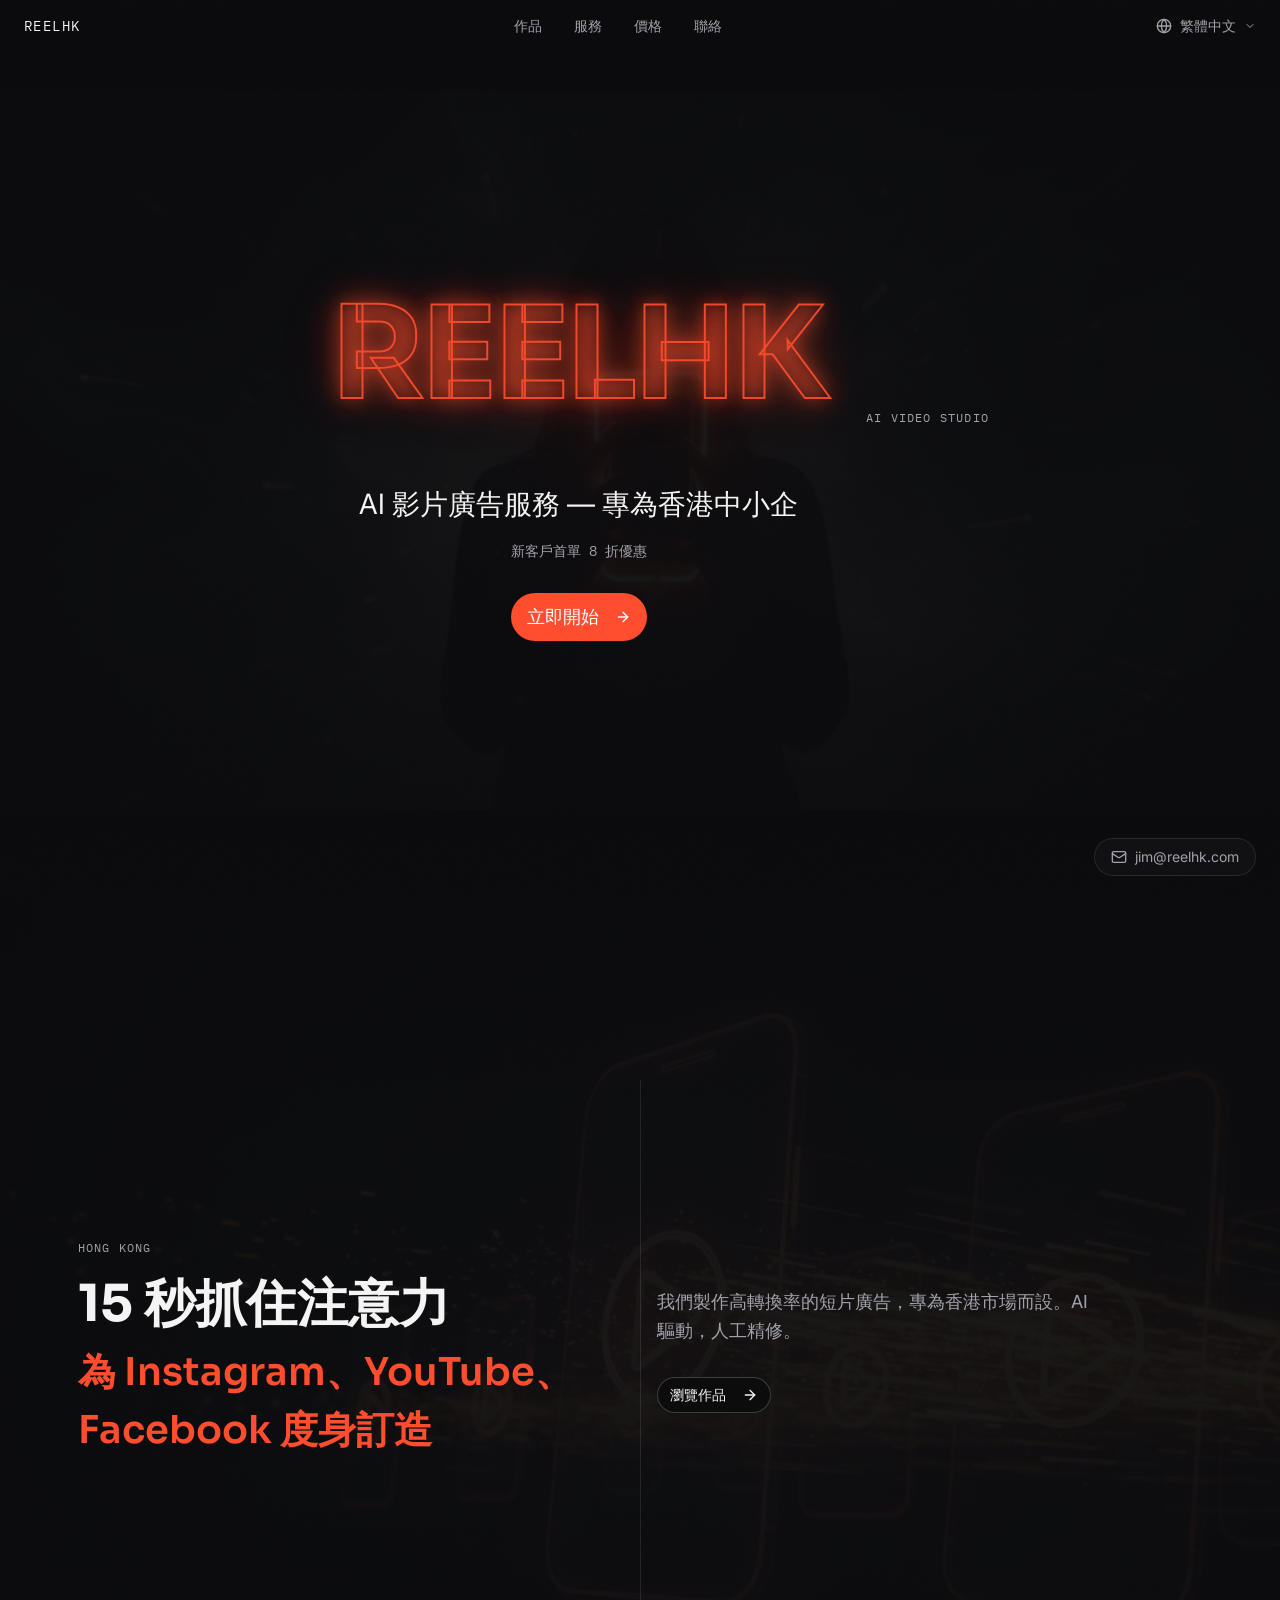
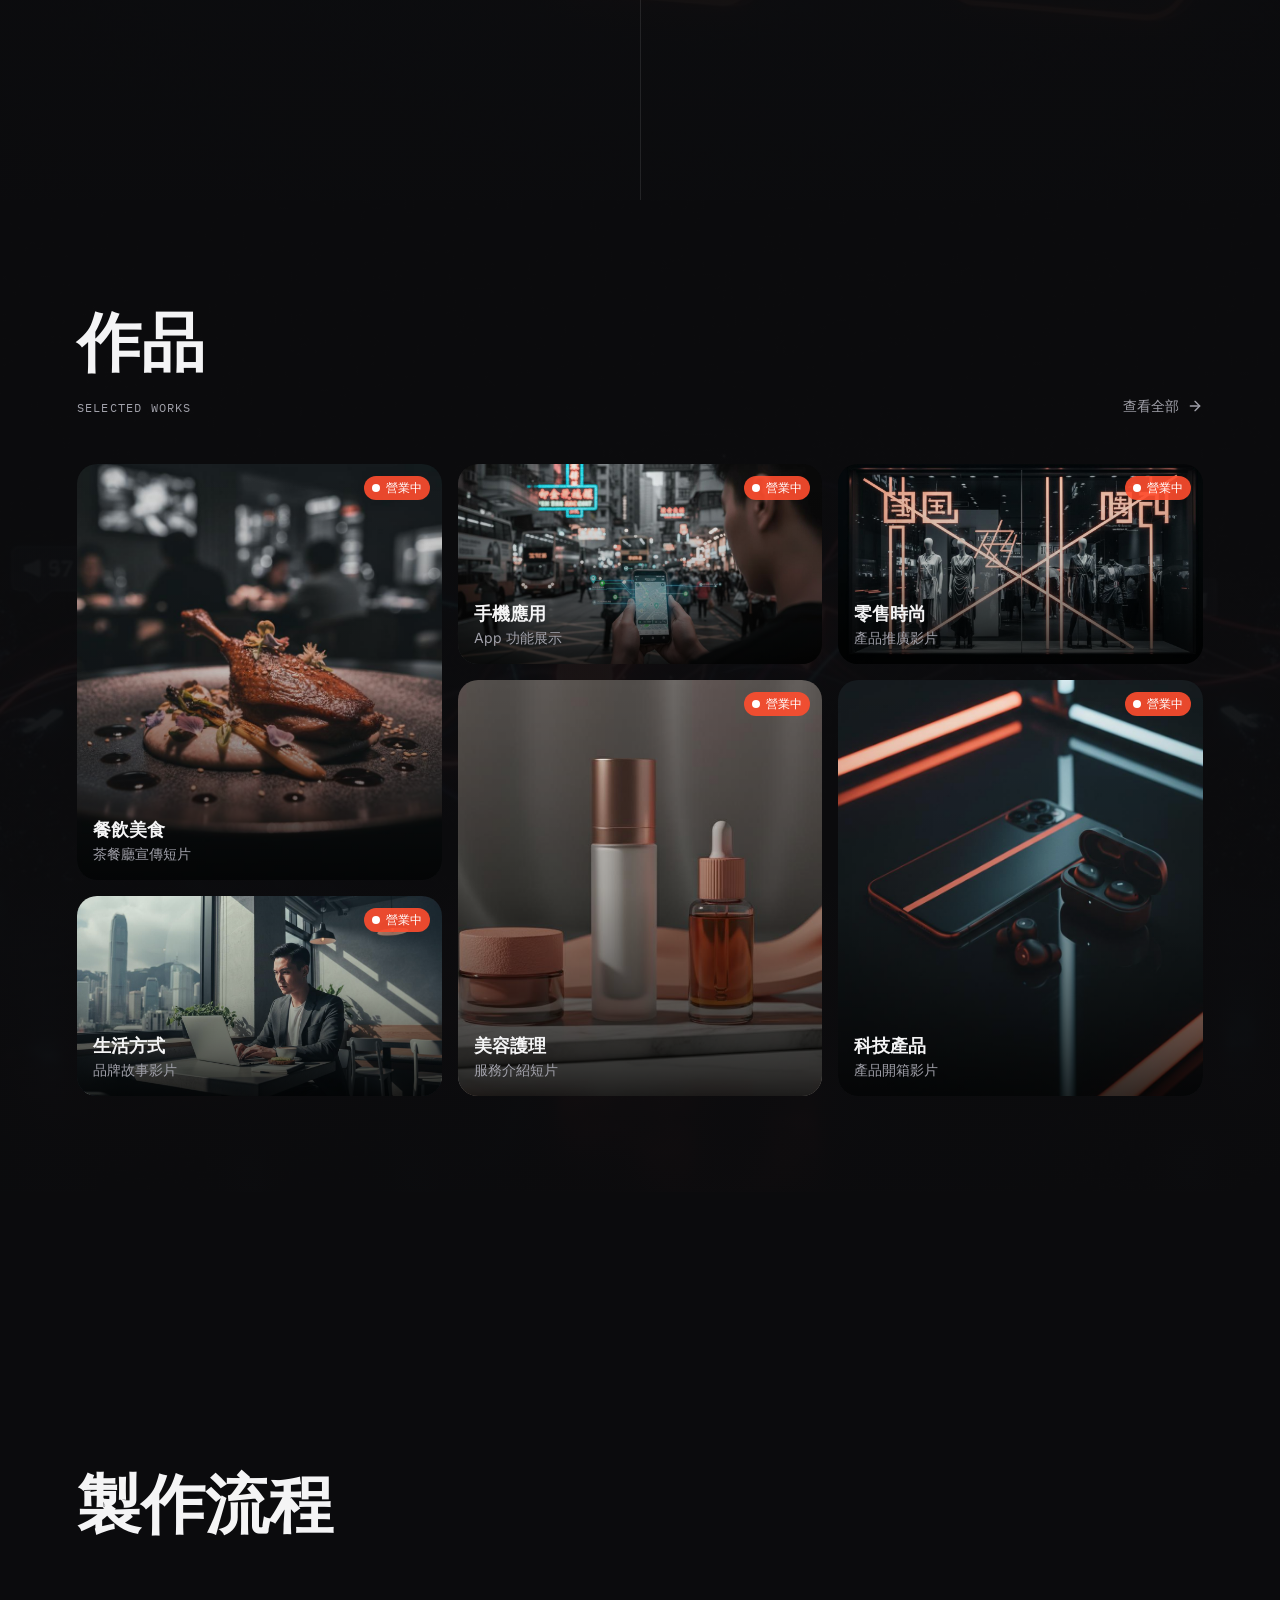
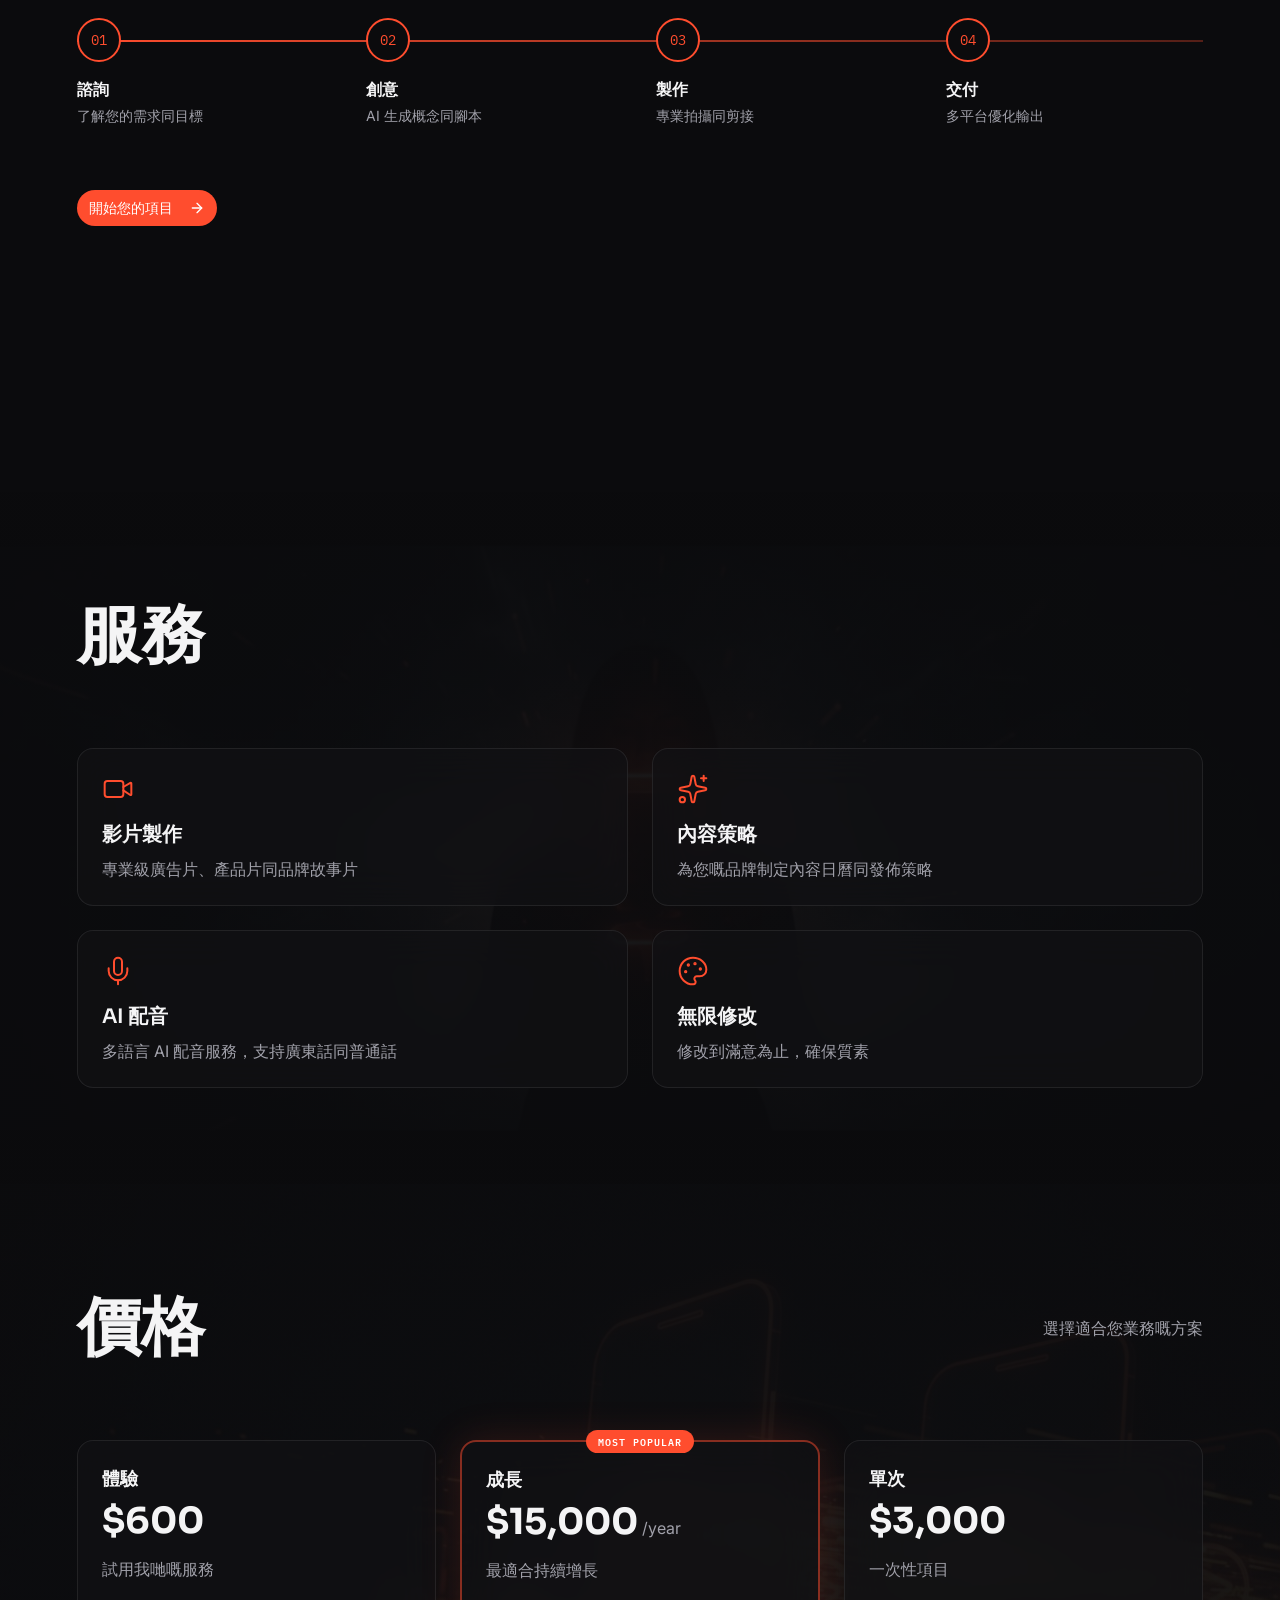
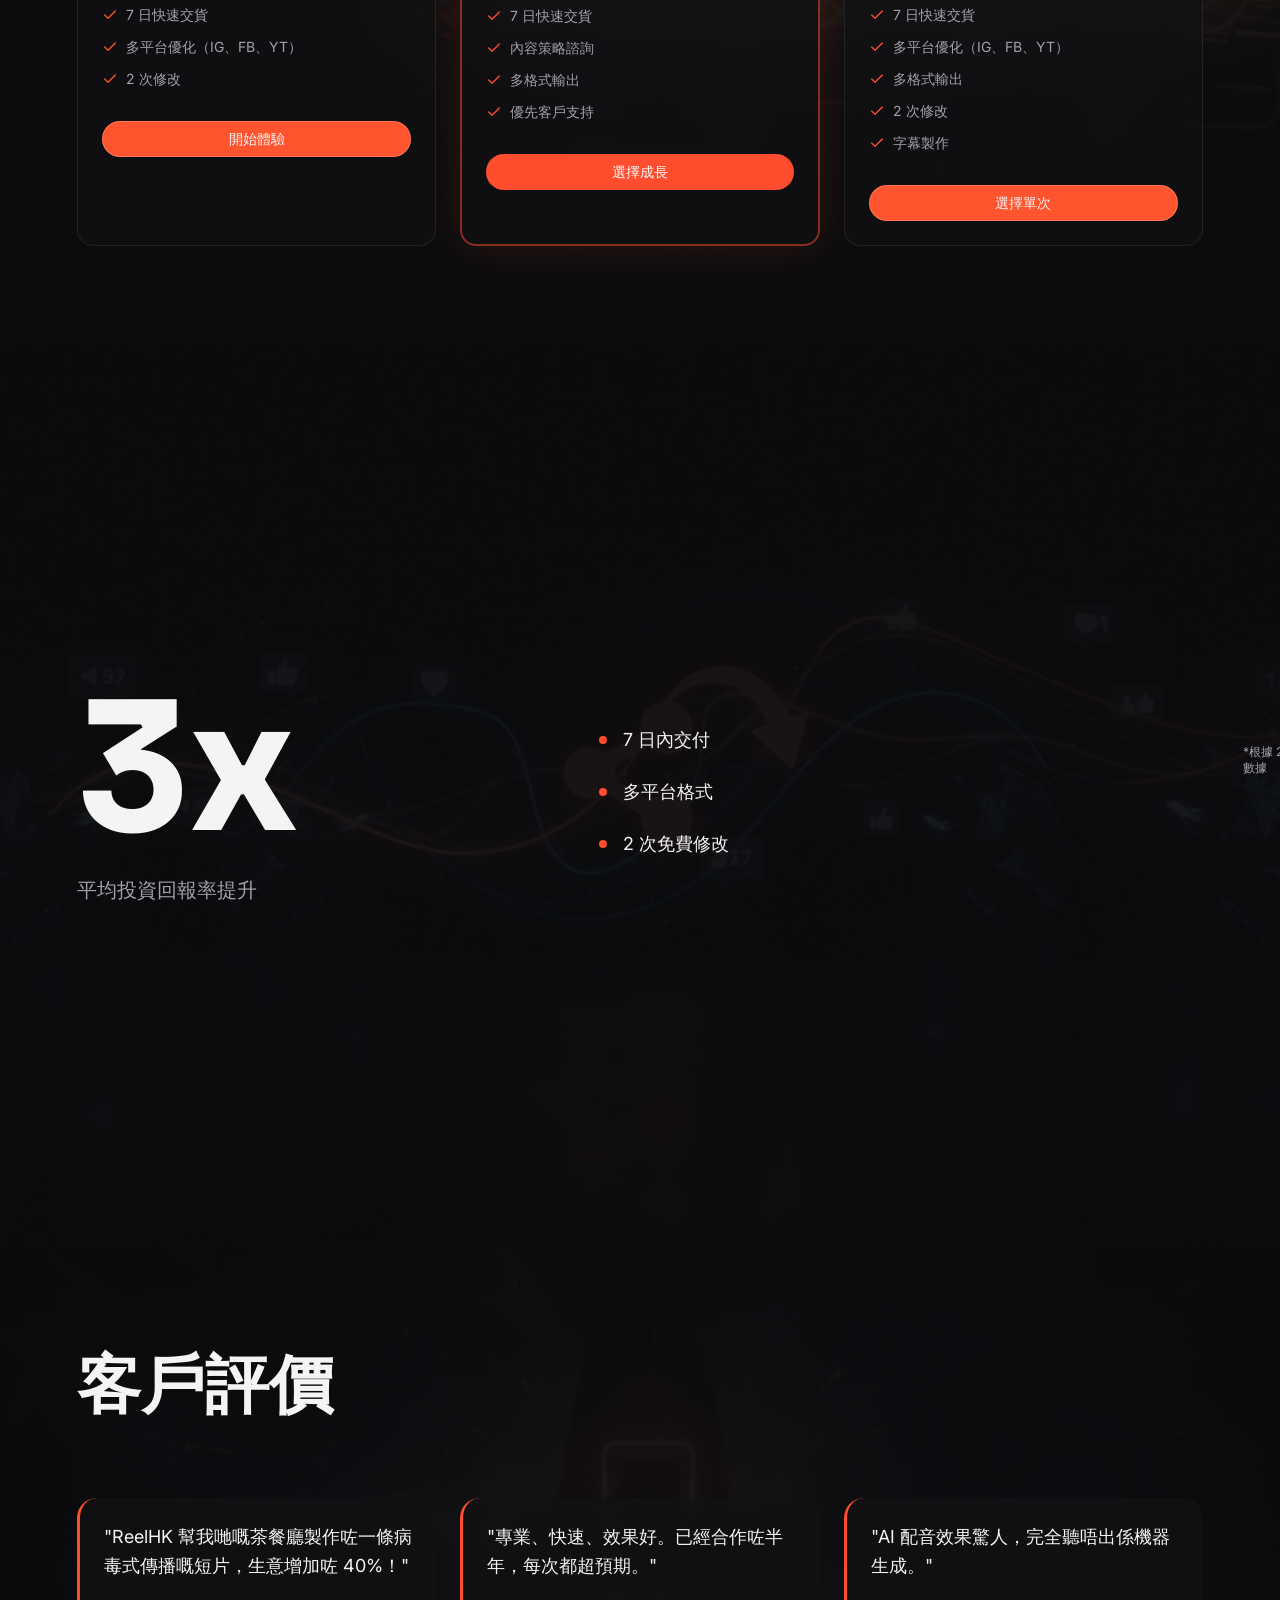
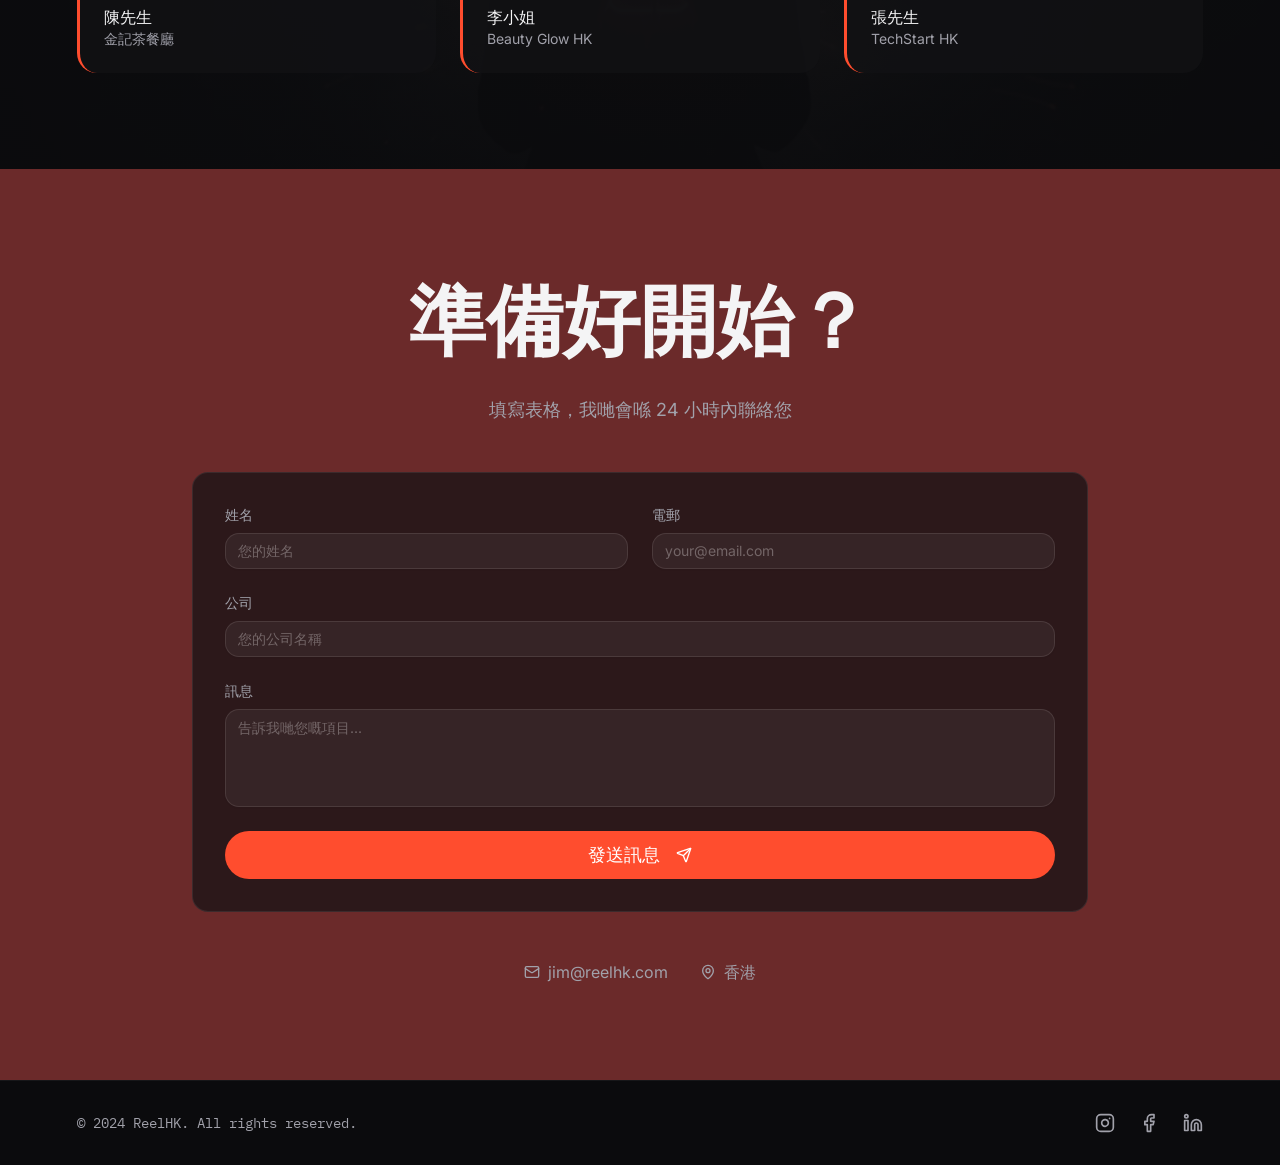
==== index.html @ d3f79750 "Revert "Add AI Production section with 3-language switcher" This reverts commit fca347c50086985a0454" ====
<!doctype html>
<html lang="en">
  <head>
    <meta charset="UTF-8" />
    <meta name="viewport" content="width=device-width, initial-scale=1.0" />
    <title>ReelHK</title>
    <link rel="icon" type="image/png" href="/favicon.png">
    <script type="module" crossorigin src="./assets/index-DE56Pd2R.js"></script>
    <link rel="stylesheet" crossorigin href="./assets/index-DgNIWs2U.css?v=3">
    <style>
      /* Lightbox styles */
      .reelhk-lightbox {
        display: none;
        position: fixed;
        top: 0;
        left: 0;
        width: 100%;
        height: 100%;
        background: rgba(0,0,0,0.95);
        z-index: 9999;
        align-items: center;
        justify-content: center;
        padding: 20px;
      }
      .reelhk-lightbox.active {
        display: flex;
      }
      .reelhk-overlay {
        position: absolute;
        top: 0;
        left: 0;
        width: 100%;
        height: 100%;
        z-index: 1;
      }
      .reelhk-lightbox-close {
        position: fixed;
        top: 20px;
        right: 20px;
        color: #fff;
        font-size: 48px;
        cursor: pointer;
        background: none;
        border: none;
        line-height: 1;
        z-index: 3;
        padding: 10px;
      }
      .reelhk-lightbox-close:hover {
        color: #ccc;
      }
      .reelhk-lightbox video {
        max-width: 90%;
        max-height: 80vh;
        border-radius: 12px;
        z-index: 2;
        position: relative;
      }
    </style>
  </head>
  <body>
    <div id="root"></div>
    
    <!-- Lightbox -->
    <div class="reelhk-lightbox" id="reelhkLightbox">
      <div class="reelhk-overlay" onclick="closeReelhkLightbox()"></div>
      <button class="reelhk-lightbox-close" onclick="closeReelhkLightbox()">&times;</button>
      <video id="reelhkVideo" controls autoplay></video>
    </div>

    <script>
      // Image filename to video mapping
      const imageToVideo = {
        'work-app': 'work_app1.mp4',
        'work-beauty': 'work_skincare.mp4', 
        'work-lifestyle': 'work_lifestyle.mp4',
        'work-retail': 'work_fashion.mp4',
        'work-tech': 'work_tech.mp4',
        'work-fnb': 'work_food.mp4'
      };

      const lightbox = document.getElementById('reelhkLightbox');
      const videoPlayer = document.getElementById('reelhkVideo');

      function openReelhkLightbox(videoSrc) {
        console.log('Opening video:', videoSrc);
        videoPlayer.src = videoSrc;
        lightbox.classList.add('active');
        document.body.style.overflow = 'hidden';
      }

      function closeReelhkLightbox() {
        console.log('Closing lightbox');
        lightbox.classList.remove('active');
        videoPlayer.pause();
        videoPlayer.src = '';
        document.body.style.overflow = '';
      }

      // Close on ESC key
      document.addEventListener('keydown', (e) => {
        if (e.key === 'Escape') closeReelhkLightbox();
      });

      // Find video based on image src or nearby text
      function findVideoForCard(img) {
        const src = img.src || '';
        const alt = img.alt || '';
        
        // Check image filename first
        for (const [key, video] of Object.entries(imageToVideo)) {
          if (src.includes(key) || alt.includes(key)) {
            return video;
          }
        }
        
        // Check parent elements for text clues
        let el = img.parentElement;
        for (let i = 0; i < 5 && el; i++) {
          const text = (el.innerText || el.textContent || '').toLowerCase();
          
          if (text.includes('餐飲') || text.includes('美食') || text.includes('fnb') || text.includes('food')) {
            return 'work_food.mp4';
          }
          if (text.includes('手機') || text.includes('app')) {
            return 'work_app1.mp4';
          }
          if (text.includes('零售') || text.includes('時尚') || text.includes('fashion')) {
            return 'work_fashion.mp4';
          }
          if (text.includes('生活') || text.includes('lifestyle')) {
            return 'work_lifestyle.mp4';
          }
          if (text.includes('美容') || text.includes('護理') || text.includes('beauty') || text.includes('skincare')) {
            return 'work_skincare.mp4';
          }
          if (text.includes('科技') || text.includes('產品') || text.includes('tech')) {
            return 'work_tech.mp4';
          }
          
          el = el.parentElement;
        }
        
        return null;
      }

      // Add click handlers
      function addClickHandlers() {
        const images = document.querySelectorAll('img');
        
        images.forEach(img => {
          if (img.dataset.reelhkHandled) return;
          
          const video = findVideoForCard(img);
          if (!video) return;
          
          // Find clickable container
          let container = img;
          let parent = img.parentElement;
          for (let i = 0; i < 3 && parent; i++) {
            const rect = parent.getBoundingClientRect();
            if (rect.width > 150 && rect.height > 100) {
              container = parent;
              break;
            }
            parent = parent.parentElement;
          }
          
          if (container.dataset.reelhkHandled) return;
          
          container.style.cursor = 'pointer';
          container.addEventListener('click', (e) => {
            if (e.target.tagName === 'A' || e.target.tagName === 'BUTTON') return;
            e.preventDefault();
            e.stopPropagation();
            console.log('Playing:', video);
            openReelhkLightbox(video);
          });
          
          container.dataset.reelhkHandled = 'true';
          img.dataset.reelhkHandled = 'true';
          console.log('Handler added:', video);
        });
      }

      // Initialize
      function init() {
        addClickHandlers();
        setTimeout(addClickHandlers, 1000);
        setTimeout(addClickHandlers, 2500);
      }

      if (document.readyState === 'loading') {
        document.addEventListener('DOMContentLoaded', init);
      } else {
        init();
      }

      // Watch for DOM changes
      new MutationObserver(() => addClickHandlers()).observe(document.body, { 
        childList: true, 
        subtree: true 
      });
    </script>
  </body>
</html>
---- assets/index-DgNIWs2U.css ----
@import"https://fonts.googleapis.com/css2?family=Sora:wght@400;500;600;700;800&family=Inter:wght@400;500;600&family=IBM+Plex+Mono:wght@400;500&display=swap";*,:before,:after{--tw-border-spacing-x: 0;--tw-border-spacing-y: 0;--tw-translate-x: 0;--tw-translate-y: 0;--tw-rotate: 0;--tw-skew-x: 0;--tw-skew-y: 0;--tw-scale-x: 1;--tw-scale-y: 1;--tw-pan-x: ;--tw-pan-y: ;--tw-pinch-zoom: ;--tw-scroll-snap-strictness: proximity;--tw-gradient-from-position: ;--tw-gradient-via-position: ;--tw-gradient-to-position: ;--tw-ordinal: ;--tw-slashed-zero: ;--tw-numeric-figure: ;--tw-numeric-spacing: ;--tw-numeric-fraction: ;--tw-ring-inset: ;--tw-ring-offset-width: 0px;--tw-ring-offset-color: #fff;--tw-ring-color: rgb(59 130 246 / .5);--tw-ring-offset-shadow: 0 0 #0000;--tw-ring-shadow: 0 0 #0000;--tw-shadow: 0 0 #0000;--tw-shadow-colored: 0 0 #0000;--tw-blur: ;--tw-brightness: ;--tw-contrast: ;--tw-grayscale: ;--tw-hue-rotate: ;--tw-invert: ;--tw-saturate: ;--tw-sepia: ;--tw-drop-shadow: ;--tw-backdrop-blur: ;--tw-backdrop-brightness: ;--tw-backdrop-contrast: ;--tw-backdrop-grayscale: ;--tw-backdrop-hue-rotate: ;--tw-backdrop-invert: ;--tw-backdrop-opacity: ;--tw-backdrop-saturate: ;--tw-backdrop-sepia: ;--tw-contain-size: ;--tw-contain-layout: ;--tw-contain-paint: ;--tw-contain-style: }::backdrop{--tw-border-spacing-x: 0;--tw-border-spacing-y: 0;--tw-translate-x: 0;--tw-translate-y: 0;--tw-rotate: 0;--tw-skew-x: 0;--tw-skew-y: 0;--tw-scale-x: 1;--tw-scale-y: 1;--tw-pan-x: ;--tw-pan-y: ;--tw-pinch-zoom: ;--tw-scroll-snap-strictness: proximity;--tw-gradient-from-position: ;--tw-gradient-via-position: ;--tw-gradient-to-position: ;--tw-ordinal: ;--tw-slashed-zero: ;--tw-numeric-figure: ;--tw-numeric-spacing: ;--tw-numeric-fraction: ;--tw-ring-inset: ;--tw-ring-offset-width: 0px;--tw-ring-offset-color: #fff;--tw-ring-color: rgb(59 130 246 / .5);--tw-ring-offset-shadow: 0 0 #0000;--tw-ring-shadow: 0 0 #0000;--tw-shadow: 0 0 #0000;--tw-shadow-colored: 0 0 #0000;--tw-blur: ;--tw-brightness: ;--tw-contrast: ;--tw-grayscale: ;--tw-hue-rotate: ;--tw-invert: ;--tw-saturate: ;--tw-sepia: ;--tw-drop-shadow: ;--tw-backdrop-blur: ;--tw-backdrop-brightness: ;--tw-backdrop-contrast: ;--tw-backdrop-grayscale: ;--tw-backdrop-hue-rotate: ;--tw-backdrop-invert: ;--tw-backdrop-opacity: ;--tw-backdrop-saturate: ;--tw-backdrop-sepia: ;--tw-contain-size: ;--tw-contain-layout: ;--tw-contain-paint: ;--tw-contain-style: }*,:before,:after{box-sizing:border-box;border-width:0;border-style:solid;border-color:#e5e7eb}:before,:after{--tw-content: ""}html,:host{line-height:1.5;-webkit-text-size-adjust:100%;-moz-tab-size:4;-o-tab-size:4;tab-size:4;font-family:ui-sans-serif,system-ui,sans-serif,"Apple Color Emoji","Segoe UI Emoji",Segoe UI Symbol,"Noto Color Emoji";font-feature-settings:normal;font-variation-settings:normal;-webkit-tap-highlight-color:transparent}body{margin:0;line-height:inherit}hr{height:0;color:inherit;border-top-width:1px}abbr:where([title]){-webkit-text-decoration:underline dotted;text-decoration:underline dotted}h1,h2,h3,h4,h5,h6{font-size:inherit;font-weight:inherit}a{color:inherit;text-decoration:inherit}b,strong{font-weight:bolder}code,kbd,samp,pre{font-family:ui-monospace,SFMono-Regular,Menlo,Monaco,Consolas,Liberation Mono,Courier New,monospace;font-feature-settings:normal;font-variation-settings:normal;font-size:1em}small{font-size:80%}sub,sup{font-size:75%;line-height:0;position:relative;vertical-align:baseline}sub{bottom:-.25em}sup{top:-.5em}table{text-indent:0;border-color:inherit;border-collapse:collapse}button,input,optgroup,select,textarea{font-family:inherit;font-feature-settings:inherit;font-variation-settings:inherit;font-size:100%;font-weight:inherit;line-height:inherit;letter-spacing:inherit;color:inherit;margin:0;padding:0}button,select{text-transform:none}button,input:where([type=button]),input:where([type=reset]),input:where([type=submit]){-webkit-appearance:button;background-color:transparent;background-image:none}:-moz-focusring{outline:auto}:-moz-ui-invalid{box-shadow:none}progress{vertical-align:baseline}::-webkit-inner-spin-button,::-webkit-outer-spin-button{height:auto}[type=search]{-webkit-appearance:textfield;outline-offset:-2px}::-webkit-search-decoration{-webkit-appearance:none}::-webkit-file-upload-button{-webkit-appearance:button;font:inherit}summary{display:list-item}blockquote,dl,dd,h1,h2,h3,h4,h5,h6,hr,figure,p,pre{margin:0}fieldset{margin:0;padding:0}legend{padding:0}ol,ul,menu{list-style:none;margin:0;padding:0}dialog{padding:0}textarea{resize:vertical}input::-moz-placeholder,textarea::-moz-placeholder{opacity:1;color:#9ca3af}input::placeholder,textarea::placeholder{opacity:1;color:#9ca3af}button,[role=button]{cursor:pointer}:disabled{cursor:default}img,svg,video,canvas,audio,iframe,embed,object{display:block;vertical-align:middle}img,video{max-width:100%;height:auto}[hidden]:where(:not([hidden=until-found])){display:none}:root{--background: 0 0% 4.7%;--foreground: 240 5% 96%;--card: 240 4% 7%;--card-foreground: 240 5% 96%;--popover: 240 4% 7%;--popover-foreground: 240 5% 96%;--primary: 11 100% 59%;--primary-foreground: 0 0% 100%;--secondary: 240 4% 12%;--secondary-foreground: 240 5% 96%;--muted: 240 4% 16%;--muted-foreground: 240 4% 64%;--accent: 11 100% 59%;--accent-foreground: 0 0% 100%;--destructive: 0 84% 60%;--destructive-foreground: 0 0% 98%;--border: 240 4% 18%;--input: 240 4% 18%;--ring: 11 100% 59%;--radius: 1rem}*{border-color:hsl(var(--border))}html{scroll-behavior:smooth}body{background-color:hsl(var(--background));color:hsl(var(--foreground));-webkit-font-smoothing:antialiased;-moz-osx-font-smoothing:grayscale;font-family:Inter,sans-serif;overflow-x:hidden}.sr-only{position:absolute;width:1px;height:1px;padding:0;margin:-1px;overflow:hidden;clip:rect(0,0,0,0);white-space:nowrap;border-width:0}.pointer-events-none{pointer-events:none}.visible{visibility:visible}.invisible{visibility:hidden}.fixed{position:fixed}.absolute{position:absolute}.relative{position:relative}.inset-0{inset:0}.inset-x-0{left:0;right:0}.inset-y-0{top:0;bottom:0}.-bottom-12{bottom:-3rem}.-left-12{left:-3rem}.-right-12{right:-3rem}.-top-12{top:-3rem}.bottom-0{bottom:0}.bottom-6{bottom:1.5rem}.bottom-8{bottom:2rem}.left-0{left:0}.left-1\/2{left:50%}.left-2{left:.5rem}.left-6{left:1.5rem}.left-\[50\%\]{left:50%}.left-\[6vw\]{left:6vw}.right-0{right:0}.right-1{right:.25rem}.right-2{right:.5rem}.right-3{right:.75rem}.right-4{right:1rem}.right-6{right:1.5rem}.top-0{top:0}.top-1\.5{top:.375rem}.top-1\/2{top:50%}.top-3{top:.75rem}.top-3\.5{top:.875rem}.top-4{top:1rem}.top-\[10vh\]{top:10vh}.top-\[1px\]{top:1px}.top-\[22px\]{top:22px}.top-\[50\%\]{top:50%}.top-\[60\%\]{top:60%}.top-full{top:100%}.isolate{isolation:isolate}.z-10{z-index:10}.z-20{z-index:20}.z-30{z-index:30}.z-40{z-index:40}.z-50{z-index:50}.z-\[100\]{z-index:100}.z-\[1\]{z-index:1}.order-first{order:-9999}.order-last{order:9999}.col-start-2{grid-column-start:2}.row-span-2{grid-row:span 2 / span 2}.row-start-1{grid-row-start:1}.\!m-0{margin:0!important}.-mx-1{margin-left:-.25rem;margin-right:-.25rem}.-my-2{margin-top:-.5rem;margin-bottom:-.5rem}.mx-2{margin-left:.5rem;margin-right:.5rem}.mx-3\.5{margin-left:.875rem;margin-right:.875rem}.mx-4{margin-left:1rem;margin-right:1rem}.mx-auto{margin-left:auto;margin-right:auto}.my-0{margin-top:0;margin-bottom:0}.my-0\.5{margin-top:.125rem;margin-bottom:.125rem}.my-1{margin-top:.25rem;margin-bottom:.25rem}.-ml-4{margin-left:-1rem}.-mt-4{margin-top:-1rem}.mb-1{margin-bottom:.25rem}.mb-12{margin-bottom:3rem}.mb-16{margin-bottom:4rem}.mb-2{margin-bottom:.5rem}.mb-3{margin-bottom:.75rem}.mb-4{margin-bottom:1rem}.mb-6{margin-bottom:1.5rem}.mb-8{margin-bottom:2rem}.ml-1{margin-left:.25rem}.ml-2{margin-left:.5rem}.ml-4{margin-left:1rem}.ml-auto{margin-left:auto}.mr-2{margin-right:.5rem}.mt-1\.5{margin-top:.375rem}.mt-12{margin-top:3rem}.mt-16{margin-top:4rem}.mt-2{margin-top:.5rem}.mt-4{margin-top:1rem}.mt-auto{margin-top:auto}.line-clamp-1{overflow:hidden;display:-webkit-box;-webkit-box-orient:vertical;-webkit-line-clamp:1}.line-clamp-2{overflow:hidden;display:-webkit-box;-webkit-box-orient:vertical;-webkit-line-clamp:2}.block{display:block}.flex{display:flex}.inline-flex{display:inline-flex}.table{display:table}.table-caption{display:table-caption}.table-cell{display:table-cell}.table-row{display:table-row}.grid{display:grid}.hidden{display:none}.aspect-square{aspect-ratio:1 / 1}.aspect-video{aspect-ratio:16 / 9}.size-10{width:2.5rem;height:2.5rem}.size-2{width:.5rem;height:.5rem}.size-2\.5{width:.625rem;height:.625rem}.size-3{width:.75rem;height:.75rem}.size-3\.5{width:.875rem;height:.875rem}.size-4{width:1rem;height:1rem}.size-6{width:1.5rem;height:1.5rem}.size-7{width:1.75rem;height:1.75rem}.size-8{width:2rem;height:2rem}.size-9{width:2.25rem;height:2.25rem}.size-auto{width:auto;height:auto}.size-full{width:100%;height:100%}.h-1\.5{height:.375rem}.h-10{height:2.5rem}.h-11{height:2.75rem}.h-12{height:3rem}.h-16{height:4rem}.h-2{height:.5rem}.h-2\.5{height:.625rem}.h-3{height:.75rem}.h-4{height:1rem}.h-5{height:1.25rem}.h-6{height:1.5rem}.h-7{height:1.75rem}.h-8{height:2rem}.h-9{height:2.25rem}.h-\[1\.15rem\]{height:1.15rem}.h-\[80vh\]{height:80vh}.h-\[calc\(100\%-1px\)\]{height:calc(100% - 1px)}.h-\[var\(--radix-navigation-menu-viewport-height\)\]{height:var(--radix-navigation-menu-viewport-height)}.h-\[var\(--radix-select-trigger-height\)\]{height:var(--radix-select-trigger-height)}.h-auto{height:auto}.h-full{height:100%}.h-px{height:1px}.h-svh{height:100svh}.max-h-\[300px\]{max-height:300px}.min-h-0{min-height:0px}.min-h-16{min-height:4rem}.min-h-4{min-height:1rem}.min-h-\[400px\]{min-height:400px}.min-h-screen{min-height:100vh}.min-h-svh{min-height:100svh}.w-0{width:0px}.w-1{width:.25rem}.w-11{width:2.75rem}.w-16{width:4rem}.w-2{width:.5rem}.w-2\.5{width:.625rem}.w-3{width:.75rem}.w-3\/4{width:75%}.w-4{width:1rem}.w-5{width:1.25rem}.w-64{width:16rem}.w-7{width:1.75rem}.w-72{width:18rem}.w-8{width:2rem}.w-9{width:2.25rem}.w-\[100px\]{width:100px}.w-auto{width:auto}.w-fit{width:-moz-fit-content;width:fit-content}.w-full{width:100%}.w-max{width:-moz-max-content;width:max-content}.w-px{width:1px}.min-w-0{min-width:0px}.min-w-10{min-width:2.5rem}.min-w-5{min-width:1.25rem}.min-w-8{min-width:2rem}.min-w-9{min-width:2.25rem}.min-w-\[12rem\]{min-width:12rem}.min-w-\[140px\]{min-width:140px}.min-w-\[8rem\]{min-width:8rem}.min-w-\[var\(--radix-select-trigger-width\)\]{min-width:var(--radix-select-trigger-width)}.max-w-4xl{max-width:56rem}.max-w-\[calc\(100\%-2rem\)\]{max-width:calc(100% - 2rem)}.max-w-max{max-width:-moz-max-content;max-width:max-content}.max-w-md{max-width:28rem}.max-w-sm{max-width:24rem}.flex-1{flex:1 1 0%}.flex-shrink-0,.shrink-0{flex-shrink:0}.grow{flex-grow:1}.grow-0{flex-grow:0}.basis-full{flex-basis:100%}.caption-bottom{caption-side:bottom}.border-collapse{border-collapse:collapse}.origin-top{transform-origin:top}.-translate-x-1\/2{--tw-translate-x: -50%;transform:translate(var(--tw-translate-x),var(--tw-translate-y)) rotate(var(--tw-rotate)) skew(var(--tw-skew-x)) skewY(var(--tw-skew-y)) scaleX(var(--tw-scale-x)) scaleY(var(--tw-scale-y))}.-translate-x-px{--tw-translate-x: -1px;transform:translate(var(--tw-translate-x),var(--tw-translate-y)) rotate(var(--tw-rotate)) skew(var(--tw-skew-x)) skewY(var(--tw-skew-y)) scaleX(var(--tw-scale-x)) scaleY(var(--tw-scale-y))}.-translate-y-1\/2{--tw-translate-y: -50%;transform:translate(var(--tw-translate-x),var(--tw-translate-y)) rotate(var(--tw-rotate)) skew(var(--tw-skew-x)) skewY(var(--tw-skew-y)) scaleX(var(--tw-scale-x)) scaleY(var(--tw-scale-y))}.translate-x-\[-50\%\]{--tw-translate-x: -50%;transform:translate(var(--tw-translate-x),var(--tw-translate-y)) rotate(var(--tw-rotate)) skew(var(--tw-skew-x)) skewY(var(--tw-skew-y)) scaleX(var(--tw-scale-x)) scaleY(var(--tw-scale-y))}.translate-x-px{--tw-translate-x: 1px;transform:translate(var(--tw-translate-x),var(--tw-translate-y)) rotate(var(--tw-rotate)) skew(var(--tw-skew-x)) skewY(var(--tw-skew-y)) scaleX(var(--tw-scale-x)) scaleY(var(--tw-scale-y))}.translate-y-0\.5{--tw-translate-y: .125rem;transform:translate(var(--tw-translate-x),var(--tw-translate-y)) rotate(var(--tw-rotate)) skew(var(--tw-skew-x)) skewY(var(--tw-skew-y)) scaleX(var(--tw-scale-x)) scaleY(var(--tw-scale-y))}.translate-y-\[-50\%\]{--tw-translate-y: -50%;transform:translate(var(--tw-translate-x),var(--tw-translate-y)) rotate(var(--tw-rotate)) skew(var(--tw-skew-x)) skewY(var(--tw-skew-y)) scaleX(var(--tw-scale-x)) scaleY(var(--tw-scale-y))}.translate-y-\[calc\(-50\%_-_2px\)\]{--tw-translate-y: calc(-50% - 2px) ;transform:translate(var(--tw-translate-x),var(--tw-translate-y)) rotate(var(--tw-rotate)) skew(var(--tw-skew-x)) skewY(var(--tw-skew-y)) scaleX(var(--tw-scale-x)) scaleY(var(--tw-scale-y))}.rotate-180{--tw-rotate: 180deg;transform:translate(var(--tw-translate-x),var(--tw-translate-y)) rotate(var(--tw-rotate)) skew(var(--tw-skew-x)) skewY(var(--tw-skew-y)) scaleX(var(--tw-scale-x)) scaleY(var(--tw-scale-y))}.rotate-45{--tw-rotate: 45deg;transform:translate(var(--tw-translate-x),var(--tw-translate-y)) rotate(var(--tw-rotate)) skew(var(--tw-skew-x)) skewY(var(--tw-skew-y)) scaleX(var(--tw-scale-x)) scaleY(var(--tw-scale-y))}.rotate-90{--tw-rotate: 90deg;transform:translate(var(--tw-translate-x),var(--tw-translate-y)) rotate(var(--tw-rotate)) skew(var(--tw-skew-x)) skewY(var(--tw-skew-y)) scaleX(var(--tw-scale-x)) scaleY(var(--tw-scale-y))}.scale-75{--tw-scale-x: .75;--tw-scale-y: .75;transform:translate(var(--tw-translate-x),var(--tw-translate-y)) rotate(var(--tw-rotate)) skew(var(--tw-skew-x)) skewY(var(--tw-skew-y)) scaleX(var(--tw-scale-x)) scaleY(var(--tw-scale-y))}.transform{transform:translate(var(--tw-translate-x),var(--tw-translate-y)) rotate(var(--tw-rotate)) skew(var(--tw-skew-x)) skewY(var(--tw-skew-y)) scaleX(var(--tw-scale-x)) scaleY(var(--tw-scale-y))}@keyframes caret-blink{0%,70%,to{opacity:1}20%,50%{opacity:0}}.animate-caret-blink{animation:caret-blink 1.25s ease-out infinite}@keyframes pulse{50%{opacity:.5}}.animate-pulse{animation:pulse 2s cubic-bezier(.4,0,.6,1) infinite}@keyframes spin{to{transform:rotate(360deg)}}.animate-spin{animation:spin 1s linear infinite}.cursor-default{cursor:default}.cursor-pointer{cursor:pointer}.cursor-text{cursor:text}.touch-none{touch-action:none}.select-none{-webkit-user-select:none;-moz-user-select:none;user-select:none}.resize-none{resize:none}.scroll-my-1{scroll-margin-top:.25rem;scroll-margin-bottom:.25rem}.scroll-py-1{scroll-padding-top:.25rem;scroll-padding-bottom:.25rem}.list-disc{list-style-type:disc}.list-none{list-style-type:none}.auto-rows-\[200px\]{grid-auto-rows:200px}.auto-rows-min{grid-auto-rows:min-content}.grid-cols-1{grid-template-columns:repeat(1,minmax(0,1fr))}.grid-cols-2{grid-template-columns:repeat(2,minmax(0,1fr))}.grid-cols-\[0_1fr\]{grid-template-columns:0 1fr}.grid-rows-\[auto_auto\]{grid-template-rows:auto auto}.flex-row{flex-direction:row}.flex-col{flex-direction:column}.flex-col-reverse{flex-direction:column-reverse}.flex-wrap{flex-wrap:wrap}.place-content-center{place-content:center}.items-start{align-items:flex-start}.items-end{align-items:flex-end}.items-center{align-items:center}.items-baseline{align-items:baseline}.items-stretch{align-items:stretch}.justify-start{justify-content:flex-start}.justify-center{justify-content:center}.justify-between{justify-content:space-between}.justify-items-start{justify-items:start}.gap-0\.5{gap:.125rem}.gap-1{gap:.25rem}.gap-1\.5{gap:.375rem}.gap-2{gap:.5rem}.gap-2\.5{gap:.625rem}.gap-3{gap:.75rem}.gap-4{gap:1rem}.gap-6{gap:1.5rem}.gap-7{gap:1.75rem}.gap-8{gap:2rem}.gap-\[--spacing\(var\(--gap\)\)\]{gap:var(--spacing(var(--gap)))}.gap-y-0\.5{row-gap:.125rem}.space-y-3>:not([hidden])~:not([hidden]){--tw-space-y-reverse: 0;margin-top:calc(.75rem * calc(1 - var(--tw-space-y-reverse)));margin-bottom:calc(.75rem * var(--tw-space-y-reverse))}.space-y-6>:not([hidden])~:not([hidden]){--tw-space-y-reverse: 0;margin-top:calc(1.5rem * calc(1 - var(--tw-space-y-reverse)));margin-bottom:calc(1.5rem * var(--tw-space-y-reverse))}.self-start{align-self:flex-start}.self-stretch{align-self:stretch}.justify-self-end{justify-self:end}.overflow-auto{overflow:auto}.overflow-hidden{overflow:hidden}.overflow-x-auto{overflow-x:auto}.overflow-y-auto{overflow-y:auto}.overflow-x-hidden{overflow-x:hidden}.whitespace-nowrap{white-space:nowrap}.text-balance{text-wrap:balance}.break-words{overflow-wrap:break-word}.rounded-2xl{border-radius:1rem}.rounded-\[2px\]{border-radius:2px}.rounded-\[4px\]{border-radius:4px}.rounded-\[calc\(var\(--radius\)-5px\)\]{border-radius:calc(var(--radius) - 5px)}.rounded-\[inherit\]{border-radius:inherit}.rounded-full{border-radius:9999px}.rounded-lg{border-radius:var(--radius)}.rounded-md{border-radius:calc(var(--radius) - 2px)}.rounded-none{border-radius:0}.rounded-sm{border-radius:calc(var(--radius) - 4px)}.rounded-xl{border-radius:calc(var(--radius) + 4px)}.rounded-xs{border-radius:calc(var(--radius) - 6px)}.rounded-l-md{border-top-left-radius:calc(var(--radius) - 2px);border-bottom-left-radius:calc(var(--radius) - 2px)}.rounded-r-md{border-top-right-radius:calc(var(--radius) - 2px);border-bottom-right-radius:calc(var(--radius) - 2px)}.rounded-tl-sm{border-top-left-radius:calc(var(--radius) - 4px)}.border{border-width:1px}.border-0{border-width:0px}.border-2{border-width:2px}.border-\[1\.5px\]{border-width:1.5px}.border-y{border-top-width:1px;border-bottom-width:1px}.border-b{border-bottom-width:1px}.border-l{border-left-width:1px}.border-r{border-right-width:1px}.border-t{border-top-width:1px}.border-dashed{border-style:dashed}.border-\[\#FF4D2E\]{--tw-border-opacity: 1;border-color:rgb(255 77 46 / var(--tw-border-opacity, 1))}.border-border{border-color:hsl(var(--border))}.border-border\/50{border-color:hsl(var(--border) / .5)}.border-input{border-color:hsl(var(--input))}.border-primary{border-color:hsl(var(--primary))}.border-sidebar-border{border-color:hsl(var(--sidebar-border))}.border-transparent{border-color:transparent}.border-white\/10{border-color:#ffffff1a}.border-white\/20{border-color:#fff3}.border-white\/5{border-color:#ffffff0d}.border-l-transparent{border-left-color:transparent}.border-t-transparent{border-top-color:transparent}.bg-\[\#0B0B0D\]{--tw-bg-opacity: 1;background-color:rgb(11 11 13 / var(--tw-bg-opacity, 1))}.bg-\[\#121214\]{--tw-bg-opacity: 1;background-color:rgb(18 18 20 / var(--tw-bg-opacity, 1))}.bg-\[\#121214\]\/80{background-color:#121214cc}.bg-\[\#6B2A2A\]{--tw-bg-opacity: 1;background-color:rgb(107 42 42 / var(--tw-bg-opacity, 1))}.bg-\[\#FF4D2E\]{--tw-bg-opacity: 1;background-color:rgb(255 77 46 / var(--tw-bg-opacity, 1))}.bg-\[\#FF4D2E\]\/90{background-color:#ff4d2ee6}.bg-accent{background-color:hsl(var(--accent))}.bg-background{background-color:hsl(var(--background))}.bg-black\/50{background-color:#00000080}.bg-black\/90{background-color:#000000e6}.bg-border{background-color:hsl(var(--border))}.bg-card{background-color:hsl(var(--card))}.bg-destructive{--tw-bg-opacity: 1;background-color:hsl(var(--destructive) / var(--tw-bg-opacity, 1))}.bg-foreground{background-color:hsl(var(--foreground))}.bg-input{background-color:hsl(var(--input))}.bg-muted{background-color:hsl(var(--muted))}.bg-muted\/50{background-color:hsl(var(--muted) / .5)}.bg-popover{background-color:hsl(var(--popover))}.bg-primary{background-color:hsl(var(--primary))}.bg-primary\/20{background-color:hsl(var(--primary) / .2)}.bg-secondary{background-color:hsl(var(--secondary))}.bg-sidebar{background-color:hsl(var(--sidebar-background))}.bg-sidebar-border{background-color:hsl(var(--sidebar-border))}.bg-transparent{background-color:transparent}.bg-white{--tw-bg-opacity: 1;background-color:rgb(255 255 255 / var(--tw-bg-opacity, 1))}.bg-white\/10{background-color:#ffffff1a}.bg-white\/5{background-color:#ffffff0d}.bg-gradient-to-b{background-image:linear-gradient(to bottom,var(--tw-gradient-stops))}.bg-gradient-to-r{background-image:linear-gradient(to right,var(--tw-gradient-stops))}.bg-gradient-to-t{background-image:linear-gradient(to top,var(--tw-gradient-stops))}.from-\[\#0B0B0D\]{--tw-gradient-from: #0B0B0D var(--tw-gradient-from-position);--tw-gradient-to: rgb(11 11 13 / 0) var(--tw-gradient-to-position);--tw-gradient-stops: var(--tw-gradient-from), var(--tw-gradient-to)}.from-black\/80{--tw-gradient-from: rgb(0 0 0 / .8) var(--tw-gradient-from-position);--tw-gradient-to: rgb(0 0 0 / 0) var(--tw-gradient-to-position);--tw-gradient-stops: var(--tw-gradient-from), var(--tw-gradient-to)}.from-transparent{--tw-gradient-from: transparent var(--tw-gradient-from-position);--tw-gradient-to: rgb(0 0 0 / 0) var(--tw-gradient-to-position);--tw-gradient-stops: var(--tw-gradient-from), var(--tw-gradient-to)}.via-\[\#FF4D2E\]\/50{--tw-gradient-to: rgb(255 77 46 / 0) var(--tw-gradient-to-position);--tw-gradient-stops: var(--tw-gradient-from), rgb(255 77 46 / .5) var(--tw-gradient-via-position), var(--tw-gradient-to)}.via-black\/20{--tw-gradient-to: rgb(0 0 0 / 0) var(--tw-gradient-to-position);--tw-gradient-stops: var(--tw-gradient-from), rgb(0 0 0 / .2) var(--tw-gradient-via-position), var(--tw-gradient-to)}.via-transparent{--tw-gradient-to: rgb(0 0 0 / 0) var(--tw-gradient-to-position);--tw-gradient-stops: var(--tw-gradient-from), transparent var(--tw-gradient-via-position), var(--tw-gradient-to)}.to-black\/50{--tw-gradient-to: rgb(0 0 0 / .5) var(--tw-gradient-to-position)}.to-transparent{--tw-gradient-to: transparent var(--tw-gradient-to-position)}.fill-current{fill:currentColor}.fill-foreground{fill:hsl(var(--foreground))}.fill-primary{fill:hsl(var(--primary))}.object-cover{-o-object-fit:cover;object-fit:cover}.p-0{padding:0}.p-1{padding:.25rem}.p-2{padding:.5rem}.p-3{padding:.75rem}.p-4{padding:1rem}.p-6{padding:1.5rem}.p-8{padding:2rem}.p-\[3px\]{padding:3px}.p-px{padding:1px}.px-1{padding-left:.25rem;padding-right:.25rem}.px-1\.5{padding-left:.375rem;padding-right:.375rem}.px-2{padding-left:.5rem;padding-right:.5rem}.px-2\.5{padding-left:.625rem;padding-right:.625rem}.px-3{padding-left:.75rem;padding-right:.75rem}.px-4{padding-left:1rem;padding-right:1rem}.px-6{padding-left:1.5rem;padding-right:1.5rem}.px-8{padding-left:2rem;padding-right:2rem}.px-\[6vw\]{padding-left:6vw;padding-right:6vw}.py-0\.5{padding-top:.125rem;padding-bottom:.125rem}.py-1{padding-top:.25rem;padding-bottom:.25rem}.py-1\.5{padding-top:.375rem;padding-bottom:.375rem}.py-2{padding-top:.5rem;padding-bottom:.5rem}.py-24{padding-top:6rem;padding-bottom:6rem}.py-3{padding-top:.75rem;padding-bottom:.75rem}.py-4{padding-top:1rem;padding-bottom:1rem}.py-6{padding-top:1.5rem;padding-bottom:1.5rem}.py-8{padding-top:2rem;padding-bottom:2rem}.pb-3{padding-bottom:.75rem}.pb-4{padding-bottom:1rem}.pl-2{padding-left:.5rem}.pl-3{padding-left:.75rem}.pl-4{padding-left:1rem}.pl-8{padding-left:2rem}.pr-1{padding-right:.25rem}.pr-2{padding-right:.5rem}.pr-2\.5{padding-right:.625rem}.pr-3{padding-right:.75rem}.pr-8{padding-right:2rem}.pt-0{padding-top:0}.pt-3{padding-top:.75rem}.pt-4{padding-top:1rem}.text-left{text-align:left}.text-center{text-align:center}.align-middle{vertical-align:middle}.font-mono{font-family:ui-monospace,SFMono-Regular,Menlo,Monaco,Consolas,Liberation Mono,Courier New,monospace}.font-sans{font-family:ui-sans-serif,system-ui,sans-serif,"Apple Color Emoji","Segoe UI Emoji",Segoe UI Symbol,"Noto Color Emoji"}.text-2xl{font-size:1.5rem;line-height:2rem}.text-4xl{font-size:2.25rem;line-height:2.5rem}.text-\[0\.8rem\]{font-size:.8rem}.text-\[clamp\(18px\,2\.2vw\,28px\)\]{font-size:clamp(18px,2.2vw,28px)}.text-\[clamp\(24px\,3vw\,48px\)\]{font-size:clamp(24px,3vw,48px)}.text-\[clamp\(32px\,4vw\,64px\)\]{font-size:clamp(32px,4vw,64px)}.text-\[clamp\(36px\,5vw\,80px\)\]{font-size:clamp(36px,5vw,80px)}.text-\[clamp\(44px\,6vw\,96px\)\]{font-size:clamp(44px,6vw,96px)}.text-\[clamp\(72px\,10vw\,160px\)\]{font-size:clamp(72px,10vw,160px)}.text-\[clamp\(96px\,14vw\,220px\)\]{font-size:clamp(96px,14vw,220px)}.text-base{font-size:1rem;line-height:1.5rem}.text-lg{font-size:1.125rem;line-height:1.75rem}.text-sm{font-size:.875rem;line-height:1.25rem}.text-sm\/relaxed{font-size:.875rem;line-height:1.625}.text-xl{font-size:1.25rem;line-height:1.75rem}.text-xs{font-size:.75rem;line-height:1rem}.font-bold{font-weight:700}.font-medium{font-weight:500}.font-normal{font-weight:400}.font-semibold{font-weight:600}.tabular-nums{--tw-numeric-spacing: tabular-nums;font-variant-numeric:var(--tw-ordinal) var(--tw-slashed-zero) var(--tw-numeric-figure) var(--tw-numeric-spacing) var(--tw-numeric-fraction)}.leading-none{line-height:1}.leading-normal{line-height:1.5}.leading-relaxed{line-height:1.625}.leading-snug{line-height:1.375}.leading-tight{line-height:1.25}.tracking-tight{letter-spacing:-.025em}.tracking-widest{letter-spacing:.1em}.text-\[\#A1A1AA\]{--tw-text-opacity: 1;color:rgb(161 161 170 / var(--tw-text-opacity, 1))}.text-\[\#F4F4F5\]{--tw-text-opacity: 1;color:rgb(244 244 245 / var(--tw-text-opacity, 1))}.text-\[\#FF4D2E\]{--tw-text-opacity: 1;color:rgb(255 77 46 / var(--tw-text-opacity, 1))}.text-accent-foreground{color:hsl(var(--accent-foreground))}.text-background{color:hsl(var(--background))}.text-card-foreground{color:hsl(var(--card-foreground))}.text-current{color:currentColor}.text-destructive{--tw-text-opacity: 1;color:hsl(var(--destructive) / var(--tw-text-opacity, 1))}.text-foreground{color:hsl(var(--foreground))}.text-muted-foreground{color:hsl(var(--muted-foreground))}.text-popover-foreground{color:hsl(var(--popover-foreground))}.text-primary{color:hsl(var(--primary))}.text-primary-foreground{color:hsl(var(--primary-foreground))}.text-red-400{--tw-text-opacity: 1;color:rgb(248 113 113 / var(--tw-text-opacity, 1))}.text-secondary-foreground{color:hsl(var(--secondary-foreground))}.text-sidebar-foreground{color:hsl(var(--sidebar-foreground))}.text-sidebar-foreground\/70{color:hsl(var(--sidebar-foreground) / .7)}.text-white{--tw-text-opacity: 1;color:rgb(255 255 255 / var(--tw-text-opacity, 1))}.text-white\/50{color:#ffffff80}.underline-offset-4{text-underline-offset:4px}.opacity-0{opacity:0}.opacity-50{opacity:.5}.opacity-70{opacity:.7}.shadow{--tw-shadow: 0 1px 3px 0 rgb(0 0 0 / .1), 0 1px 2px -1px rgb(0 0 0 / .1);--tw-shadow-colored: 0 1px 3px 0 var(--tw-shadow-color), 0 1px 2px -1px var(--tw-shadow-color);box-shadow:var(--tw-ring-offset-shadow, 0 0 #0000),var(--tw-ring-shadow, 0 0 #0000),var(--tw-shadow)}.shadow-\[0_0_0_1px_hsl\(var\(--sidebar-border\)\)\]{--tw-shadow: 0 0 0 1px hsl(var(--sidebar-border));--tw-shadow-colored: 0 0 0 1px var(--tw-shadow-color);box-shadow:var(--tw-ring-offset-shadow, 0 0 #0000),var(--tw-ring-shadow, 0 0 #0000),var(--tw-shadow)}.shadow-lg{--tw-shadow: 0 10px 15px -3px rgb(0 0 0 / .1), 0 4px 6px -4px rgb(0 0 0 / .1);--tw-shadow-colored: 0 10px 15px -3px var(--tw-shadow-color), 0 4px 6px -4px var(--tw-shadow-color);box-shadow:var(--tw-ring-offset-shadow, 0 0 #0000),var(--tw-ring-shadow, 0 0 #0000),var(--tw-shadow)}.shadow-md{--tw-shadow: 0 4px 6px -1px rgb(0 0 0 / .1), 0 2px 4px -2px rgb(0 0 0 / .1);--tw-shadow-colored: 0 4px 6px -1px var(--tw-shadow-color), 0 2px 4px -2px var(--tw-shadow-color);box-shadow:var(--tw-ring-offset-shadow, 0 0 #0000),var(--tw-ring-shadow, 0 0 #0000),var(--tw-shadow)}.shadow-none{--tw-shadow: 0 0 #0000;--tw-shadow-colored: 0 0 #0000;box-shadow:var(--tw-ring-offset-shadow, 0 0 #0000),var(--tw-ring-shadow, 0 0 #0000),var(--tw-shadow)}.shadow-sm{--tw-shadow: 0 1px 2px 0 rgb(0 0 0 / .05);--tw-shadow-colored: 0 1px 2px 0 var(--tw-shadow-color);box-shadow:var(--tw-ring-offset-shadow, 0 0 #0000),var(--tw-ring-shadow, 0 0 #0000),var(--tw-shadow)}.shadow-xl{--tw-shadow: 0 20px 25px -5px rgb(0 0 0 / .1), 0 8px 10px -6px rgb(0 0 0 / .1);--tw-shadow-colored: 0 20px 25px -5px var(--tw-shadow-color), 0 8px 10px -6px var(--tw-shadow-color);box-shadow:var(--tw-ring-offset-shadow, 0 0 #0000),var(--tw-ring-shadow, 0 0 #0000),var(--tw-shadow)}.shadow-xs{--tw-shadow: 0 1px 2px 0 rgb(0 0 0 / .05);--tw-shadow-colored: 0 1px 2px 0 var(--tw-shadow-color);box-shadow:var(--tw-ring-offset-shadow, 0 0 #0000),var(--tw-ring-shadow, 0 0 #0000),var(--tw-shadow)}.outline-none{outline:2px solid transparent;outline-offset:2px}.outline{outline-style:solid}.ring-0{--tw-ring-offset-shadow: var(--tw-ring-inset) 0 0 0 var(--tw-ring-offset-width) var(--tw-ring-offset-color);--tw-ring-shadow: var(--tw-ring-inset) 0 0 0 calc(0px + var(--tw-ring-offset-width)) var(--tw-ring-color);box-shadow:var(--tw-ring-offset-shadow),var(--tw-ring-shadow),var(--tw-shadow, 0 0 #0000)}.ring-ring\/50{--tw-ring-color: hsl(var(--ring) / .5)}.ring-sidebar-ring{--tw-ring-color: hsl(var(--sidebar-ring))}.ring-offset-background{--tw-ring-offset-color: hsl(var(--background))}.filter{filter:var(--tw-blur) var(--tw-brightness) var(--tw-contrast) var(--tw-grayscale) var(--tw-hue-rotate) var(--tw-invert) var(--tw-saturate) var(--tw-sepia) var(--tw-drop-shadow)}.backdrop-blur-sm{--tw-backdrop-blur: blur(4px);-webkit-backdrop-filter:var(--tw-backdrop-blur) var(--tw-backdrop-brightness) var(--tw-backdrop-contrast) var(--tw-backdrop-grayscale) var(--tw-backdrop-hue-rotate) var(--tw-backdrop-invert) var(--tw-backdrop-opacity) var(--tw-backdrop-saturate) var(--tw-backdrop-sepia);backdrop-filter:var(--tw-backdrop-blur) var(--tw-backdrop-brightness) var(--tw-backdrop-contrast) var(--tw-backdrop-grayscale) var(--tw-backdrop-hue-rotate) var(--tw-backdrop-invert) var(--tw-backdrop-opacity) var(--tw-backdrop-saturate) var(--tw-backdrop-sepia)}.transition{transition-property:color,background-color,border-color,text-decoration-color,fill,stroke,opacity,box-shadow,transform,filter,backdrop-filter;transition-timing-function:cubic-bezier(.4,0,.2,1);transition-duration:.15s}.transition-\[color\,box-shadow\]{transition-property:color,box-shadow;transition-timing-function:cubic-bezier(.4,0,.2,1);transition-duration:.15s}.transition-\[left\,right\,width\]{transition-property:left,right,width;transition-timing-function:cubic-bezier(.4,0,.2,1);transition-duration:.15s}.transition-\[margin\,opacity\]{transition-property:margin,opacity;transition-timing-function:cubic-bezier(.4,0,.2,1);transition-duration:.15s}.transition-\[width\,height\,padding\]{transition-property:width,height,padding;transition-timing-function:cubic-bezier(.4,0,.2,1);transition-duration:.15s}.transition-\[width\]{transition-property:width;transition-timing-function:cubic-bezier(.4,0,.2,1);transition-duration:.15s}.transition-all{transition-property:all;transition-timing-function:cubic-bezier(.4,0,.2,1);transition-duration:.15s}.transition-colors{transition-property:color,background-color,border-color,text-decoration-color,fill,stroke;transition-timing-function:cubic-bezier(.4,0,.2,1);transition-duration:.15s}.transition-none{transition-property:none}.transition-opacity{transition-property:opacity;transition-timing-function:cubic-bezier(.4,0,.2,1);transition-duration:.15s}.transition-shadow{transition-property:box-shadow;transition-timing-function:cubic-bezier(.4,0,.2,1);transition-duration:.15s}.transition-transform{transition-property:transform;transition-timing-function:cubic-bezier(.4,0,.2,1);transition-duration:.15s}.duration-100{transition-duration:.1s}.duration-1000{transition-duration:1s}.duration-200{transition-duration:.2s}.duration-300{transition-duration:.3s}.duration-500{transition-duration:.5s}.ease-in-out{transition-timing-function:cubic-bezier(.4,0,.2,1)}.ease-linear{transition-timing-function:linear}@keyframes enter{0%{opacity:var(--tw-enter-opacity, 1);transform:translate3d(var(--tw-enter-translate-x, 0),var(--tw-enter-translate-y, 0),0) scale3d(var(--tw-enter-scale, 1),var(--tw-enter-scale, 1),var(--tw-enter-scale, 1)) rotate(var(--tw-enter-rotate, 0))}}@keyframes exit{to{opacity:var(--tw-exit-opacity, 1);transform:translate3d(var(--tw-exit-translate-x, 0),var(--tw-exit-translate-y, 0),0) scale3d(var(--tw-exit-scale, 1),var(--tw-exit-scale, 1),var(--tw-exit-scale, 1)) rotate(var(--tw-exit-rotate, 0))}}.animate-in{animation-name:enter;animation-duration:.15s;--tw-enter-opacity: initial;--tw-enter-scale: initial;--tw-enter-rotate: initial;--tw-enter-translate-x: initial;--tw-enter-translate-y: initial}.fade-in-0{--tw-enter-opacity: 0}.zoom-in-95{--tw-enter-scale: .95}.duration-100{animation-duration:.1s}.duration-1000{animation-duration:1s}.duration-200{animation-duration:.2s}.duration-300{animation-duration:.3s}.duration-500{animation-duration:.5s}.ease-in-out{animation-timing-function:cubic-bezier(.4,0,.2,1)}.ease-linear{animation-timing-function:linear}.\[--cell-size\:--spacing\(8\)\]{--cell-size: var(--spacing(8))}.font-display{font-family:Sora,sans-serif}.font-mono{font-family:IBM Plex Mono,monospace}.neon-text{color:transparent;-webkit-text-stroke:2px rgba(255,77,46,.9);text-shadow:0 0 20px rgba(255,77,46,.5),0 0 40px rgba(255,77,46,.3),0 0 60px rgba(255,77,46,.2)}.neon-text-glow{position:absolute;color:transparent;-webkit-text-stroke:2px rgba(255,77,46,.35);filter:blur(18px);pointer-events:none}.glass{background:#121214b3;backdrop-filter:blur(20px);-webkit-backdrop-filter:blur(20px);border:1px solid rgba(255,255,255,.08)}.glass-hover:hover{background:#121214d9;border-color:#ff4d2e66;box-shadow:0 0 30px #ff4d2e26}.gradient-border{position:relative;background:linear-gradient(135deg,rgba(255,77,46,.2),transparent);padding:3px;border-radius:1rem}.gradient-border-inner{background:#121214f2;border-radius:calc(1rem - 3px);height:100%}.noise-overlay{position:fixed;top:0;left:0;width:100%;height:100%;pointer-events:none;z-index:9999;opacity:.04;mix-blend-mode:overlay;background-image:url("data:image/svg+xml,%3Csvg viewBox='0 0 256 256' xmlns='http://www.w3.org/2000/svg'%3E%3Cfilter id='noiseFilter'%3E%3CfeTurbulence type='fractalNoise' baseFrequency='0.9' numOctaves='4' stitchTiles='stitch'/%3E%3C/filter%3E%3Crect width='100%25' height='100%25' filter='url(%23noiseFilter)'/%3E%3C/svg%3E")}::-webkit-scrollbar{width:8px}::-webkit-scrollbar-track{background:#0b0b0d}::-webkit-scrollbar-thumb{background:#ff4d2e66;border-radius:4px}::-webkit-scrollbar-thumb:hover{background:#ff4d2e99}.btn-glow{position:relative;overflow:hidden}.btn-glow:before{content:"";position:absolute;top:50%;left:50%;width:100%;height:100%;background:radial-gradient(circle,rgba(255,77,46,.4) 0%,transparent 70%);transform:translate(-50%,-50%) scale(0);transition:transform .4s ease;border-radius:inherit;z-index:-1}.btn-glow:hover:before{transform:translate(-50%,-50%) scale(2)}.section-pinned{height:100vh;width:100vw;position:relative;overflow:hidden}.timeline-line{height:2px;background:linear-gradient(90deg,#ff4d2e,#ff4d2e4d);transform-origin:left center}.card-lift{transition:transform .3s ease,box-shadow .3s ease}.card-lift:hover{transform:translateY(-8px);box-shadow:0 20px 40px #0006}.input-animated{position:relative;background:transparent;border:none;border-bottom:2px solid rgba(255,255,255,.1);transition:border-color .3s ease}.input-animated:focus{outline:none;border-color:#ff4d2e}.masonry-grid{display:grid;grid-template-columns:repeat(3,1fr);grid-auto-rows:200px;gap:1rem}.masonry-item:nth-child(1){grid-row:span 2}.masonry-item:nth-child(2){grid-row:span 1}.masonry-item:nth-child(3){grid-row:span 2}.masonry-item:nth-child(4){grid-row:span 1}.masonry-item:nth-child(5){grid-row:span 2}.masonry-item:nth-child(6){grid-row:span 1}.play-button{position:absolute;top:50%;left:50%;transform:translate(-50%,-50%) scale(.8);opacity:0;transition:all .3s ease}.group:hover .play-button{transform:translate(-50%,-50%) scale(1);opacity:1}.quote-card{position:relative;background:#121214cc;border-left:3px solid #FF4D2E}.pricing-featured{position:relative;border:2px solid rgba(255,77,46,.5);box-shadow:0 0 40px #ff4d2e26}.pricing-featured:before{content:"MOST POPULAR";position:absolute;top:-12px;left:50%;transform:translate(-50%);background:#ff4d2e;color:#fff;font-size:10px;font-weight:600;letter-spacing:.1em;padding:4px 12px;border-radius:999px;font-family:IBM Plex Mono,monospace}@keyframes bg-dissolve-in{0%{opacity:0;transform:scale(1.1)}to{opacity:.15;transform:scale(1)}}@keyframes bg-dissolve-out{0%{opacity:.15;transform:scale(1)}to{opacity:0;transform:scale(1.05)}}@keyframes bg-float{0%,to{transform:translateY(0) scale(1)}50%{transform:translateY(-10px) scale(1.02)}}.bg-viral{position:absolute;inset:0;background-size:cover;background-position:center;opacity:0;pointer-events:none;transition:opacity .8s ease,transform .8s ease}.bg-viral.active{opacity:.12;animation:bg-float 8s ease-in-out infinite}.bg-viral.exit{opacity:0;transform:scale(1.05)}.section-viral-bg{position:relative;overflow:hidden}.section-viral-bg:before{content:"";position:absolute;inset:0;background:linear-gradient(180deg,#0b0b0db3,#0b0b0d80,#0b0b0dcc);z-index:1;pointer-events:none}.section-viral-bg>*:not(.bg-viral){position:relative;z-index:2}@keyframes fade-in{0%{opacity:0}to{opacity:1}}@keyframes fade-in-up{0%{opacity:0;transform:translateY(30px)}to{opacity:1;transform:translateY(0)}}@keyframes slide-in-left{0%{opacity:0;transform:translate(-50px)}to{opacity:1;transform:translate(0)}}@keyframes slide-in-right{0%{opacity:0;transform:translate(50px)}to{opacity:1;transform:translate(0)}}.animate-fade-in{animation:fade-in .8s ease-out forwards}.animate-fade-in-up{opacity:0;animation:fade-in-up .8s ease-out forwards}.animate-slide-in-left{opacity:0;animation:slide-in-left .8s ease-out forwards}.animate-slide-in-right{opacity:0;animation:slide-in-right .8s ease-out forwards}.animate-section{opacity:0;transform:translateY(20px);transition:opacity .6s ease-out,transform .6s ease-out}.animate-section.is-visible{opacity:1;transform:translateY(0)}@media(max-width:768px){.masonry-grid{grid-template-columns:1fr;grid-auto-rows:250px}.masonry-item{grid-row:span 1!important}.neon-text{-webkit-text-stroke:1.5px rgba(255,77,46,.9)}}.selection\:bg-primary *::-moz-selection{background-color:hsl(var(--primary))}.selection\:bg-primary *::selection{background-color:hsl(var(--primary))}.selection\:text-primary-foreground *::-moz-selection{color:hsl(var(--primary-foreground))}.selection\:text-primary-foreground *::selection{color:hsl(var(--primary-foreground))}.selection\:bg-primary::-moz-selection{background-color:hsl(var(--primary))}.selection\:bg-primary::selection{background-color:hsl(var(--primary))}.selection\:text-primary-foreground::-moz-selection{color:hsl(var(--primary-foreground))}.selection\:text-primary-foreground::selection{color:hsl(var(--primary-foreground))}.file\:inline-flex::file-selector-button{display:inline-flex}.file\:h-7::file-selector-button{height:1.75rem}.file\:border-0::file-selector-button{border-width:0px}.file\:bg-transparent::file-selector-button{background-color:transparent}.file\:text-sm::file-selector-button{font-size:.875rem;line-height:1.25rem}.file\:font-medium::file-selector-button{font-weight:500}.file\:text-foreground::file-selector-button{color:hsl(var(--foreground))}.placeholder\:text-muted-foreground::-moz-placeholder{color:hsl(var(--muted-foreground))}.placeholder\:text-muted-foreground::placeholder{color:hsl(var(--muted-foreground))}.placeholder\:text-white\/30::-moz-placeholder{color:#ffffff4d}.placeholder\:text-white\/30::placeholder{color:#ffffff4d}.after\:absolute:after{content:var(--tw-content);position:absolute}.after\:-inset-2:after{content:var(--tw-content);inset:-.5rem}.after\:inset-y-0:after{content:var(--tw-content);top:0;bottom:0}.after\:left-1\/2:after{content:var(--tw-content);left:50%}.after\:w-1:after{content:var(--tw-content);width:.25rem}.after\:w-\[2px\]:after{content:var(--tw-content);width:2px}.after\:-translate-x-1\/2:after{content:var(--tw-content);--tw-translate-x: -50%;transform:translate(var(--tw-translate-x),var(--tw-translate-y)) rotate(var(--tw-rotate)) skew(var(--tw-skew-x)) skewY(var(--tw-skew-y)) scaleX(var(--tw-scale-x)) scaleY(var(--tw-scale-y))}.first\:rounded-l-md:first-child{border-top-left-radius:calc(var(--radius) - 2px);border-bottom-left-radius:calc(var(--radius) - 2px)}.first\:border-l:first-child{border-left-width:1px}.last\:mt-0:last-child{margin-top:0}.last\:rounded-r-md:last-child{border-top-right-radius:calc(var(--radius) - 2px);border-bottom-right-radius:calc(var(--radius) - 2px)}.last\:border-b-0:last-child{border-bottom-width:0px}.hover\:border-\[\#FF4D2E\]\/50:hover{border-color:#ff4d2e80}.hover\:bg-\[\#FF6B4F\]:hover{--tw-bg-opacity: 1;background-color:rgb(255 107 79 / var(--tw-bg-opacity, 1))}.hover\:bg-accent:hover{background-color:hsl(var(--accent))}.hover\:bg-destructive\/90:hover{background-color:hsl(var(--destructive) / .9)}.hover\:bg-muted:hover{background-color:hsl(var(--muted))}.hover\:bg-muted\/50:hover{background-color:hsl(var(--muted) / .5)}.hover\:bg-primary\/90:hover{background-color:hsl(var(--primary) / .9)}.hover\:bg-secondary\/80:hover{background-color:hsl(var(--secondary) / .8)}.hover\:bg-sidebar-accent:hover{background-color:hsl(var(--sidebar-accent))}.hover\:bg-white\/10:hover{background-color:#ffffff1a}.hover\:bg-white\/5:hover{background-color:#ffffff0d}.hover\:text-\[\#FF4D2E\]:hover{--tw-text-opacity: 1;color:rgb(255 77 46 / var(--tw-text-opacity, 1))}.hover\:text-accent-foreground:hover{color:hsl(var(--accent-foreground))}.hover\:text-foreground:hover{color:hsl(var(--foreground))}.hover\:text-muted-foreground:hover{color:hsl(var(--muted-foreground))}.hover\:text-sidebar-accent-foreground:hover{color:hsl(var(--sidebar-accent-foreground))}.hover\:underline:hover{text-decoration-line:underline}.hover\:opacity-100:hover{opacity:1}.hover\:shadow-\[0_0_0_1px_hsl\(var\(--sidebar-accent\)\)\]:hover{--tw-shadow: 0 0 0 1px hsl(var(--sidebar-accent));--tw-shadow-colored: 0 0 0 1px var(--tw-shadow-color);box-shadow:var(--tw-ring-offset-shadow, 0 0 #0000),var(--tw-ring-shadow, 0 0 #0000),var(--tw-shadow)}.hover\:ring-4:hover{--tw-ring-offset-shadow: var(--tw-ring-inset) 0 0 0 var(--tw-ring-offset-width) var(--tw-ring-offset-color);--tw-ring-shadow: var(--tw-ring-inset) 0 0 0 calc(4px + var(--tw-ring-offset-width)) var(--tw-ring-color);box-shadow:var(--tw-ring-offset-shadow),var(--tw-ring-shadow),var(--tw-shadow, 0 0 #0000)}.hover\:after\:bg-sidebar-border:hover:after{content:var(--tw-content);background-color:hsl(var(--sidebar-border))}.focus\:z-10:focus{z-index:10}.focus\:border-\[\#FF4D2E\]:focus{--tw-border-opacity: 1;border-color:rgb(255 77 46 / var(--tw-border-opacity, 1))}.focus\:bg-accent:focus{background-color:hsl(var(--accent))}.focus\:text-accent-foreground:focus{color:hsl(var(--accent-foreground))}.focus\:ring-2:focus{--tw-ring-offset-shadow: var(--tw-ring-inset) 0 0 0 var(--tw-ring-offset-width) var(--tw-ring-offset-color);--tw-ring-shadow: var(--tw-ring-inset) 0 0 0 calc(2px + var(--tw-ring-offset-width)) var(--tw-ring-color);box-shadow:var(--tw-ring-offset-shadow),var(--tw-ring-shadow),var(--tw-shadow, 0 0 #0000)}.focus\:ring-\[\#FF4D2E\]\/20:focus{--tw-ring-color: rgb(255 77 46 / .2)}.focus\:ring-ring:focus{--tw-ring-color: hsl(var(--ring))}.focus\:ring-offset-2:focus{--tw-ring-offset-width: 2px}.focus-visible\:z-10:focus-visible{z-index:10}.focus-visible\:border-ring:focus-visible{border-color:hsl(var(--ring))}.focus-visible\:outline-1:focus-visible{outline-width:1px}.focus-visible\:outline-ring:focus-visible{outline-color:hsl(var(--ring))}.focus-visible\:ring-0:focus-visible{--tw-ring-offset-shadow: var(--tw-ring-inset) 0 0 0 var(--tw-ring-offset-width) var(--tw-ring-offset-color);--tw-ring-shadow: var(--tw-ring-inset) 0 0 0 calc(0px + var(--tw-ring-offset-width)) var(--tw-ring-color);box-shadow:var(--tw-ring-offset-shadow),var(--tw-ring-shadow),var(--tw-shadow, 0 0 #0000)}.focus-visible\:ring-1:focus-visible{--tw-ring-offset-shadow: var(--tw-ring-inset) 0 0 0 var(--tw-ring-offset-width) var(--tw-ring-offset-color);--tw-ring-shadow: var(--tw-ring-inset) 0 0 0 calc(1px + var(--tw-ring-offset-width)) var(--tw-ring-color);box-shadow:var(--tw-ring-offset-shadow),var(--tw-ring-shadow),var(--tw-shadow, 0 0 #0000)}.focus-visible\:ring-2:focus-visible{--tw-ring-offset-shadow: var(--tw-ring-inset) 0 0 0 var(--tw-ring-offset-width) var(--tw-ring-offset-color);--tw-ring-shadow: var(--tw-ring-inset) 0 0 0 calc(2px + var(--tw-ring-offset-width)) var(--tw-ring-color);box-shadow:var(--tw-ring-offset-shadow),var(--tw-ring-shadow),var(--tw-shadow, 0 0 #0000)}.focus-visible\:ring-4:focus-visible{--tw-ring-offset-shadow: var(--tw-ring-inset) 0 0 0 var(--tw-ring-offset-width) var(--tw-ring-offset-color);--tw-ring-shadow: var(--tw-ring-inset) 0 0 0 calc(4px + var(--tw-ring-offset-width)) var(--tw-ring-color);box-shadow:var(--tw-ring-offset-shadow),var(--tw-ring-shadow),var(--tw-shadow, 0 0 #0000)}.focus-visible\:ring-\[3px\]:focus-visible{--tw-ring-offset-shadow: var(--tw-ring-inset) 0 0 0 var(--tw-ring-offset-width) var(--tw-ring-offset-color);--tw-ring-shadow: var(--tw-ring-inset) 0 0 0 calc(3px + var(--tw-ring-offset-width)) var(--tw-ring-color);box-shadow:var(--tw-ring-offset-shadow),var(--tw-ring-shadow),var(--tw-shadow, 0 0 #0000)}.focus-visible\:ring-destructive\/20:focus-visible{--tw-ring-color: hsl(var(--destructive) / .2)}.focus-visible\:ring-ring:focus-visible{--tw-ring-color: hsl(var(--ring))}.focus-visible\:ring-ring\/50:focus-visible{--tw-ring-color: hsl(var(--ring) / .5)}.focus-visible\:ring-offset-1:focus-visible{--tw-ring-offset-width: 1px}.active\:bg-sidebar-accent:active{background-color:hsl(var(--sidebar-accent))}.active\:text-sidebar-accent-foreground:active{color:hsl(var(--sidebar-accent-foreground))}.disabled\:pointer-events-none:disabled{pointer-events:none}.disabled\:cursor-not-allowed:disabled{cursor:not-allowed}.disabled\:opacity-50:disabled{opacity:.5}.group\/menu-item:focus-within .group-focus-within\/menu-item\:opacity-100{opacity:1}.group:hover .group-hover\:scale-100{--tw-scale-x: 1;--tw-scale-y: 1;transform:translate(var(--tw-translate-x),var(--tw-translate-y)) rotate(var(--tw-rotate)) skew(var(--tw-skew-x)) skewY(var(--tw-skew-y)) scaleX(var(--tw-scale-x)) scaleY(var(--tw-scale-y))}.group:hover .group-hover\:scale-110{--tw-scale-x: 1.1;--tw-scale-y: 1.1;transform:translate(var(--tw-translate-x),var(--tw-translate-y)) rotate(var(--tw-rotate)) skew(var(--tw-skew-x)) skewY(var(--tw-skew-y)) scaleX(var(--tw-scale-x)) scaleY(var(--tw-scale-y))}.group\/menu-item:hover .group-hover\/menu-item\:opacity-100,.group:hover .group-hover\:opacity-100{opacity:1}.peer\/menu-button:hover~.peer-hover\/menu-button\:text-sidebar-accent-foreground{color:hsl(var(--sidebar-accent-foreground))}.peer:disabled~.peer-disabled\:cursor-not-allowed{cursor:not-allowed}.peer:disabled~.peer-disabled\:opacity-50{opacity:.5}.has-\[\>button\]\:ml-\[-0\.45rem\]:has(>button){margin-left:-.45rem}.has-\[\>button\]\:mr-\[-0\.45rem\]:has(>button){margin-right:-.45rem}.has-\[\>kbd\]\:ml-\[-0\.35rem\]:has(>kbd){margin-left:-.35rem}.has-\[\>kbd\]\:mr-\[-0\.35rem\]:has(>kbd){margin-right:-.35rem}.has-\[\>\[data-align\=block-end\]\]\:h-auto:has(>[data-align=block-end]){height:auto}.has-\[\>\[data-align\=block-start\]\]\:h-auto:has(>[data-align=block-start]){height:auto}.has-\[\>textarea\]\:h-auto:has(>textarea){height:auto}.has-\[\>\[data-slot\=field\]\]\:w-full:has(>[data-slot=field]){width:100%}.has-\[\>svg\]\:grid-cols-\[calc\(var\(--spacing\)\*4\)_1fr\]:has(>svg){grid-template-columns:calc(var(--spacing) * 4) 1fr}.has-\[\>\[data-align\=block-end\]\]\:flex-col:has(>[data-align=block-end]){flex-direction:column}.has-\[\>\[data-align\=block-start\]\]\:flex-col:has(>[data-align=block-start]){flex-direction:column}.has-\[\>\[data-slot\=field\]\]\:flex-col:has(>[data-slot=field]){flex-direction:column}.has-\[\>\[data-slot\=field-content\]\]\:items-start:has(>[data-slot=field-content]){align-items:flex-start}.has-\[\>\[data-slot\=button-group\]\]\:gap-2:has(>[data-slot=button-group]){gap:.5rem}.has-\[\>\[data-slot\=checkbox-group\]\]\:gap-3:has(>[data-slot=checkbox-group]){gap:.75rem}.has-\[\>\[data-slot\=radio-group\]\]\:gap-3:has(>[data-slot=radio-group]){gap:.75rem}.has-\[\>svg\]\:gap-x-3:has(>svg){-moz-column-gap:.75rem;column-gap:.75rem}.has-\[\>\[data-slot\=field\]\]\:rounded-md:has(>[data-slot=field]){border-radius:calc(var(--radius) - 2px)}.has-\[\>\[data-slot\=field\]\]\:border:has(>[data-slot=field]){border-width:1px}.has-\[\[data-slot\=input-group-control\]\:focus-visible\]\:border-ring:has([data-slot=input-group-control]:focus-visible){border-color:hsl(var(--ring))}.has-\[\[data-slot\]\[aria-invalid\=true\]\]\:border-destructive:has([data-slot][aria-invalid=true]){--tw-border-opacity: 1;border-color:hsl(var(--destructive) / var(--tw-border-opacity, 1))}.has-\[\>svg\]\:p-0:has(>svg){padding:0}.has-\[\>svg\]\:px-2:has(>svg){padding-left:.5rem;padding-right:.5rem}.has-\[\>svg\]\:px-2\.5:has(>svg){padding-left:.625rem;padding-right:.625rem}.has-\[\>svg\]\:px-3:has(>svg){padding-left:.75rem;padding-right:.75rem}.has-\[\>svg\]\:px-4:has(>svg){padding-left:1rem;padding-right:1rem}.has-\[\[data-slot\=input-group-control\]\:focus-visible\]\:ring-\[3px\]:has([data-slot=input-group-control]:focus-visible){--tw-ring-offset-shadow: var(--tw-ring-inset) 0 0 0 var(--tw-ring-offset-width) var(--tw-ring-offset-color);--tw-ring-shadow: var(--tw-ring-inset) 0 0 0 calc(3px + var(--tw-ring-offset-width)) var(--tw-ring-color);box-shadow:var(--tw-ring-offset-shadow),var(--tw-ring-shadow),var(--tw-shadow, 0 0 #0000)}.has-\[\[data-slot\=input-group-control\]\:focus-visible\]\:ring-ring\/50:has([data-slot=input-group-control]:focus-visible){--tw-ring-color: hsl(var(--ring) / .5)}.has-\[\[data-slot\]\[aria-invalid\=true\]\]\:ring-destructive\/20:has([data-slot][aria-invalid=true]){--tw-ring-color: hsl(var(--destructive) / .2)}.group\/item:has([data-slot=item-description]) .group-has-\[\[data-slot\=item-description\]\]\/item\:translate-y-0\.5{--tw-translate-y: .125rem;transform:translate(var(--tw-translate-x),var(--tw-translate-y)) rotate(var(--tw-rotate)) skew(var(--tw-skew-x)) skewY(var(--tw-skew-y)) scaleX(var(--tw-scale-x)) scaleY(var(--tw-scale-y))}.group\/item:has([data-slot=item-description]) .group-has-\[\[data-slot\=item-description\]\]\/item\:self-start{align-self:flex-start}.group\/field:has([data-orientation=horizontal]) .group-has-\[\[data-orientation\=horizontal\]\]\/field\:text-balance{text-wrap:balance}.group\/input-group:has(>input) .group-has-\[\>input\]\/input-group\:pb-2\.5{padding-bottom:.625rem}.group\/input-group:has(>input) .group-has-\[\>input\]\/input-group\:pt-2\.5{padding-top:.625rem}.aria-disabled\:pointer-events-none[aria-disabled=true]{pointer-events:none}.aria-disabled\:opacity-50[aria-disabled=true]{opacity:.5}.aria-selected\:text-muted-foreground[aria-selected=true]{color:hsl(var(--muted-foreground))}.data-\[disabled\=true\]\:pointer-events-none[data-disabled=true],.data-\[disabled\]\:pointer-events-none[data-disabled]{pointer-events:none}.data-\[vaul-drawer-direction\=bottom\]\:inset-x-0[data-vaul-drawer-direction=bottom]{left:0;right:0}.data-\[vaul-drawer-direction\=left\]\:inset-y-0[data-vaul-drawer-direction=left],.data-\[vaul-drawer-direction\=right\]\:inset-y-0[data-vaul-drawer-direction=right]{top:0;bottom:0}.data-\[vaul-drawer-direction\=top\]\:inset-x-0[data-vaul-drawer-direction=top]{left:0;right:0}.data-\[vaul-drawer-direction\=bottom\]\:bottom-0[data-vaul-drawer-direction=bottom]{bottom:0}.data-\[vaul-drawer-direction\=left\]\:left-0[data-vaul-drawer-direction=left]{left:0}.data-\[vaul-drawer-direction\=right\]\:right-0[data-vaul-drawer-direction=right]{right:0}.data-\[vaul-drawer-direction\=top\]\:top-0[data-vaul-drawer-direction=top]{top:0}.data-\[active\=true\]\:z-10[data-active=true]{z-index:10}.data-\[vaul-drawer-direction\=bottom\]\:mt-24[data-vaul-drawer-direction=bottom]{margin-top:6rem}.data-\[vaul-drawer-direction\=top\]\:mb-24[data-vaul-drawer-direction=top]{margin-bottom:6rem}.data-\[orientation\=horizontal\]\:h-1\.5[data-orientation=horizontal]{height:.375rem}.data-\[orientation\=horizontal\]\:h-full[data-orientation=horizontal]{height:100%}.data-\[orientation\=horizontal\]\:h-px[data-orientation=horizontal]{height:1px}.data-\[orientation\=vertical\]\:h-auto[data-orientation=vertical]{height:auto}.data-\[orientation\=vertical\]\:h-full[data-orientation=vertical]{height:100%}.data-\[panel-group-direction\=vertical\]\:h-px[data-panel-group-direction=vertical]{height:1px}.data-\[size\=default\]\:h-9[data-size=default]{height:2.25rem}.data-\[size\=sm\]\:h-8[data-size=sm]{height:2rem}.data-\[vaul-drawer-direction\=bottom\]\:max-h-\[80vh\][data-vaul-drawer-direction=bottom],.data-\[vaul-drawer-direction\=top\]\:max-h-\[80vh\][data-vaul-drawer-direction=top]{max-height:80vh}.data-\[orientation\=vertical\]\:min-h-44[data-orientation=vertical]{min-height:11rem}.data-\[orientation\=horizontal\]\:w-full[data-orientation=horizontal]{width:100%}.data-\[orientation\=vertical\]\:w-1\.5[data-orientation=vertical]{width:.375rem}.data-\[orientation\=vertical\]\:w-auto[data-orientation=vertical]{width:auto}.data-\[orientation\=vertical\]\:w-full[data-orientation=vertical]{width:100%}.data-\[orientation\=vertical\]\:w-px[data-orientation=vertical]{width:1px}.data-\[panel-group-direction\=vertical\]\:w-full[data-panel-group-direction=vertical]{width:100%}.data-\[vaul-drawer-direction\=left\]\:w-3\/4[data-vaul-drawer-direction=left],.data-\[vaul-drawer-direction\=right\]\:w-3\/4[data-vaul-drawer-direction=right]{width:75%}.data-\[side\=bottom\]\:translate-y-1[data-side=bottom]{--tw-translate-y: .25rem;transform:translate(var(--tw-translate-x),var(--tw-translate-y)) rotate(var(--tw-rotate)) skew(var(--tw-skew-x)) skewY(var(--tw-skew-y)) scaleX(var(--tw-scale-x)) scaleY(var(--tw-scale-y))}.data-\[side\=left\]\:-translate-x-1[data-side=left]{--tw-translate-x: -.25rem;transform:translate(var(--tw-translate-x),var(--tw-translate-y)) rotate(var(--tw-rotate)) skew(var(--tw-skew-x)) skewY(var(--tw-skew-y)) scaleX(var(--tw-scale-x)) scaleY(var(--tw-scale-y))}.data-\[side\=right\]\:translate-x-1[data-side=right]{--tw-translate-x: .25rem;transform:translate(var(--tw-translate-x),var(--tw-translate-y)) rotate(var(--tw-rotate)) skew(var(--tw-skew-x)) skewY(var(--tw-skew-y)) scaleX(var(--tw-scale-x)) scaleY(var(--tw-scale-y))}.data-\[side\=top\]\:-translate-y-1[data-side=top]{--tw-translate-y: -.25rem;transform:translate(var(--tw-translate-x),var(--tw-translate-y)) rotate(var(--tw-rotate)) skew(var(--tw-skew-x)) skewY(var(--tw-skew-y)) scaleX(var(--tw-scale-x)) scaleY(var(--tw-scale-y))}.data-\[state\=checked\]\:translate-x-\[calc\(100\%-2px\)\][data-state=checked]{--tw-translate-x: calc(100% - 2px) ;transform:translate(var(--tw-translate-x),var(--tw-translate-y)) rotate(var(--tw-rotate)) skew(var(--tw-skew-x)) skewY(var(--tw-skew-y)) scaleX(var(--tw-scale-x)) scaleY(var(--tw-scale-y))}.data-\[state\=unchecked\]\:translate-x-0[data-state=unchecked]{--tw-translate-x: 0px;transform:translate(var(--tw-translate-x),var(--tw-translate-y)) rotate(var(--tw-rotate)) skew(var(--tw-skew-x)) skewY(var(--tw-skew-y)) scaleX(var(--tw-scale-x)) scaleY(var(--tw-scale-y))}@keyframes accordion-up{0%{height:var(--radix-accordion-content-height)}to{height:0}}.data-\[state\=closed\]\:animate-accordion-up[data-state=closed]{animation:accordion-up .2s ease-out}@keyframes accordion-down{0%{height:0}to{height:var(--radix-accordion-content-height)}}.data-\[state\=open\]\:animate-accordion-down[data-state=open]{animation:accordion-down .2s ease-out}.data-\[orientation\=vertical\]\:flex-col[data-orientation=vertical],.data-\[panel-group-direction\=vertical\]\:flex-col[data-panel-group-direction=vertical]{flex-direction:column}.data-\[slot\=checkbox-group\]\:gap-3[data-slot=checkbox-group]{gap:.75rem}.data-\[range-end\=true\]\:rounded-md[data-range-end=true]{border-radius:calc(var(--radius) - 2px)}.data-\[range-middle\=true\]\:rounded-none[data-range-middle=true]{border-radius:0}.data-\[range-start\=true\]\:rounded-md[data-range-start=true]{border-radius:calc(var(--radius) - 2px)}.data-\[selected\=true\]\:rounded-none[data-selected=true],.data-\[spacing\=0\]\:rounded-none[data-spacing="0"]{border-radius:0}.data-\[range-end\=true\]\:rounded-r-md[data-range-end=true]{border-top-right-radius:calc(var(--radius) - 2px);border-bottom-right-radius:calc(var(--radius) - 2px)}.data-\[range-start\=true\]\:rounded-l-md[data-range-start=true]{border-top-left-radius:calc(var(--radius) - 2px);border-bottom-left-radius:calc(var(--radius) - 2px)}.data-\[vaul-drawer-direction\=bottom\]\:rounded-t-lg[data-vaul-drawer-direction=bottom]{border-top-left-radius:var(--radius);border-top-right-radius:var(--radius)}.data-\[vaul-drawer-direction\=top\]\:rounded-b-lg[data-vaul-drawer-direction=top]{border-bottom-right-radius:var(--radius);border-bottom-left-radius:var(--radius)}.data-\[spacing\=0\]\:data-\[variant\=outline\]\:border-l-0[data-variant=outline][data-spacing="0"]{border-left-width:0px}.data-\[vaul-drawer-direction\=bottom\]\:border-t[data-vaul-drawer-direction=bottom]{border-top-width:1px}.data-\[vaul-drawer-direction\=left\]\:border-r[data-vaul-drawer-direction=left]{border-right-width:1px}.data-\[vaul-drawer-direction\=right\]\:border-l[data-vaul-drawer-direction=right]{border-left-width:1px}.data-\[vaul-drawer-direction\=top\]\:border-b[data-vaul-drawer-direction=top]{border-bottom-width:1px}.data-\[active\=true\]\:border-ring[data-active=true]{border-color:hsl(var(--ring))}.data-\[state\=checked\]\:border-primary[data-state=checked]{border-color:hsl(var(--primary))}.data-\[active\=true\]\:bg-accent\/50[data-active=true]{background-color:hsl(var(--accent) / .5)}.data-\[active\=true\]\:bg-sidebar-accent[data-active=true]{background-color:hsl(var(--sidebar-accent))}.data-\[range-end\=true\]\:bg-primary[data-range-end=true]{background-color:hsl(var(--primary))}.data-\[range-middle\=true\]\:bg-accent[data-range-middle=true]{background-color:hsl(var(--accent))}.data-\[range-start\=true\]\:bg-primary[data-range-start=true],.data-\[selected-single\=true\]\:bg-primary[data-selected-single=true]{background-color:hsl(var(--primary))}.data-\[selected\=true\]\:bg-accent[data-selected=true]{background-color:hsl(var(--accent))}.data-\[state\=active\]\:bg-background[data-state=active]{background-color:hsl(var(--background))}.data-\[state\=checked\]\:bg-primary[data-state=checked]{background-color:hsl(var(--primary))}.data-\[state\=on\]\:bg-accent[data-state=on],.data-\[state\=open\]\:bg-accent[data-state=open]{background-color:hsl(var(--accent))}.data-\[state\=open\]\:bg-accent\/50[data-state=open]{background-color:hsl(var(--accent) / .5)}.data-\[state\=open\]\:bg-secondary[data-state=open]{background-color:hsl(var(--secondary))}.data-\[state\=selected\]\:bg-muted[data-state=selected]{background-color:hsl(var(--muted))}.data-\[state\=unchecked\]\:bg-input[data-state=unchecked]{background-color:hsl(var(--input))}.data-\[inset\]\:pl-8[data-inset]{padding-left:2rem}.data-\[variant\=label\]\:text-sm[data-variant=label]{font-size:.875rem;line-height:1.25rem}.data-\[variant\=legend\]\:text-base[data-variant=legend]{font-size:1rem;line-height:1.5rem}.data-\[active\=true\]\:font-medium[data-active=true]{font-weight:500}.data-\[active\=true\]\:text-accent-foreground[data-active=true]{color:hsl(var(--accent-foreground))}.data-\[active\=true\]\:text-sidebar-accent-foreground[data-active=true]{color:hsl(var(--sidebar-accent-foreground))}.data-\[error\=true\]\:text-destructive[data-error=true],.data-\[invalid\=true\]\:text-destructive[data-invalid=true]{--tw-text-opacity: 1;color:hsl(var(--destructive) / var(--tw-text-opacity, 1))}.data-\[placeholder\]\:text-muted-foreground[data-placeholder]{color:hsl(var(--muted-foreground))}.data-\[range-end\=true\]\:text-primary-foreground[data-range-end=true]{color:hsl(var(--primary-foreground))}.data-\[range-middle\=true\]\:text-accent-foreground[data-range-middle=true]{color:hsl(var(--accent-foreground))}.data-\[range-start\=true\]\:text-primary-foreground[data-range-start=true],.data-\[selected-single\=true\]\:text-primary-foreground[data-selected-single=true]{color:hsl(var(--primary-foreground))}.data-\[selected\=true\]\:text-accent-foreground[data-selected=true]{color:hsl(var(--accent-foreground))}.data-\[state\=checked\]\:text-primary-foreground[data-state=checked]{color:hsl(var(--primary-foreground))}.data-\[state\=on\]\:text-accent-foreground[data-state=on],.data-\[state\=open\]\:text-accent-foreground[data-state=open]{color:hsl(var(--accent-foreground))}.data-\[state\=open\]\:text-muted-foreground[data-state=open]{color:hsl(var(--muted-foreground))}.data-\[variant\=destructive\]\:text-destructive[data-variant=destructive]{--tw-text-opacity: 1;color:hsl(var(--destructive) / var(--tw-text-opacity, 1))}.data-\[disabled\=true\]\:opacity-50[data-disabled=true],.data-\[disabled\]\:opacity-50[data-disabled]{opacity:.5}.data-\[state\=open\]\:opacity-100[data-state=open]{opacity:1}.data-\[spacing\=0\]\:shadow-none[data-spacing="0"]{--tw-shadow: 0 0 #0000;--tw-shadow-colored: 0 0 #0000;box-shadow:var(--tw-ring-offset-shadow, 0 0 #0000),var(--tw-ring-shadow, 0 0 #0000),var(--tw-shadow)}.data-\[spacing\=default\]\:data-\[variant\=outline\]\:shadow-xs[data-variant=outline][data-spacing=default],.data-\[state\=active\]\:shadow-sm[data-state=active]{--tw-shadow: 0 1px 2px 0 rgb(0 0 0 / .05);--tw-shadow-colored: 0 1px 2px 0 var(--tw-shadow-color);box-shadow:var(--tw-ring-offset-shadow, 0 0 #0000),var(--tw-ring-shadow, 0 0 #0000),var(--tw-shadow)}.data-\[active\=true\]\:ring-\[3px\][data-active=true]{--tw-ring-offset-shadow: var(--tw-ring-inset) 0 0 0 var(--tw-ring-offset-width) var(--tw-ring-offset-color);--tw-ring-shadow: var(--tw-ring-inset) 0 0 0 calc(3px + var(--tw-ring-offset-width)) var(--tw-ring-color);box-shadow:var(--tw-ring-offset-shadow),var(--tw-ring-shadow),var(--tw-shadow, 0 0 #0000)}.data-\[active\=true\]\:ring-ring\/50[data-active=true]{--tw-ring-color: hsl(var(--ring) / .5)}.data-\[state\=closed\]\:duration-300[data-state=closed]{transition-duration:.3s}.data-\[state\=open\]\:duration-500[data-state=open]{transition-duration:.5s}.data-\[motion\^\=from-\]\:animate-in[data-motion^=from-],.data-\[state\=open\]\:animate-in[data-state=open],.data-\[state\=visible\]\:animate-in[data-state=visible]{animation-name:enter;animation-duration:.15s;--tw-enter-opacity: initial;--tw-enter-scale: initial;--tw-enter-rotate: initial;--tw-enter-translate-x: initial;--tw-enter-translate-y: initial}.data-\[motion\^\=to-\]\:animate-out[data-motion^=to-],.data-\[state\=closed\]\:animate-out[data-state=closed],.data-\[state\=hidden\]\:animate-out[data-state=hidden]{animation-name:exit;animation-duration:.15s;--tw-exit-opacity: initial;--tw-exit-scale: initial;--tw-exit-rotate: initial;--tw-exit-translate-x: initial;--tw-exit-translate-y: initial}.data-\[motion\^\=from-\]\:fade-in[data-motion^=from-]{--tw-enter-opacity: 0}.data-\[motion\^\=to-\]\:fade-out[data-motion^=to-],.data-\[state\=closed\]\:fade-out-0[data-state=closed],.data-\[state\=hidden\]\:fade-out[data-state=hidden]{--tw-exit-opacity: 0}.data-\[state\=open\]\:fade-in-0[data-state=open],.data-\[state\=visible\]\:fade-in[data-state=visible]{--tw-enter-opacity: 0}.data-\[state\=closed\]\:zoom-out-95[data-state=closed]{--tw-exit-scale: .95}.data-\[state\=open\]\:zoom-in-90[data-state=open]{--tw-enter-scale: .9}.data-\[state\=open\]\:zoom-in-95[data-state=open]{--tw-enter-scale: .95}.data-\[motion\=from-end\]\:slide-in-from-right-52[data-motion=from-end]{--tw-enter-translate-x: 13rem}.data-\[motion\=from-start\]\:slide-in-from-left-52[data-motion=from-start]{--tw-enter-translate-x: -13rem}.data-\[motion\=to-end\]\:slide-out-to-right-52[data-motion=to-end]{--tw-exit-translate-x: 13rem}.data-\[motion\=to-start\]\:slide-out-to-left-52[data-motion=to-start]{--tw-exit-translate-x: -13rem}.data-\[side\=bottom\]\:slide-in-from-top-2[data-side=bottom]{--tw-enter-translate-y: -.5rem}.data-\[side\=left\]\:slide-in-from-right-2[data-side=left]{--tw-enter-translate-x: .5rem}.data-\[side\=right\]\:slide-in-from-left-2[data-side=right]{--tw-enter-translate-x: -.5rem}.data-\[side\=top\]\:slide-in-from-bottom-2[data-side=top]{--tw-enter-translate-y: .5rem}.data-\[state\=closed\]\:slide-out-to-bottom[data-state=closed]{--tw-exit-translate-y: 100%}.data-\[state\=closed\]\:slide-out-to-left[data-state=closed]{--tw-exit-translate-x: -100%}.data-\[state\=closed\]\:slide-out-to-right[data-state=closed]{--tw-exit-translate-x: 100%}.data-\[state\=closed\]\:slide-out-to-top[data-state=closed]{--tw-exit-translate-y: -100%}.data-\[state\=open\]\:slide-in-from-bottom[data-state=open]{--tw-enter-translate-y: 100%}.data-\[state\=open\]\:slide-in-from-left[data-state=open]{--tw-enter-translate-x: -100%}.data-\[state\=open\]\:slide-in-from-right[data-state=open]{--tw-enter-translate-x: 100%}.data-\[state\=open\]\:slide-in-from-top[data-state=open]{--tw-enter-translate-y: -100%}.data-\[state\=closed\]\:duration-300[data-state=closed]{animation-duration:.3s}.data-\[state\=open\]\:duration-500[data-state=open]{animation-duration:.5s}.\*\:data-\[slot\=select-value\]\:line-clamp-1[data-slot=select-value]>*{overflow:hidden;display:-webkit-box;-webkit-box-orient:vertical;-webkit-line-clamp:1}.\*\:data-\[slot\=select-value\]\:flex[data-slot=select-value]>*{display:flex}.\*\:data-\[slot\=select-value\]\:items-center[data-slot=select-value]>*{align-items:center}.\*\:data-\[slot\=select-value\]\:gap-2[data-slot=select-value]>*{gap:.5rem}.\*\:data-\[slot\=alert-description\]\:text-destructive\/90[data-slot=alert-description]>*{color:hsl(var(--destructive) / .9)}.data-\[panel-group-direction\=vertical\]\:after\:left-0[data-panel-group-direction=vertical]:after{content:var(--tw-content);left:0}.data-\[panel-group-direction\=vertical\]\:after\:h-1[data-panel-group-direction=vertical]:after{content:var(--tw-content);height:.25rem}.data-\[panel-group-direction\=vertical\]\:after\:w-full[data-panel-group-direction=vertical]:after{content:var(--tw-content);width:100%}.data-\[panel-group-direction\=vertical\]\:after\:-translate-y-1\/2[data-panel-group-direction=vertical]:after{content:var(--tw-content);--tw-translate-y: -50%;transform:translate(var(--tw-translate-x),var(--tw-translate-y)) rotate(var(--tw-rotate)) skew(var(--tw-skew-x)) skewY(var(--tw-skew-y)) scaleX(var(--tw-scale-x)) scaleY(var(--tw-scale-y))}.data-\[panel-group-direction\=vertical\]\:after\:translate-x-0[data-panel-group-direction=vertical]:after{content:var(--tw-content);--tw-translate-x: 0px;transform:translate(var(--tw-translate-x),var(--tw-translate-y)) rotate(var(--tw-rotate)) skew(var(--tw-skew-x)) skewY(var(--tw-skew-y)) scaleX(var(--tw-scale-x)) scaleY(var(--tw-scale-y))}.data-\[spacing\=0\]\:first\:rounded-l-md:first-child[data-spacing="0"]{border-top-left-radius:calc(var(--radius) - 2px);border-bottom-left-radius:calc(var(--radius) - 2px)}.data-\[spacing\=0\]\:data-\[variant\=outline\]\:first\:border-l:first-child[data-variant=outline][data-spacing="0"]{border-left-width:1px}.data-\[spacing\=0\]\:last\:rounded-r-md:last-child[data-spacing="0"]{border-top-right-radius:calc(var(--radius) - 2px);border-bottom-right-radius:calc(var(--radius) - 2px)}.data-\[active\=true\]\:hover\:bg-accent:hover[data-active=true],.data-\[state\=open\]\:hover\:bg-accent:hover[data-state=open]{background-color:hsl(var(--accent))}.data-\[state\=open\]\:hover\:bg-sidebar-accent:hover[data-state=open]{background-color:hsl(var(--sidebar-accent))}.data-\[state\=open\]\:hover\:text-sidebar-accent-foreground:hover[data-state=open]{color:hsl(var(--sidebar-accent-foreground))}.data-\[active\=true\]\:focus\:bg-accent:focus[data-active=true]{background-color:hsl(var(--accent))}.data-\[state\=open\]\:focus\:bg-accent:focus[data-state=open]{background-color:hsl(var(--accent))}.data-\[variant\=destructive\]\:focus\:bg-destructive\/10:focus[data-variant=destructive]{background-color:hsl(var(--destructive) / .1)}.data-\[variant\=destructive\]\:focus\:text-destructive:focus[data-variant=destructive]{--tw-text-opacity: 1;color:hsl(var(--destructive) / var(--tw-text-opacity, 1))}.group[data-disabled=true] .group-data-\[disabled\=true\]\:pointer-events-none{pointer-events:none}.group\/day[data-focused=true] .group-data-\[focused\=true\]\/day\:relative{position:relative}.group[data-collapsible=offcanvas] .group-data-\[collapsible\=offcanvas\]\:left-\[calc\(var\(--sidebar-width\)\*-1\)\]{left:calc(var(--sidebar-width) * -1)}.group[data-collapsible=offcanvas] .group-data-\[collapsible\=offcanvas\]\:right-\[calc\(var\(--sidebar-width\)\*-1\)\]{right:calc(var(--sidebar-width) * -1)}.group[data-side=left] .group-data-\[side\=left\]\:-right-4{right:-1rem}.group[data-side=right] .group-data-\[side\=right\]\:left-0{left:0}.group\/navigation-menu[data-viewport=false] .group-data-\[viewport\=false\]\/navigation-menu\:top-full{top:100%}.group\/day[data-focused=true] .group-data-\[focused\=true\]\/day\:z-10{z-index:10}.group[data-collapsible=icon] .group-data-\[collapsible\=icon\]\:-mt-8{margin-top:-2rem}.group\/field-group[data-variant=outline] .group-data-\[variant\=outline\]\/field-group\:-mb-2{margin-bottom:-.5rem}.group\/navigation-menu[data-viewport=false] .group-data-\[viewport\=false\]\/navigation-menu\:mt-1\.5{margin-top:.375rem}.group\/drawer-content[data-vaul-drawer-direction=bottom] .group-data-\[vaul-drawer-direction\=bottom\]\/drawer-content\:block{display:block}.group[data-collapsible=icon] .group-data-\[collapsible\=icon\]\:hidden{display:none}.group[data-collapsible=icon] .group-data-\[collapsible\=icon\]\:w-\[calc\(var\(--sidebar-width-icon\)\+\(--spacing\(4\)\)\)\]{width:calc(var(--sidebar-width-icon) + (--spacing(4)))}.group[data-collapsible=icon] .group-data-\[collapsible\=icon\]\:w-\[calc\(var\(--sidebar-width-icon\)\+\(--spacing\(4\)\)\+2px\)\]{width:calc(var(--sidebar-width-icon) + (--spacing(4)) + 2px)}.group[data-collapsible=offcanvas] .group-data-\[collapsible\=offcanvas\]\:w-0{width:0px}.group[data-collapsible=offcanvas] .group-data-\[collapsible\=offcanvas\]\:translate-x-0{--tw-translate-x: 0px;transform:translate(var(--tw-translate-x),var(--tw-translate-y)) rotate(var(--tw-rotate)) skew(var(--tw-skew-x)) skewY(var(--tw-skew-y)) scaleX(var(--tw-scale-x)) scaleY(var(--tw-scale-y))}.group[data-side=right] .group-data-\[side\=right\]\:rotate-180,.group[data-state=open] .group-data-\[state\=open\]\:rotate-180{--tw-rotate: 180deg;transform:translate(var(--tw-translate-x),var(--tw-translate-y)) rotate(var(--tw-rotate)) skew(var(--tw-skew-x)) skewY(var(--tw-skew-y)) scaleX(var(--tw-scale-x)) scaleY(var(--tw-scale-y))}.group[data-collapsible=icon] .group-data-\[collapsible\=icon\]\:overflow-hidden,.group\/navigation-menu[data-viewport=false] .group-data-\[viewport\=false\]\/navigation-menu\:overflow-hidden{overflow:hidden}.group[data-variant=floating] .group-data-\[variant\=floating\]\:rounded-lg{border-radius:var(--radius)}.group\/navigation-menu[data-viewport=false] .group-data-\[viewport\=false\]\/navigation-menu\:rounded-md{border-radius:calc(var(--radius) - 2px)}.group[data-variant=floating] .group-data-\[variant\=floating\]\:border,.group\/navigation-menu[data-viewport=false] .group-data-\[viewport\=false\]\/navigation-menu\:border{border-width:1px}.group[data-side=left] .group-data-\[side\=left\]\:border-r{border-right-width:1px}.group[data-side=right] .group-data-\[side\=right\]\:border-l{border-left-width:1px}.group\/day[data-focused=true] .group-data-\[focused\=true\]\/day\:border-ring{border-color:hsl(var(--ring))}.group[data-variant=floating] .group-data-\[variant\=floating\]\:border-sidebar-border{border-color:hsl(var(--sidebar-border))}.group\/navigation-menu[data-viewport=false] .group-data-\[viewport\=false\]\/navigation-menu\:bg-popover{background-color:hsl(var(--popover))}.group\/drawer-content[data-vaul-drawer-direction=bottom] .group-data-\[vaul-drawer-direction\=bottom\]\/drawer-content\:text-center,.group\/drawer-content[data-vaul-drawer-direction=top] .group-data-\[vaul-drawer-direction\=top\]\/drawer-content\:text-center{text-align:center}.group\/navigation-menu[data-viewport=false] .group-data-\[viewport\=false\]\/navigation-menu\:text-popover-foreground{color:hsl(var(--popover-foreground))}.group[data-collapsible=icon] .group-data-\[collapsible\=icon\]\:opacity-0{opacity:0}.group\/field[data-disabled=true] .group-data-\[disabled\=true\]\/field\:opacity-50,.group\/input-group[data-disabled=true] .group-data-\[disabled\=true\]\/input-group\:opacity-50,.group[data-disabled=true] .group-data-\[disabled\=true\]\:opacity-50{opacity:.5}.group[data-variant=floating] .group-data-\[variant\=floating\]\:shadow-sm{--tw-shadow: 0 1px 2px 0 rgb(0 0 0 / .05);--tw-shadow-colored: 0 1px 2px 0 var(--tw-shadow-color);box-shadow:var(--tw-ring-offset-shadow, 0 0 #0000),var(--tw-ring-shadow, 0 0 #0000),var(--tw-shadow)}.group\/navigation-menu[data-viewport=false] .group-data-\[viewport\=false\]\/navigation-menu\:shadow{--tw-shadow: 0 1px 3px 0 rgb(0 0 0 / .1), 0 1px 2px -1px rgb(0 0 0 / .1);--tw-shadow-colored: 0 1px 3px 0 var(--tw-shadow-color), 0 1px 2px -1px var(--tw-shadow-color);box-shadow:var(--tw-ring-offset-shadow, 0 0 #0000),var(--tw-ring-shadow, 0 0 #0000),var(--tw-shadow)}.group\/day[data-focused=true] .group-data-\[focused\=true\]\/day\:ring-\[3px\]{--tw-ring-offset-shadow: var(--tw-ring-inset) 0 0 0 var(--tw-ring-offset-width) var(--tw-ring-offset-color);--tw-ring-shadow: var(--tw-ring-inset) 0 0 0 calc(3px + var(--tw-ring-offset-width)) var(--tw-ring-color);box-shadow:var(--tw-ring-offset-shadow),var(--tw-ring-shadow),var(--tw-shadow, 0 0 #0000)}.group\/day[data-focused=true] .group-data-\[focused\=true\]\/day\:ring-ring\/50{--tw-ring-color: hsl(var(--ring) / .5)}.group\/navigation-menu[data-viewport=false] .group-data-\[viewport\=false\]\/navigation-menu\:duration-200{transition-duration:.2s;animation-duration:.2s}.group[data-collapsible=offcanvas] .group-data-\[collapsible\=offcanvas\]\:after\:left-full:after{content:var(--tw-content);left:100%}.group[data-collapsible=offcanvas] .hover\:group-data-\[collapsible\=offcanvas\]\:bg-sidebar:hover{background-color:hsl(var(--sidebar-background))}.group\/navigation-menu[data-viewport=false] .group-data-\[viewport\=false\]\/navigation-menu\:data-\[state\=open\]\:animate-in[data-state=open]{animation-name:enter;animation-duration:.15s;--tw-enter-opacity: initial;--tw-enter-scale: initial;--tw-enter-rotate: initial;--tw-enter-translate-x: initial;--tw-enter-translate-y: initial}.group\/navigation-menu[data-viewport=false] .group-data-\[viewport\=false\]\/navigation-menu\:data-\[state\=closed\]\:animate-out[data-state=closed]{animation-name:exit;animation-duration:.15s;--tw-exit-opacity: initial;--tw-exit-scale: initial;--tw-exit-rotate: initial;--tw-exit-translate-x: initial;--tw-exit-translate-y: initial}.group\/navigation-menu[data-viewport=false] .group-data-\[viewport\=false\]\/navigation-menu\:data-\[state\=closed\]\:fade-out-0[data-state=closed]{--tw-exit-opacity: 0}.group\/navigation-menu[data-viewport=false] .group-data-\[viewport\=false\]\/navigation-menu\:data-\[state\=open\]\:fade-in-0[data-state=open]{--tw-enter-opacity: 0}.group\/navigation-menu[data-viewport=false] .group-data-\[viewport\=false\]\/navigation-menu\:data-\[state\=closed\]\:zoom-out-95[data-state=closed]{--tw-exit-scale: .95}.group\/navigation-menu[data-viewport=false] .group-data-\[viewport\=false\]\/navigation-menu\:data-\[state\=open\]\:zoom-in-95[data-state=open]{--tw-enter-scale: .95}.peer\/menu-button[data-size=default]~.peer-data-\[size\=default\]\/menu-button\:top-1\.5{top:.375rem}.peer\/menu-button[data-size=lg]~.peer-data-\[size\=lg\]\/menu-button\:top-2\.5{top:.625rem}.peer\/menu-button[data-size=sm]~.peer-data-\[size\=sm\]\/menu-button\:top-1{top:.25rem}.peer\/menu-button[data-active=true]~.peer-data-\[active\=true\]\/menu-button\:text-sidebar-accent-foreground{color:hsl(var(--sidebar-accent-foreground))}.dark\:border-input:is(.dark *){border-color:hsl(var(--input))}.dark\:bg-destructive\/60:is(.dark *){background-color:hsl(var(--destructive) / .6)}.dark\:bg-input\/30:is(.dark *){background-color:hsl(var(--input) / .3)}.dark\:bg-transparent:is(.dark *){background-color:transparent}.dark\:text-muted-foreground:is(.dark *){color:hsl(var(--muted-foreground))}.dark\:hover\:bg-accent\/50:hover:is(.dark *){background-color:hsl(var(--accent) / .5)}.dark\:hover\:bg-input\/50:hover:is(.dark *){background-color:hsl(var(--input) / .5)}.dark\:hover\:text-accent-foreground:hover:is(.dark *){color:hsl(var(--accent-foreground))}.dark\:focus-visible\:ring-destructive\/40:focus-visible:is(.dark *){--tw-ring-color: hsl(var(--destructive) / .4)}.dark\:has-\[\[data-slot\]\[aria-invalid\=true\]\]\:ring-destructive\/40:has([data-slot][aria-invalid=true]):is(.dark *){--tw-ring-color: hsl(var(--destructive) / .4)}.dark\:data-\[state\=active\]\:border-input[data-state=active]:is(.dark *){border-color:hsl(var(--input))}.dark\:data-\[state\=active\]\:bg-input\/30[data-state=active]:is(.dark *){background-color:hsl(var(--input) / .3)}.dark\:data-\[state\=checked\]\:bg-primary[data-state=checked]:is(.dark *){background-color:hsl(var(--primary))}.dark\:data-\[state\=checked\]\:bg-primary-foreground[data-state=checked]:is(.dark *){background-color:hsl(var(--primary-foreground))}.dark\:data-\[state\=unchecked\]\:bg-foreground[data-state=unchecked]:is(.dark *){background-color:hsl(var(--foreground))}.dark\:data-\[state\=unchecked\]\:bg-input\/80[data-state=unchecked]:is(.dark *){background-color:hsl(var(--input) / .8)}.dark\:data-\[state\=active\]\:text-foreground[data-state=active]:is(.dark *){color:hsl(var(--foreground))}.dark\:data-\[variant\=destructive\]\:focus\:bg-destructive\/20:focus[data-variant=destructive]:is(.dark *){background-color:hsl(var(--destructive) / .2)}@media(min-width:640px){.sm\:block{display:block}.sm\:flex{display:flex}.sm\:max-w-lg{max-width:32rem}.sm\:max-w-sm{max-width:24rem}.sm\:flex-row{flex-direction:row}.sm\:justify-end{justify-content:flex-end}.sm\:gap-2\.5{gap:.625rem}.sm\:pl-2\.5{padding-left:.625rem}.sm\:pr-2\.5{padding-right:.625rem}.sm\:text-left{text-align:left}.data-\[vaul-drawer-direction\=left\]\:sm\:max-w-sm[data-vaul-drawer-direction=left],.data-\[vaul-drawer-direction\=right\]\:sm\:max-w-sm[data-vaul-drawer-direction=right]{max-width:24rem}}@media(min-width:768px){.md\:absolute{position:absolute}.md\:row-span-2{grid-row:span 2 / span 2}.md\:block{display:block}.md\:flex{display:flex}.md\:w-\[var\(--radix-navigation-menu-viewport-width\)\]{width:var(--radix-navigation-menu-viewport-width)}.md\:w-auto{width:auto}.md\:grid-cols-2{grid-template-columns:repeat(2,minmax(0,1fr))}.md\:grid-cols-3{grid-template-columns:repeat(3,minmax(0,1fr))}.md\:grid-cols-4{grid-template-columns:repeat(4,minmax(0,1fr))}.md\:flex-row{flex-direction:row}.md\:items-center{align-items:center}.md\:gap-1\.5{gap:.375rem}.md\:p-12{padding:3rem}.md\:text-left{text-align:left}.md\:text-sm{font-size:.875rem;line-height:1.25rem}.md\:opacity-0{opacity:0}.md\:after\:hidden:after{content:var(--tw-content);display:none}.peer[data-variant=inset]~.md\:peer-data-\[variant\=inset\]\:m-2{margin:.5rem}.peer[data-variant=inset]~.md\:peer-data-\[variant\=inset\]\:ml-0{margin-left:0}.peer[data-variant=inset][data-state=collapsed]~.md\:peer-data-\[variant\=inset\]\:peer-data-\[state\=collapsed\]\:ml-2{margin-left:.5rem}.peer[data-variant=inset]~.md\:peer-data-\[variant\=inset\]\:rounded-xl{border-radius:calc(var(--radius) + 4px)}.peer[data-variant=inset]~.md\:peer-data-\[variant\=inset\]\:shadow-sm{--tw-shadow: 0 1px 2px 0 rgb(0 0 0 / .05);--tw-shadow-colored: 0 1px 2px 0 var(--tw-shadow-color);box-shadow:var(--tw-ring-offset-shadow, 0 0 #0000),var(--tw-ring-shadow, 0 0 #0000),var(--tw-shadow)}}@media(min-width:1024px){.lg\:grid-cols-3{grid-template-columns:repeat(3,minmax(0,1fr))}}.\[\&\+\[data-slot\=item-content\]\]\:flex-none+[data-slot=item-content]{flex:none}.\[\&\:first-child\[data-selected\=true\]_button\]\:rounded-l-md:first-child[data-selected=true] button{border-top-left-radius:calc(var(--radius) - 2px);border-bottom-left-radius:calc(var(--radius) - 2px)}.\[\&\:has\(\[role\=checkbox\]\)\]\:pr-0:has([role=checkbox]){padding-right:0}.\[\&\:last-child\[data-selected\=true\]_button\]\:rounded-r-md:last-child[data-selected=true] button{border-top-right-radius:calc(var(--radius) - 2px);border-bottom-right-radius:calc(var(--radius) - 2px)}.\[\&\:nth-child\(2\)\[data-selected\=true\]_button\]\:rounded-l-md:nth-child(2)[data-selected=true] button{border-top-left-radius:calc(var(--radius) - 2px);border-bottom-left-radius:calc(var(--radius) - 2px)}.\[\&\>\*\:not\(\:first-child\)\]\:rounded-l-none>*:not(:first-child){border-top-left-radius:0;border-bottom-left-radius:0}.\[\&\>\*\:not\(\:first-child\)\]\:rounded-t-none>*:not(:first-child){border-top-left-radius:0;border-top-right-radius:0}.\[\&\>\*\:not\(\:first-child\)\]\:border-l-0>*:not(:first-child){border-left-width:0px}.\[\&\>\*\:not\(\:first-child\)\]\:border-t-0>*:not(:first-child){border-top-width:0px}.\[\&\>\*\:not\(\:last-child\)\]\:rounded-b-none>*:not(:last-child){border-bottom-right-radius:0;border-bottom-left-radius:0}.\[\&\>\*\:not\(\:last-child\)\]\:rounded-r-none>*:not(:last-child){border-top-right-radius:0;border-bottom-right-radius:0}.\[\&\>\*\]\:w-full>*{width:100%}.\[\&\>\*\]\:focus-visible\:relative:focus-visible>*{position:relative}.\[\&\>\*\]\:focus-visible\:z-10:focus-visible>*{z-index:10}.\[\&\>\*\]\:data-\[slot\=field\]\:p-4[data-slot=field]>*{padding:1rem}.\[\&\>\.sr-only\]\:w-auto>.sr-only{width:auto}.\[\&\>\[data-slot\=field-group\]\]\:gap-4>[data-slot=field-group]{gap:1rem}.\[\&\>\[data-slot\=field-label\]\]\:flex-auto>[data-slot=field-label]{flex:1 1 auto}.has-\[select\[aria-hidden\=true\]\:last-child\]\:\[\&\>\[data-slot\=select-trigger\]\:last-of-type\]\:rounded-r-md>[data-slot=select-trigger]:last-of-type:has(select[aria-hidden=true]:last-child){border-top-right-radius:calc(var(--radius) - 2px);border-bottom-right-radius:calc(var(--radius) - 2px)}.\[\&\>\[data-slot\=select-trigger\]\:not\(\[class\*\=\'w-\'\]\)\]\:w-fit>[data-slot=select-trigger]:not([class*=w-]){width:-moz-fit-content;width:fit-content}.\[\&\>\[role\=checkbox\]\]\:translate-y-\[2px\]>[role=checkbox]{--tw-translate-y: 2px;transform:translate(var(--tw-translate-x),var(--tw-translate-y)) rotate(var(--tw-rotate)) skew(var(--tw-skew-x)) skewY(var(--tw-skew-y)) scaleX(var(--tw-scale-x)) scaleY(var(--tw-scale-y))}.\[\&\>a\:hover\]\:text-primary>a:hover{color:hsl(var(--primary))}.\[\&\>a\]\:underline>a{text-decoration-line:underline}.\[\&\>a\]\:underline-offset-4>a{text-underline-offset:4px}.\[\&\>button\]\:hidden>button{display:none}.\[\&\>input\]\:flex-1>input{flex:1 1 0%}.has-\[\>\[data-align\=block-end\]\]\:\[\&\>input\]\:pt-3>input:has(>[data-align=block-end]){padding-top:.75rem}.has-\[\>\[data-align\=block-start\]\]\:\[\&\>input\]\:pb-3>input:has(>[data-align=block-start]){padding-bottom:.75rem}.has-\[\>\[data-align\=inline-end\]\]\:\[\&\>input\]\:pr-2>input:has(>[data-align=inline-end]){padding-right:.5rem}.has-\[\>\[data-align\=inline-start\]\]\:\[\&\>input\]\:pl-2>input:has(>[data-align=inline-start]){padding-left:.5rem}.\[\&\>kbd\]\:rounded-\[calc\(var\(--radius\)-5px\)\]>kbd{border-radius:calc(var(--radius) - 5px)}.\[\&\>span\:last-child\]\:truncate>span:last-child{overflow:hidden;text-overflow:ellipsis;white-space:nowrap}.\[\&\>span\]\:text-xs>span{font-size:.75rem;line-height:1rem}.\[\&\>span\]\:opacity-70>span{opacity:.7}.\[\&\>svg\:not\(\[class\*\=\'size-\'\]\)\]\:size-3\.5>svg:not([class*=size-]){width:.875rem;height:.875rem}.\[\&\>svg\:not\(\[class\*\=\'size-\'\]\)\]\:size-4>svg:not([class*=size-]){width:1rem;height:1rem}.\[\&\>svg\]\:pointer-events-none>svg{pointer-events:none}.\[\&\>svg\]\:size-3>svg{width:.75rem;height:.75rem}.\[\&\>svg\]\:size-3\.5>svg{width:.875rem;height:.875rem}.\[\&\>svg\]\:size-4>svg{width:1rem;height:1rem}.\[\&\>svg\]\:h-2\.5>svg{height:.625rem}.\[\&\>svg\]\:h-3>svg{height:.75rem}.\[\&\>svg\]\:w-2\.5>svg{width:.625rem}.\[\&\>svg\]\:w-3>svg{width:.75rem}.\[\&\>svg\]\:shrink-0>svg{flex-shrink:0}.\[\&\>svg\]\:translate-y-0\.5>svg{--tw-translate-y: .125rem;transform:translate(var(--tw-translate-x),var(--tw-translate-y)) rotate(var(--tw-rotate)) skew(var(--tw-skew-x)) skewY(var(--tw-skew-y)) scaleX(var(--tw-scale-x)) scaleY(var(--tw-scale-y))}.\[\&\>svg\]\:text-current>svg{color:currentColor}.\[\&\>svg\]\:text-muted-foreground>svg{color:hsl(var(--muted-foreground))}.\[\&\>svg\]\:text-sidebar-accent-foreground>svg{color:hsl(var(--sidebar-accent-foreground))}.\[\&\>tr\]\:last\:border-b-0:last-child>tr{border-bottom-width:0px}.\[\&\[data-panel-group-direction\=vertical\]\>div\]\:rotate-90[data-panel-group-direction=vertical]>div{--tw-rotate: 90deg;transform:translate(var(--tw-translate-x),var(--tw-translate-y)) rotate(var(--tw-rotate)) skew(var(--tw-skew-x)) skewY(var(--tw-skew-y)) scaleX(var(--tw-scale-x)) scaleY(var(--tw-scale-y))}.\[\&\[data-state\=open\]\>svg\]\:rotate-180[data-state=open]>svg{--tw-rotate: 180deg;transform:translate(var(--tw-translate-x),var(--tw-translate-y)) rotate(var(--tw-rotate)) skew(var(--tw-skew-x)) skewY(var(--tw-skew-y)) scaleX(var(--tw-scale-x)) scaleY(var(--tw-scale-y))}.\[\&_\.recharts-cartesian-axis-tick_text\]\:fill-muted-foreground .recharts-cartesian-axis-tick text{fill:hsl(var(--muted-foreground))}.\[\&_\.recharts-cartesian-grid_line\[stroke\=\'\#ccc\'\]\]\:stroke-border\/50 .recharts-cartesian-grid line[stroke="#ccc"]{stroke:hsl(var(--border) / .5)}.\[\&_\.recharts-curve\.recharts-tooltip-cursor\]\:stroke-border .recharts-curve.recharts-tooltip-cursor{stroke:hsl(var(--border))}.\[\&_\.recharts-dot\[stroke\=\'\#fff\'\]\]\:stroke-transparent .recharts-dot[stroke="#fff"]{stroke:transparent}.\[\&_\.recharts-polar-grid_\[stroke\=\'\#ccc\'\]\]\:stroke-border .recharts-polar-grid [stroke="#ccc"]{stroke:hsl(var(--border))}.\[\&_\.recharts-radial-bar-background-sector\]\:fill-muted .recharts-radial-bar-background-sector,.\[\&_\.recharts-rectangle\.recharts-tooltip-cursor\]\:fill-muted .recharts-rectangle.recharts-tooltip-cursor{fill:hsl(var(--muted))}.\[\&_\.recharts-reference-line_\[stroke\=\'\#ccc\'\]\]\:stroke-border .recharts-reference-line [stroke="#ccc"]{stroke:hsl(var(--border))}.\[\&_\.recharts-sector\[stroke\=\'\#fff\'\]\]\:stroke-transparent .recharts-sector[stroke="#fff"]{stroke:transparent}.\[\&_\[cmdk-group-heading\]\]\:px-2 [cmdk-group-heading]{padding-left:.5rem;padding-right:.5rem}.\[\&_\[cmdk-group-heading\]\]\:py-1\.5 [cmdk-group-heading]{padding-top:.375rem;padding-bottom:.375rem}.\[\&_\[cmdk-group-heading\]\]\:text-xs [cmdk-group-heading]{font-size:.75rem;line-height:1rem}.\[\&_\[cmdk-group-heading\]\]\:font-medium [cmdk-group-heading]{font-weight:500}.\[\&_\[cmdk-group-heading\]\]\:text-muted-foreground [cmdk-group-heading]{color:hsl(var(--muted-foreground))}.\[\&_\[cmdk-group\]\:not\(\[hidden\]\)_\~\[cmdk-group\]\]\:pt-0 [cmdk-group]:not([hidden])~[cmdk-group]{padding-top:0}.\[\&_\[cmdk-group\]\]\:px-2 [cmdk-group]{padding-left:.5rem;padding-right:.5rem}.\[\&_\[cmdk-input-wrapper\]_svg\]\:h-5 [cmdk-input-wrapper] svg{height:1.25rem}.\[\&_\[cmdk-input-wrapper\]_svg\]\:w-5 [cmdk-input-wrapper] svg{width:1.25rem}.\[\&_\[cmdk-input\]\]\:h-12 [cmdk-input]{height:3rem}.\[\&_\[cmdk-item\]\]\:px-2 [cmdk-item]{padding-left:.5rem;padding-right:.5rem}.\[\&_\[cmdk-item\]\]\:py-3 [cmdk-item]{padding-top:.75rem;padding-bottom:.75rem}.\[\&_\[cmdk-item\]_svg\]\:h-5 [cmdk-item] svg{height:1.25rem}.\[\&_\[cmdk-item\]_svg\]\:w-5 [cmdk-item] svg{width:1.25rem}.\[\&_img\]\:size-full img{width:100%;height:100%}.\[\&_img\]\:object-cover img{-o-object-fit:cover;object-fit:cover}.\[\&_p\]\:leading-relaxed p{line-height:1.625}.\[\&_svg\:not\(\[class\*\=\'size-\'\]\)\]\:size-3 svg:not([class*=size-]){width:.75rem;height:.75rem}.\[\&_svg\:not\(\[class\*\=\'size-\'\]\)\]\:size-4 svg:not([class*=size-]){width:1rem;height:1rem}.\[\&_svg\:not\(\[class\*\=\'size-\'\]\)\]\:size-6 svg:not([class*=size-]){width:1.5rem;height:1.5rem}.\[\&_svg\:not\(\[class\*\=\'text-\'\]\)\]\:text-muted-foreground svg:not([class*=text-]){color:hsl(var(--muted-foreground))}.\[\&_svg\]\:pointer-events-none svg{pointer-events:none}.\[\&_svg\]\:shrink-0 svg{flex-shrink:0}.\[\&_tr\:last-child\]\:border-0 tr:last-child{border-width:0px}.\[\&_tr\]\:border-b tr{border-bottom-width:1px}[data-side=left][data-collapsible=offcanvas] .\[\[data-side\=left\]\[data-collapsible\=offcanvas\]_\&\]\:-right-2{right:-.5rem}[data-side=left][data-state=collapsed] .\[\[data-side\=left\]\[data-state\=collapsed\]_\&\]\:cursor-e-resize{cursor:e-resize}[data-side=right][data-collapsible=offcanvas] .\[\[data-side\=right\]\[data-collapsible\=offcanvas\]_\&\]\:-left-2{left:-.5rem}[data-side=right][data-state=collapsed] .\[\[data-side\=right\]\[data-state\=collapsed\]_\&\]\:cursor-w-resize{cursor:w-resize}[data-slot=card-content] .\[\[data-slot\=card-content\]_\&\]\:bg-transparent,[data-slot=popover-content] .\[\[data-slot\=popover-content\]_\&\]\:bg-transparent{background-color:transparent}[data-slot=tooltip-content] .\[\[data-slot\=tooltip-content\]_\&\]\:bg-background\/20{background-color:hsl(var(--background) / .2)}[data-slot=tooltip-content] .\[\[data-slot\=tooltip-content\]_\&\]\:text-background{color:hsl(var(--background))}[data-slot=tooltip-content] .dark\:\[\[data-slot\=tooltip-content\]_\&\]\:bg-background\/10:is(.dark *){background-color:hsl(var(--background) / .1)}[data-variant=legend]+.\[\[data-variant\=legend\]\+\&\]\:-mt-1\.5{margin-top:-.375rem}a.\[a\&\]\:hover\:bg-accent:hover{background-color:hsl(var(--accent))}a.\[a\&\]\:hover\:bg-destructive\/90:hover{background-color:hsl(var(--destructive) / .9)}a.\[a\&\]\:hover\:bg-primary\/90:hover{background-color:hsl(var(--primary) / .9)}a.\[a\&\]\:hover\:bg-secondary\/90:hover{background-color:hsl(var(--secondary) / .9)}a.\[a\&\]\:hover\:text-accent-foreground:hover{color:hsl(var(--accent-foreground))}
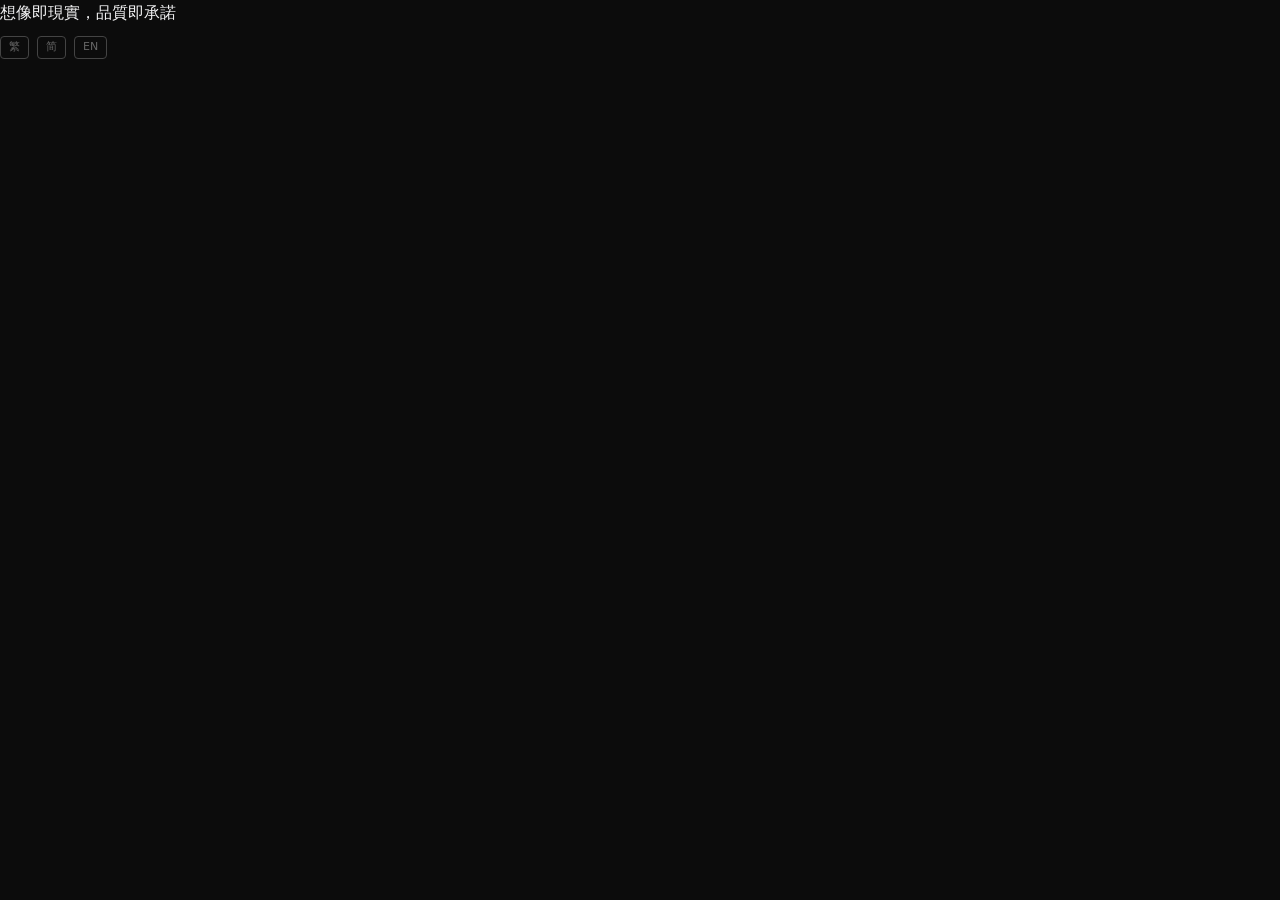
==== commit f8bb5962: "Change 'Unlimited Revisions' card to 'AI Production' with 3-language switcher" ====
--- a/index.html
+++ b/index.html
@@ -201,6 +201,92 @@
         childList: true, 
         subtree: true 
       });
+
+      // AI Production Card Text Replacement
+      const aiProductionText = {
+        tc: { title: 'AI 無界創作', desc: '想像即現實，品質即承諾' },
+        sc: { title: 'AI 无界创作', desc: '想象即现实，品质即承诺' },
+        en: { title: 'AI Production', desc: 'Where imagination meets reality' }
+      };
+
+      let currentLang = 'tc';
+
+      function updateAICard() {
+        // Find the card with "無限修改" or "Unlimited Revisions"
+        const allElements = document.querySelectorAll('*');
+        
+        allElements.forEach(el => {
+          const text = el.textContent || '';
+          
+          // Check if this is the title element
+          if (text.includes('無限修改') || text.includes('无限修改') || text.toLowerCase().includes('unlimited')) {
+            // Check parent to find the card container
+            let card = el;
+            for (let i = 0; i < 5 && card; i++) {
+              const parentText = card.textContent || '';
+              if (parentText.includes('修改到滿意為止') || 
+                  parentText.includes('修改到满意为止') || 
+                  parentText.includes('until satisfied')) {
+                break;
+              }
+              card = card.parentElement;
+            }
+            
+            if (card && !card.dataset.aiCardUpdated) {
+              // Find title and desc elements within card
+              const titleEl = Array.from(card.querySelectorAll('*')).find(e => 
+                e.textContent === '無限修改' || 
+                e.textContent === '无限修改' ||
+                e.textContent.toLowerCase().includes('unlimited')
+              );
+              
+              const descEl = Array.from(card.querySelectorAll('*')).find(e => 
+                e.textContent.includes('修改到滿意為止') || 
+                e.textContent.includes('修改到满意为止') ||
+                e.textContent.toLowerCase().includes('satisfied')
+              );
+              
+              if (titleEl) {
+                titleEl.textContent = aiProductionText[currentLang].title;
+                titleEl.dataset.aiTitle = 'true';
+              }
+              if (descEl) {
+                descEl.textContent = aiProductionText[currentLang].desc;
+                descEl.dataset.aiDesc = 'true';
+              }
+              
+              // Add language switcher if not exists
+              if (!card.querySelector('.ai-lang-switcher')) {
+                const switcher = document.createElement('div');
+                switcher.className = 'ai-lang-switcher';
+                switcher.style.cssText = 'margin-top:12px;display:flex;gap:8px;';
+                switcher.innerHTML = `
+                  <button style="background:transparent;border:1px solid #444;color:#666;padding:2px 8px;border-radius:4px;font-size:11px;cursor:pointer;" onclick="switchAILang('tc')">繁</button>
+                  <button style="background:transparent;border:1px solid #444;color:#666;padding:2px 8px;border-radius:4px;font-size:11px;cursor:pointer;" onclick="switchAILang('sc')">简</button>
+                  <button style="background:transparent;border:1px solid #444;color:#666;padding:2px 8px;border-radius:4px;font-size:11px;cursor:pointer;" onclick="switchAILang('en')">EN</button>
+                `;
+                card.appendChild(switcher);
+              }
+              
+              card.dataset.aiCardUpdated = 'true';
+            }
+          }
+        });
+      }
+
+      window.switchAILang = function(lang) {
+        currentLang = lang;
+        document.querySelectorAll('[data-ai-title]').forEach(el => {
+          el.textContent = aiProductionText[lang].title;
+        });
+        document.querySelectorAll('[data-ai-desc]').forEach(el => {
+          el.textContent = aiProductionText[lang].desc;
+        });
+      };
+
+      // Run AI card update periodically
+      setInterval(updateAICard, 1000);
+      setTimeout(updateAICard, 500);
     </script>
   </body>
 </html>
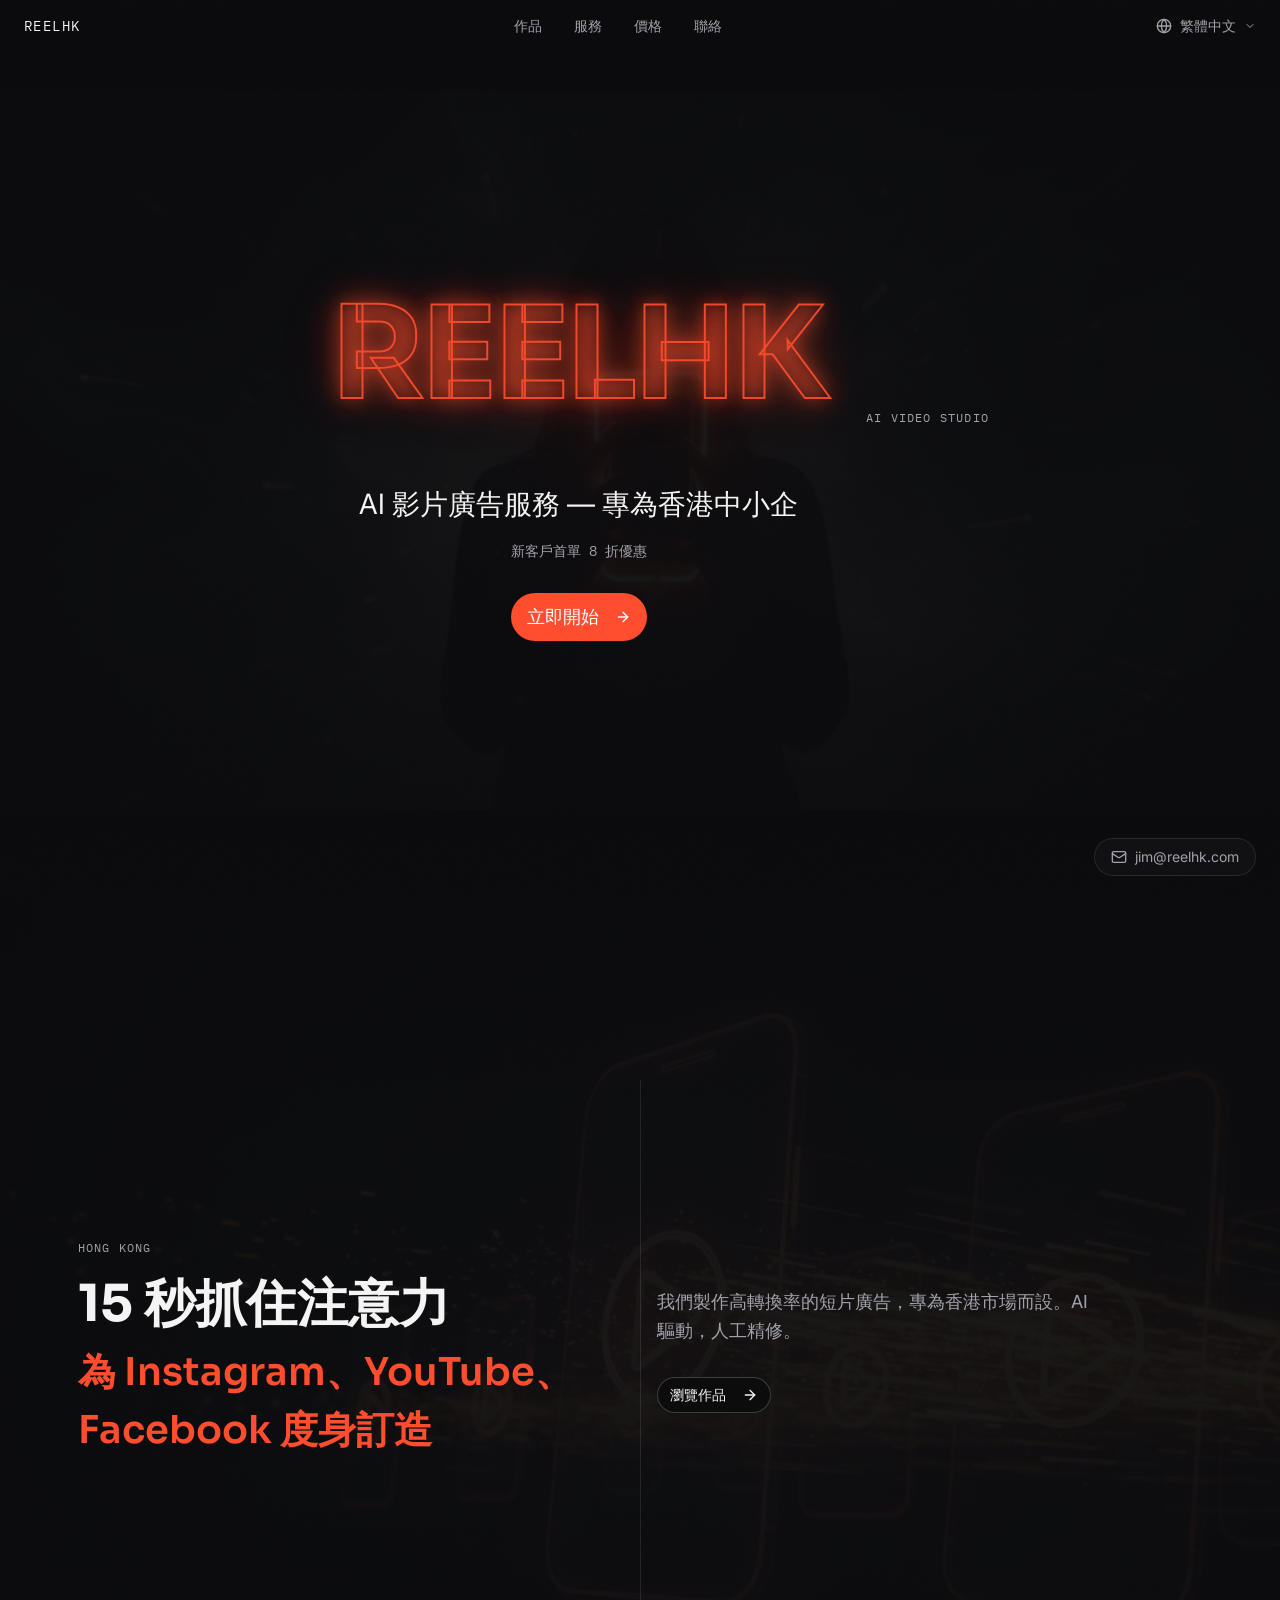
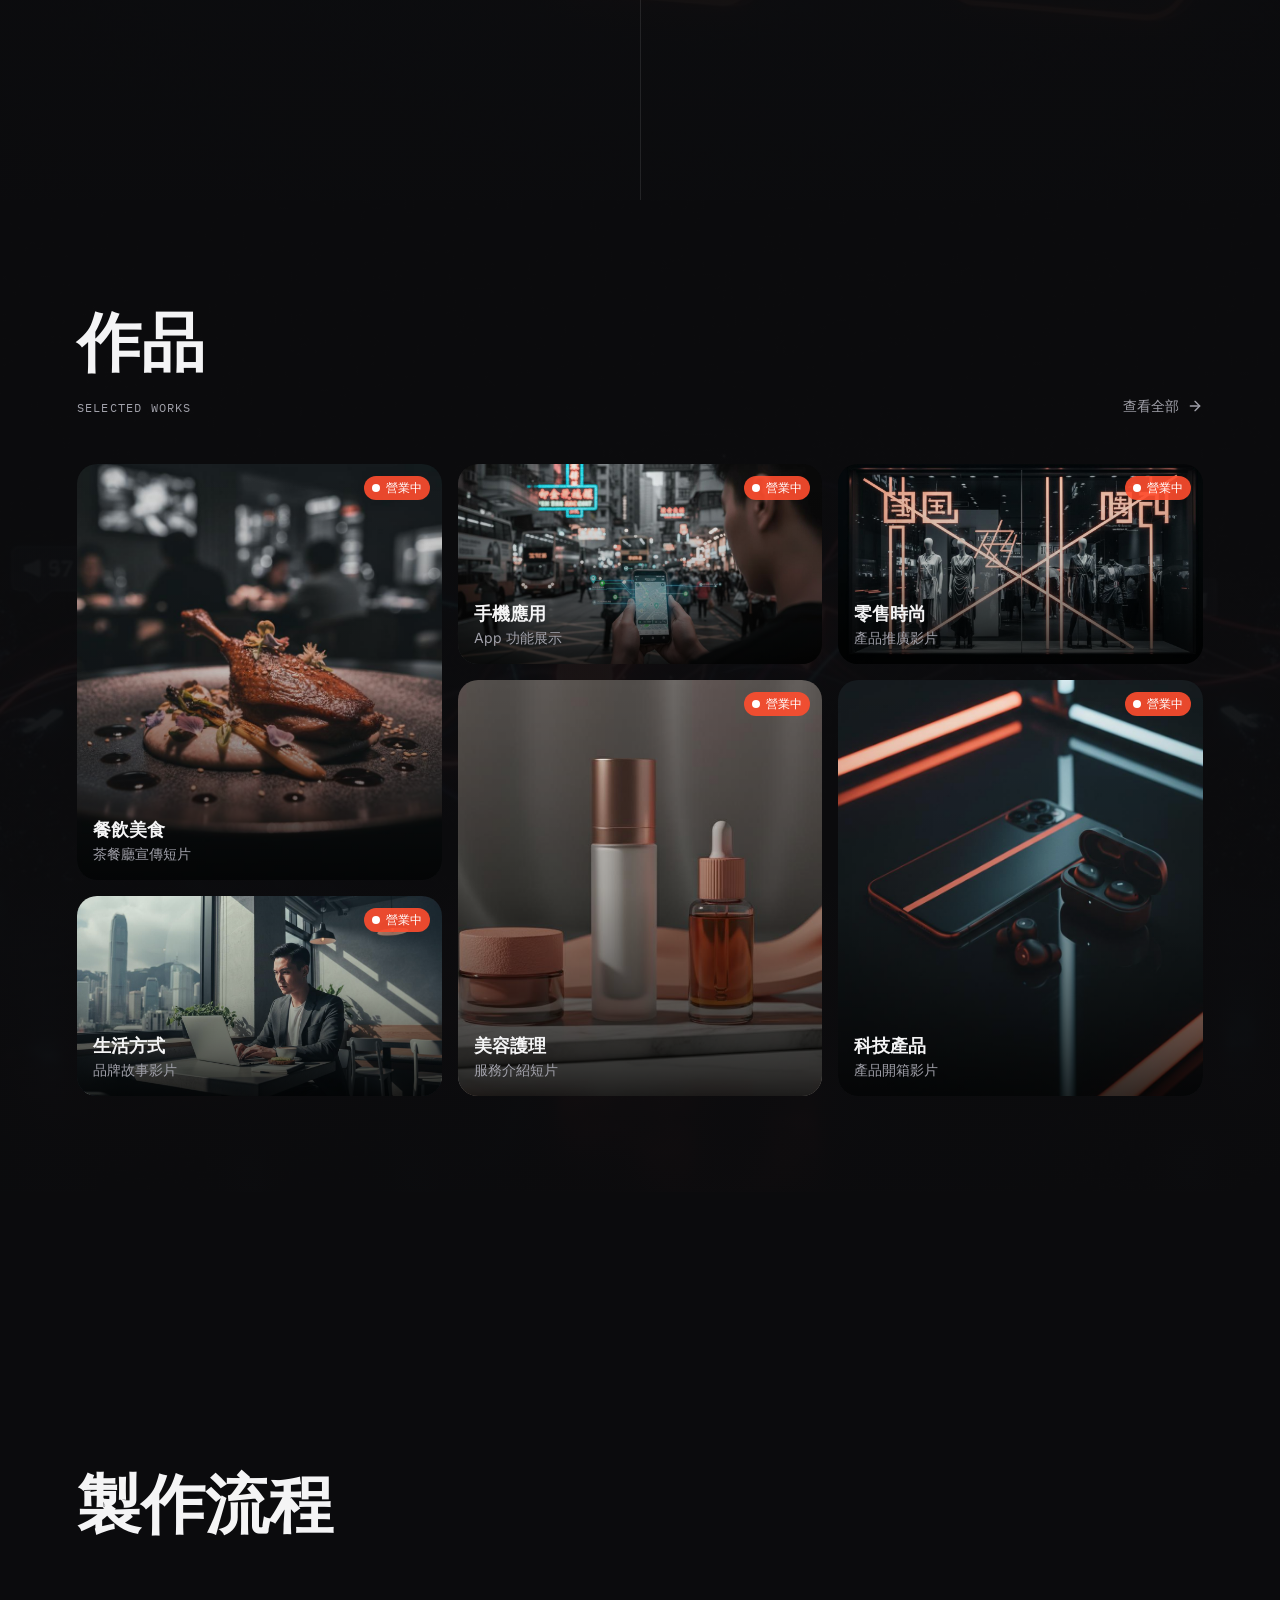
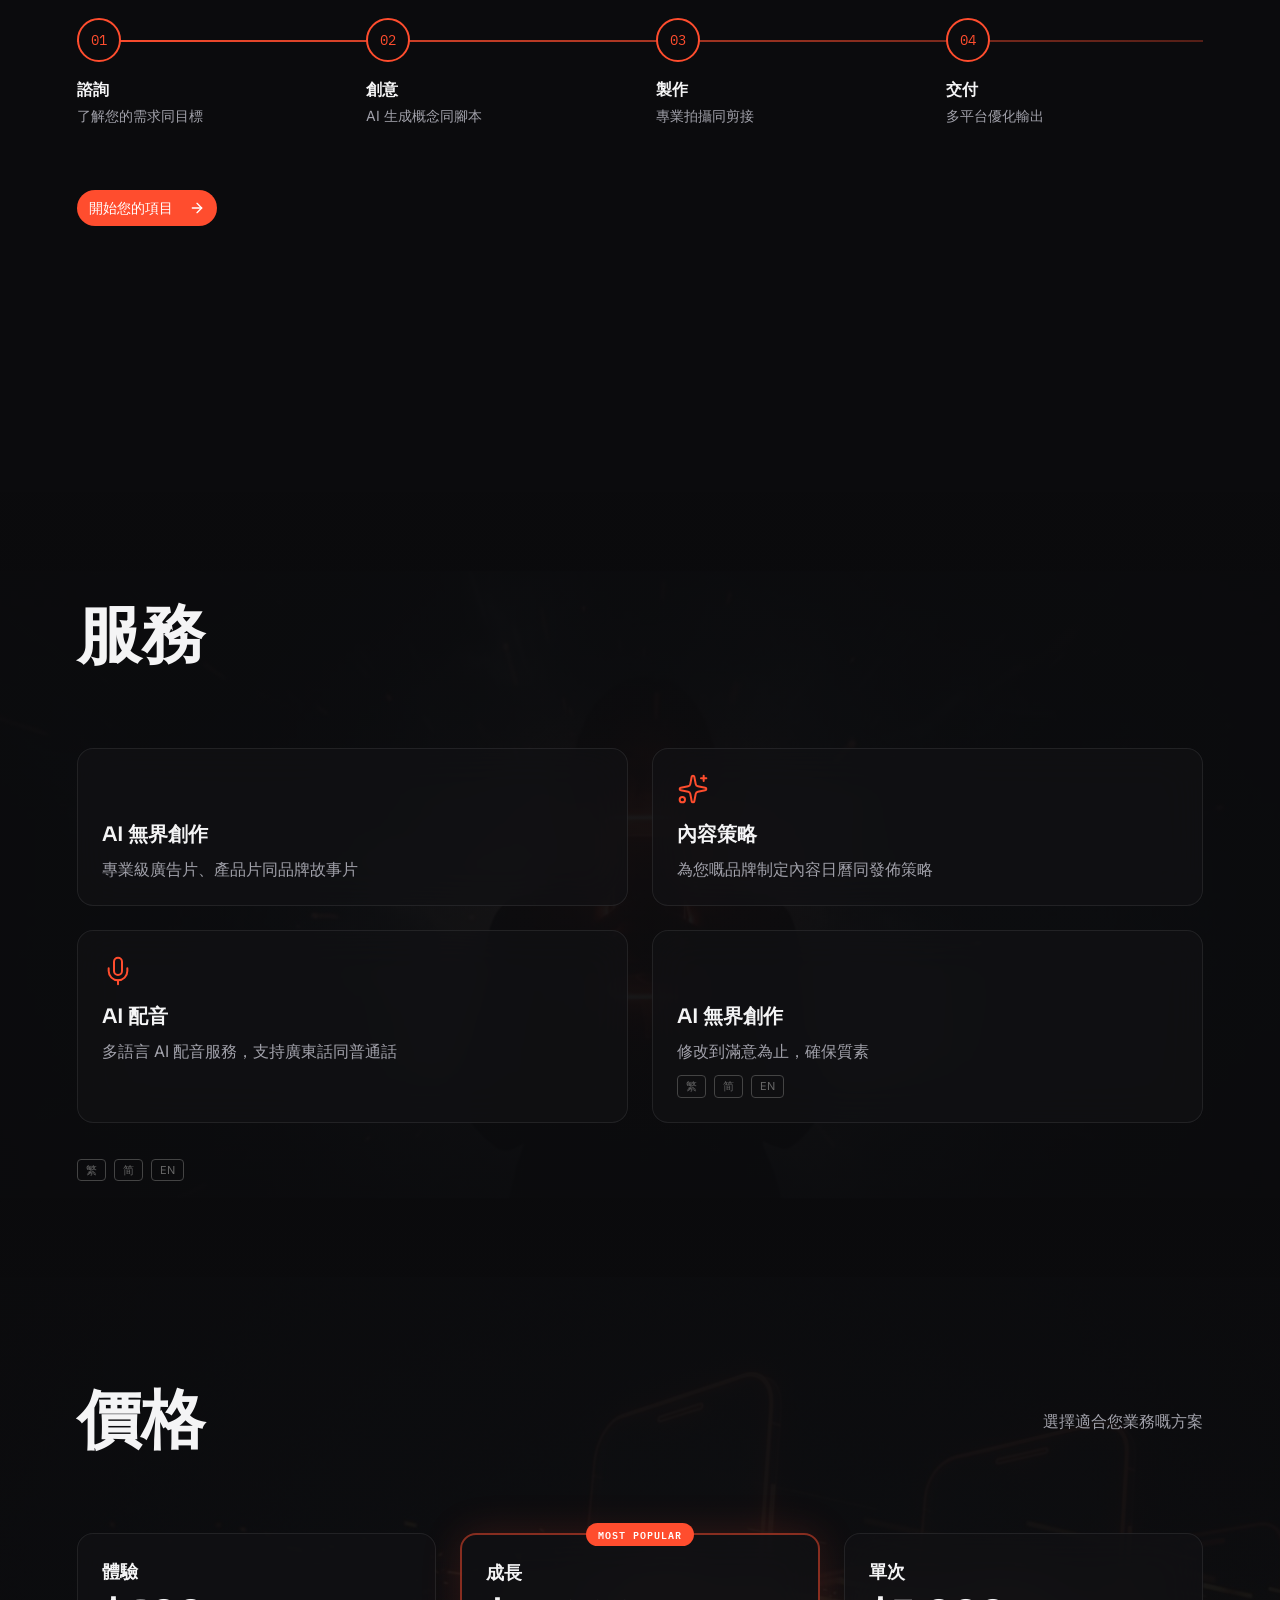
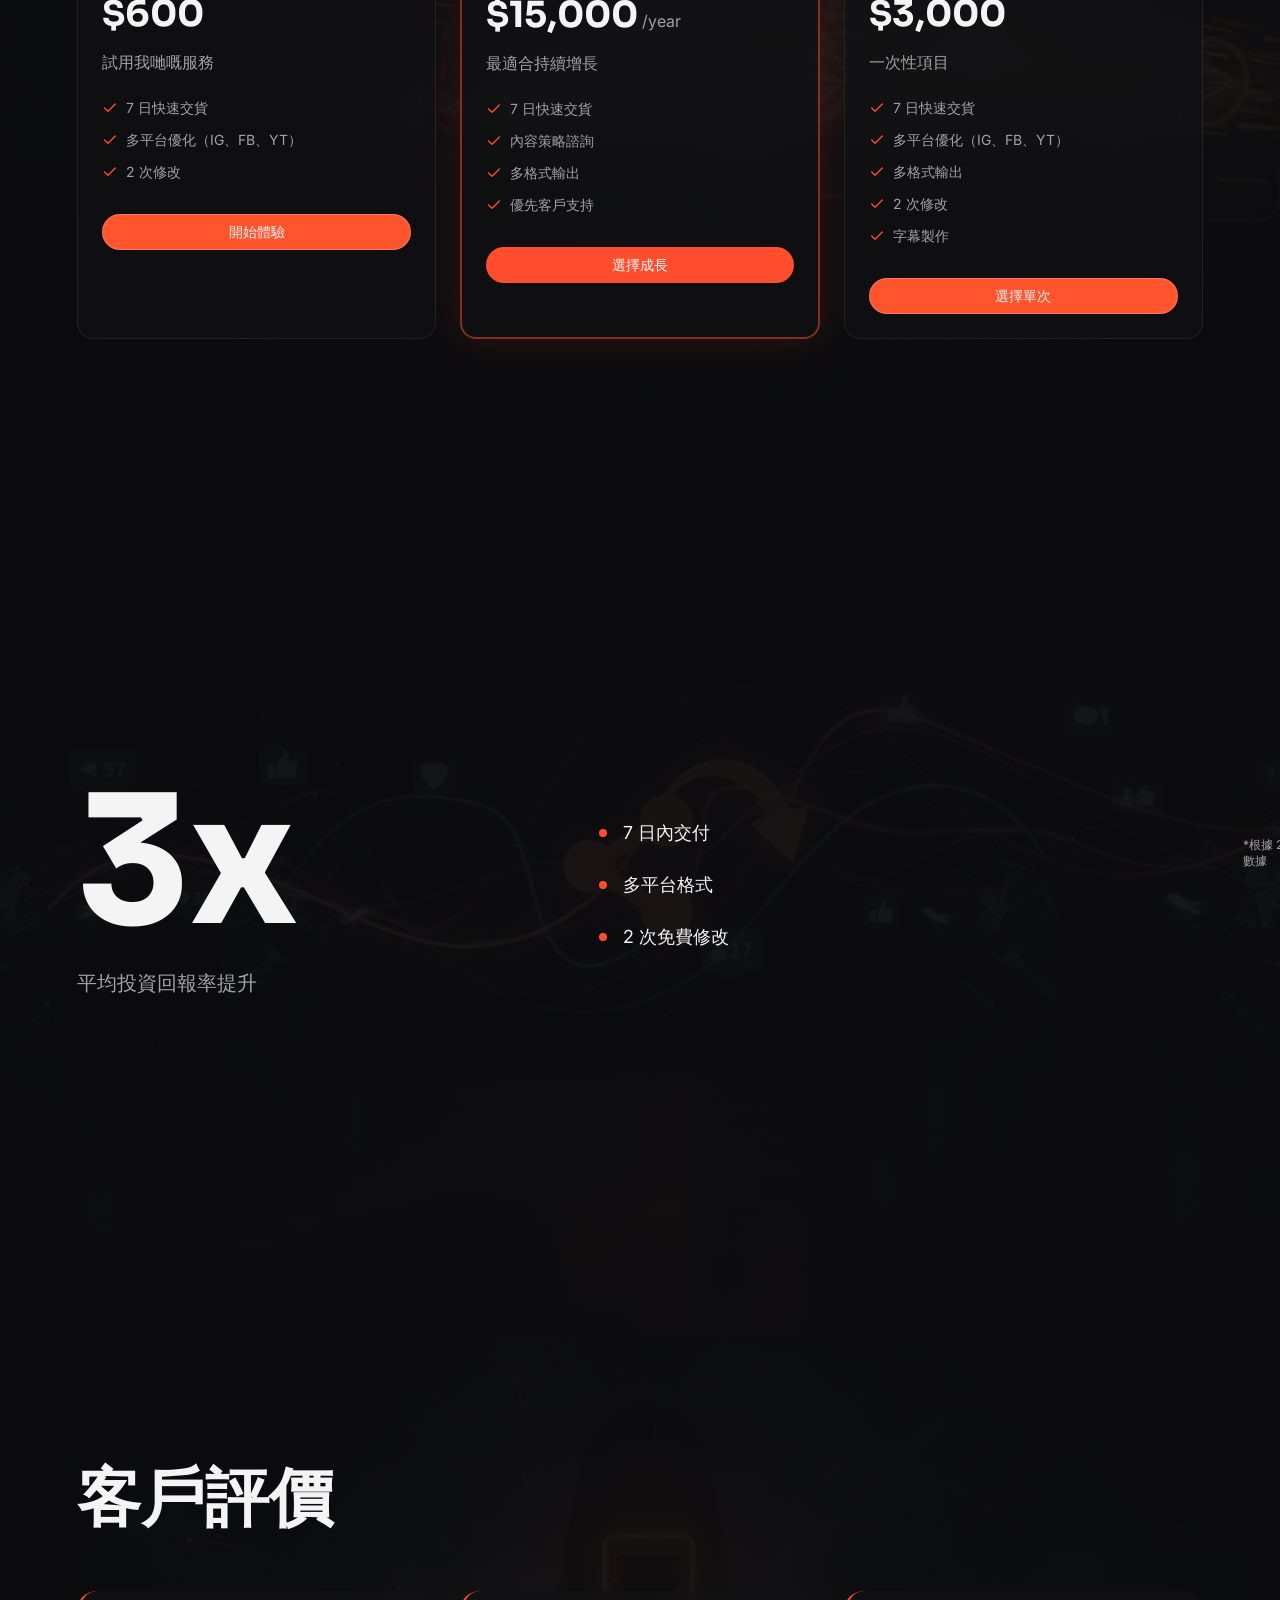
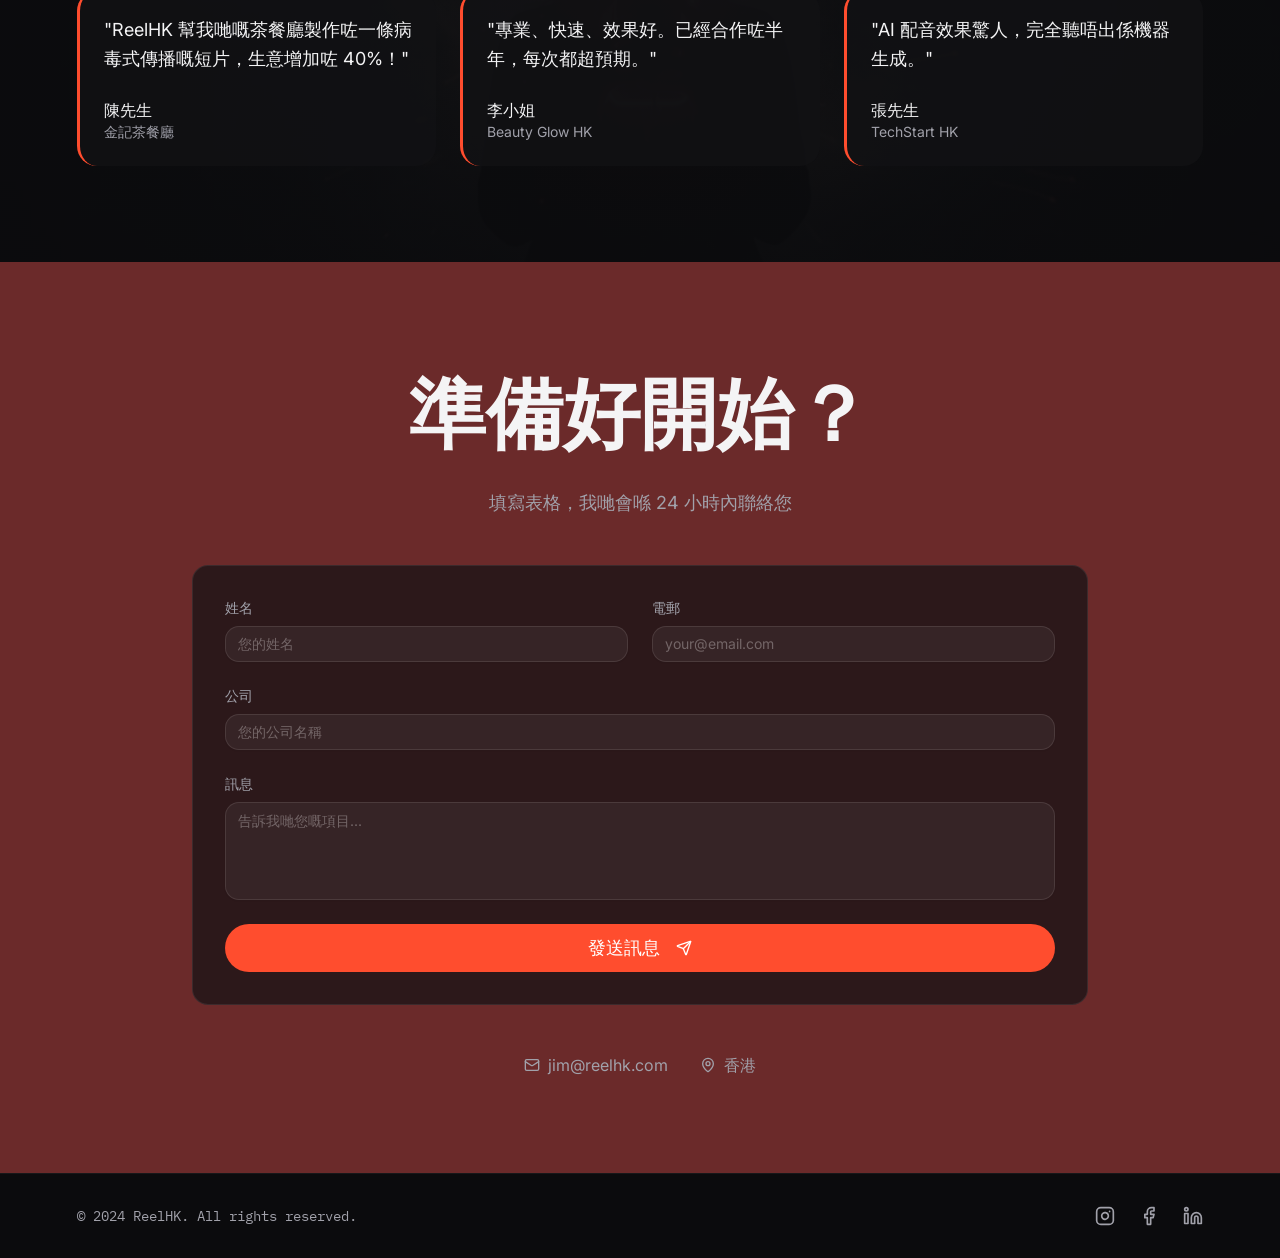
==== commit c6358416: "Fix: Improve AI card detection to properly find title and description elements" ====
--- a/index.html
+++ b/index.html
@@ -212,64 +212,53 @@
       let currentLang = 'tc';
 
       function updateAICard() {
-        // Find the card with "無限修改" or "Unlimited Revisions"
-        const allElements = document.querySelectorAll('*');
-        
-        allElements.forEach(el => {
-          const text = el.textContent || '';
-          
-          // Check if this is the title element
-          if (text.includes('無限修改') || text.includes('无限修改') || text.toLowerCase().includes('unlimited')) {
-            // Check parent to find the card container
-            let card = el;
-            for (let i = 0; i < 5 && card; i++) {
-              const parentText = card.textContent || '';
-              if (parentText.includes('修改到滿意為止') || 
-                  parentText.includes('修改到满意为止') || 
-                  parentText.includes('until satisfied')) {
-                break;
-              }
-              card = card.parentElement;
-            }
-            
-            if (card && !card.dataset.aiCardUpdated) {
-              // Find title and desc elements within card
-              const titleEl = Array.from(card.querySelectorAll('*')).find(e => 
-                e.textContent === '無限修改' || 
-                e.textContent === '无限修改' ||
-                e.textContent.toLowerCase().includes('unlimited')
-              );
-              
-              const descEl = Array.from(card.querySelectorAll('*')).find(e => 
-                e.textContent.includes('修改到滿意為止') || 
-                e.textContent.includes('修改到满意为止') ||
-                e.textContent.toLowerCase().includes('satisfied')
-              );
-              
-              if (titleEl) {
-                titleEl.textContent = aiProductionText[currentLang].title;
-                titleEl.dataset.aiTitle = 'true';
-              }
-              if (descEl) {
-                descEl.textContent = aiProductionText[currentLang].desc;
-                descEl.dataset.aiDesc = 'true';
-              }
-              
-              // Add language switcher if not exists
-              if (!card.querySelector('.ai-lang-switcher')) {
-                const switcher = document.createElement('div');
-                switcher.className = 'ai-lang-switcher';
-                switcher.style.cssText = 'margin-top:12px;display:flex;gap:8px;';
-                switcher.innerHTML = `
-                  <button style="background:transparent;border:1px solid #444;color:#666;padding:2px 8px;border-radius:4px;font-size:11px;cursor:pointer;" onclick="switchAILang('tc')">繁</button>
-                  <button style="background:transparent;border:1px solid #444;color:#666;padding:2px 8px;border-radius:4px;font-size:11px;cursor:pointer;" onclick="switchAILang('sc')">简</button>
-                  <button style="background:transparent;border:1px solid #444;color:#666;padding:2px 8px;border-radius:4px;font-size:11px;cursor:pointer;" onclick="switchAILang('en')">EN</button>
-                `;
-                card.appendChild(switcher);
-              }
-              
-              card.dataset.aiCardUpdated = 'true';
-            }
+        // Find all cards and check their content
+        const cards = document.querySelectorAll('[class*="card"], [class*="service"], article, .group');
+        
+        cards.forEach(card => {
+          const cardText = card.textContent || '';
+          
+          // Check if this is the "Unlimited Revisions" card
+          if (cardText.includes('無限修改') || cardText.includes('无限修改') || cardText.toLowerCase().includes('unlimited')) {
+            if (card.dataset.aiCardUpdated) return;
+            
+            // Find the title (usually h3, h4, or first bold element)
+            const titleEl = card.querySelector('h3, h4, [class*="title"], strong, b') || 
+                           Array.from(card.children).find(e => {
+                             const style = window.getComputedStyle(e);
+                             return parseInt(style.fontSize) >= 16 && e.textContent.length < 50;
+                           });
+            
+            // Find the description (usually p or smaller text)
+            const descEl = card.querySelector('p, [class*="desc"], [class*="text"]') ||
+                          Array.from(card.children).find(e => {
+                            const text = e.textContent || '';
+                            return text.includes('修改') || text.includes('满意') || text.includes('satisfied');
+                          });
+            
+            if (titleEl) {
+              titleEl.textContent = aiProductionText[currentLang].title;
+              titleEl.dataset.aiTitle = 'true';
+            }
+            if (descEl && descEl !== titleEl) {
+              descEl.textContent = aiProductionText[currentLang].desc;
+              descEl.dataset.aiDesc = 'true';
+            }
+            
+            // Add language switcher
+            if (!card.querySelector('.ai-lang-switcher')) {
+              const switcher = document.createElement('div');
+              switcher.className = 'ai-lang-switcher';
+              switcher.style.cssText = 'margin-top:12px;display:flex;gap:8px;';
+              switcher.innerHTML = `
+                <button style="background:transparent;border:1px solid #444;color:#666;padding:2px 8px;border-radius:4px;font-size:11px;cursor:pointer;" onclick="switchAILang('tc')">繁</button>
+                <button style="background:transparent;border:1px solid #444;color:#666;padding:2px 8px;border-radius:4px;font-size:11px;cursor:pointer;" onclick="switchAILang('sc')">简</button>
+                <button style="background:transparent;border:1px solid #444;color:#666;padding:2px 8px;border-radius:4px;font-size:11px;cursor:pointer;" onclick="switchAILang('en')">EN</button>
+              `;
+              card.appendChild(switcher);
+            }
+            
+            card.dataset.aiCardUpdated = 'true';
           }
         });
       }
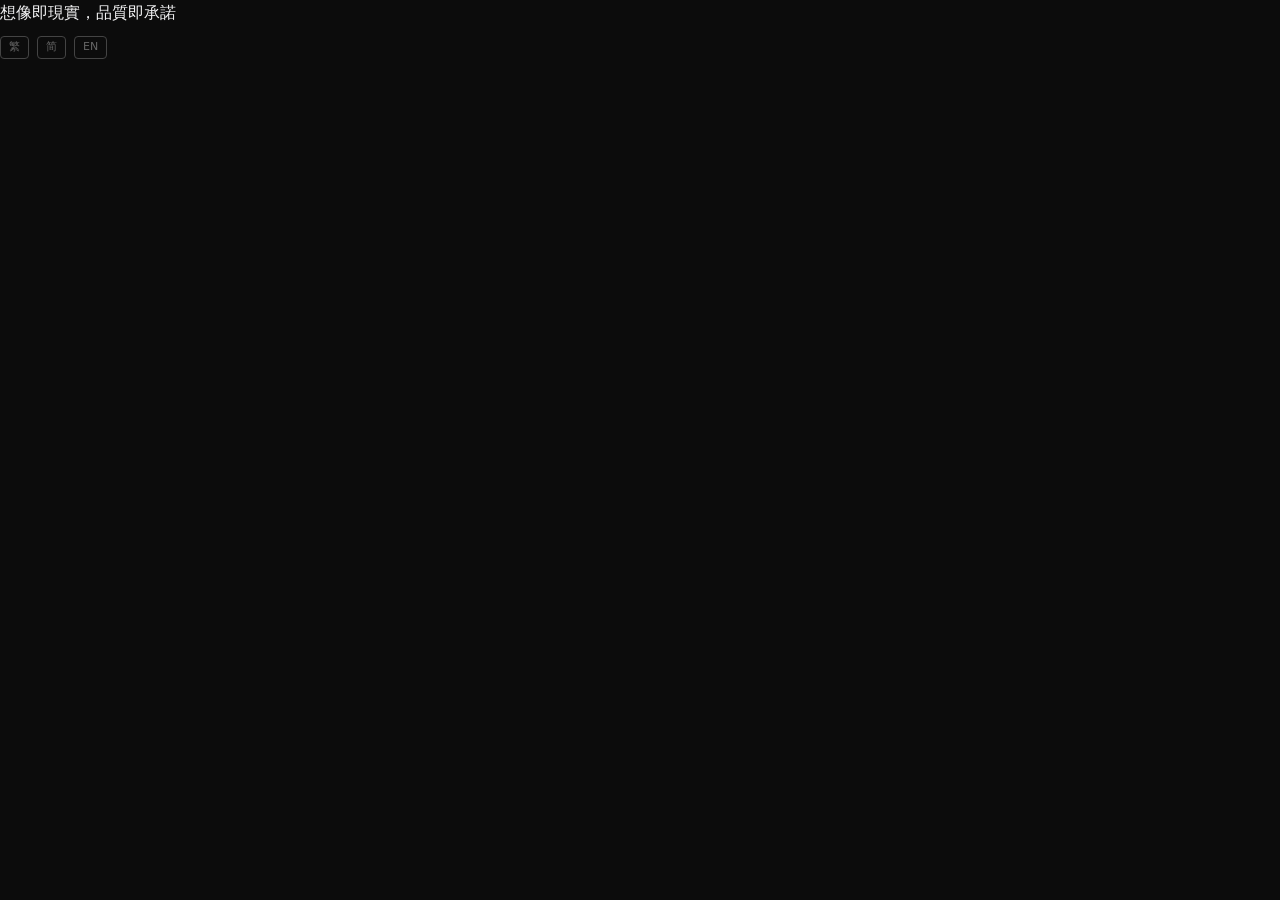
==== commit 336f8902: "Revert "Fix: Improve AI card detection to properly find title and description elements" This reverts" ====
--- a/index.html
+++ b/index.html
@@ -212,53 +212,64 @@
       let currentLang = 'tc';
 
       function updateAICard() {
-        // Find all cards and check their content
-        const cards = document.querySelectorAll('[class*="card"], [class*="service"], article, .group');
-        
-        cards.forEach(card => {
-          const cardText = card.textContent || '';
-          
-          // Check if this is the "Unlimited Revisions" card
-          if (cardText.includes('無限修改') || cardText.includes('无限修改') || cardText.toLowerCase().includes('unlimited')) {
-            if (card.dataset.aiCardUpdated) return;
-            
-            // Find the title (usually h3, h4, or first bold element)
-            const titleEl = card.querySelector('h3, h4, [class*="title"], strong, b') || 
-                           Array.from(card.children).find(e => {
-                             const style = window.getComputedStyle(e);
-                             return parseInt(style.fontSize) >= 16 && e.textContent.length < 50;
-                           });
-            
-            // Find the description (usually p or smaller text)
-            const descEl = card.querySelector('p, [class*="desc"], [class*="text"]') ||
-                          Array.from(card.children).find(e => {
-                            const text = e.textContent || '';
-                            return text.includes('修改') || text.includes('满意') || text.includes('satisfied');
-                          });
-            
-            if (titleEl) {
-              titleEl.textContent = aiProductionText[currentLang].title;
-              titleEl.dataset.aiTitle = 'true';
-            }
-            if (descEl && descEl !== titleEl) {
-              descEl.textContent = aiProductionText[currentLang].desc;
-              descEl.dataset.aiDesc = 'true';
+        // Find the card with "無限修改" or "Unlimited Revisions"
+        const allElements = document.querySelectorAll('*');
+        
+        allElements.forEach(el => {
+          const text = el.textContent || '';
+          
+          // Check if this is the title element
+          if (text.includes('無限修改') || text.includes('无限修改') || text.toLowerCase().includes('unlimited')) {
+            // Check parent to find the card container
+            let card = el;
+            for (let i = 0; i < 5 && card; i++) {
+              const parentText = card.textContent || '';
+              if (parentText.includes('修改到滿意為止') || 
+                  parentText.includes('修改到满意为止') || 
+                  parentText.includes('until satisfied')) {
+                break;
+              }
+              card = card.parentElement;
             }
             
-            // Add language switcher
-            if (!card.querySelector('.ai-lang-switcher')) {
-              const switcher = document.createElement('div');
-              switcher.className = 'ai-lang-switcher';
-              switcher.style.cssText = 'margin-top:12px;display:flex;gap:8px;';
-              switcher.innerHTML = `
-                <button style="background:transparent;border:1px solid #444;color:#666;padding:2px 8px;border-radius:4px;font-size:11px;cursor:pointer;" onclick="switchAILang('tc')">繁</button>
-                <button style="background:transparent;border:1px solid #444;color:#666;padding:2px 8px;border-radius:4px;font-size:11px;cursor:pointer;" onclick="switchAILang('sc')">简</button>
-                <button style="background:transparent;border:1px solid #444;color:#666;padding:2px 8px;border-radius:4px;font-size:11px;cursor:pointer;" onclick="switchAILang('en')">EN</button>
-              `;
-              card.appendChild(switcher);
+            if (card && !card.dataset.aiCardUpdated) {
+              // Find title and desc elements within card
+              const titleEl = Array.from(card.querySelectorAll('*')).find(e => 
+                e.textContent === '無限修改' || 
+                e.textContent === '无限修改' ||
+                e.textContent.toLowerCase().includes('unlimited')
+              );
+              
+              const descEl = Array.from(card.querySelectorAll('*')).find(e => 
+                e.textContent.includes('修改到滿意為止') || 
+                e.textContent.includes('修改到满意为止') ||
+                e.textContent.toLowerCase().includes('satisfied')
+              );
+              
+              if (titleEl) {
+                titleEl.textContent = aiProductionText[currentLang].title;
+                titleEl.dataset.aiTitle = 'true';
+              }
+              if (descEl) {
+                descEl.textContent = aiProductionText[currentLang].desc;
+                descEl.dataset.aiDesc = 'true';
+              }
+              
+              // Add language switcher if not exists
+              if (!card.querySelector('.ai-lang-switcher')) {
+                const switcher = document.createElement('div');
+                switcher.className = 'ai-lang-switcher';
+                switcher.style.cssText = 'margin-top:12px;display:flex;gap:8px;';
+                switcher.innerHTML = `
+                  <button style="background:transparent;border:1px solid #444;color:#666;padding:2px 8px;border-radius:4px;font-size:11px;cursor:pointer;" onclick="switchAILang('tc')">繁</button>
+                  <button style="background:transparent;border:1px solid #444;color:#666;padding:2px 8px;border-radius:4px;font-size:11px;cursor:pointer;" onclick="switchAILang('sc')">简</button>
+                  <button style="background:transparent;border:1px solid #444;color:#666;padding:2px 8px;border-radius:4px;font-size:11px;cursor:pointer;" onclick="switchAILang('en')">EN</button>
+                `;
+                card.appendChild(switcher);
+              }
+              
+              card.dataset.aiCardUpdated = 'true';
             }
-            
-            card.dataset.aiCardUpdated = 'true';
           }
         });
       }
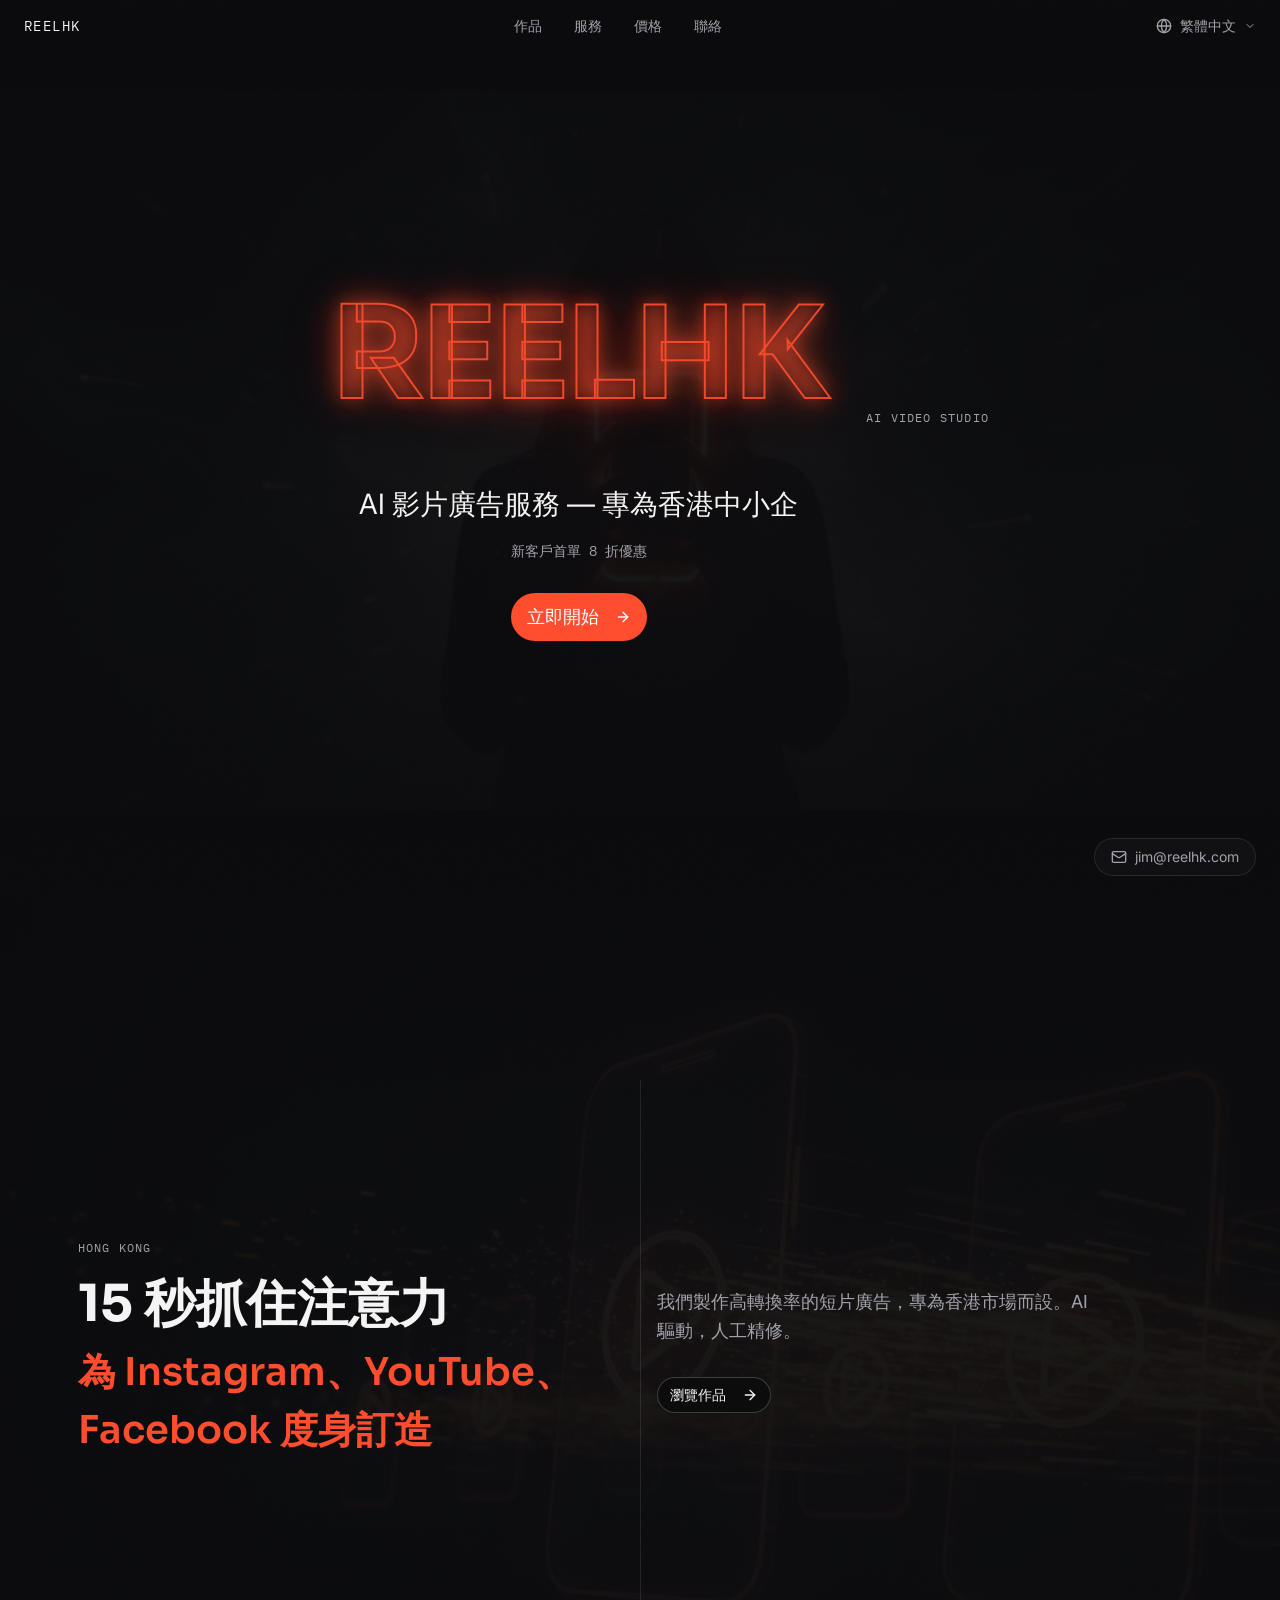
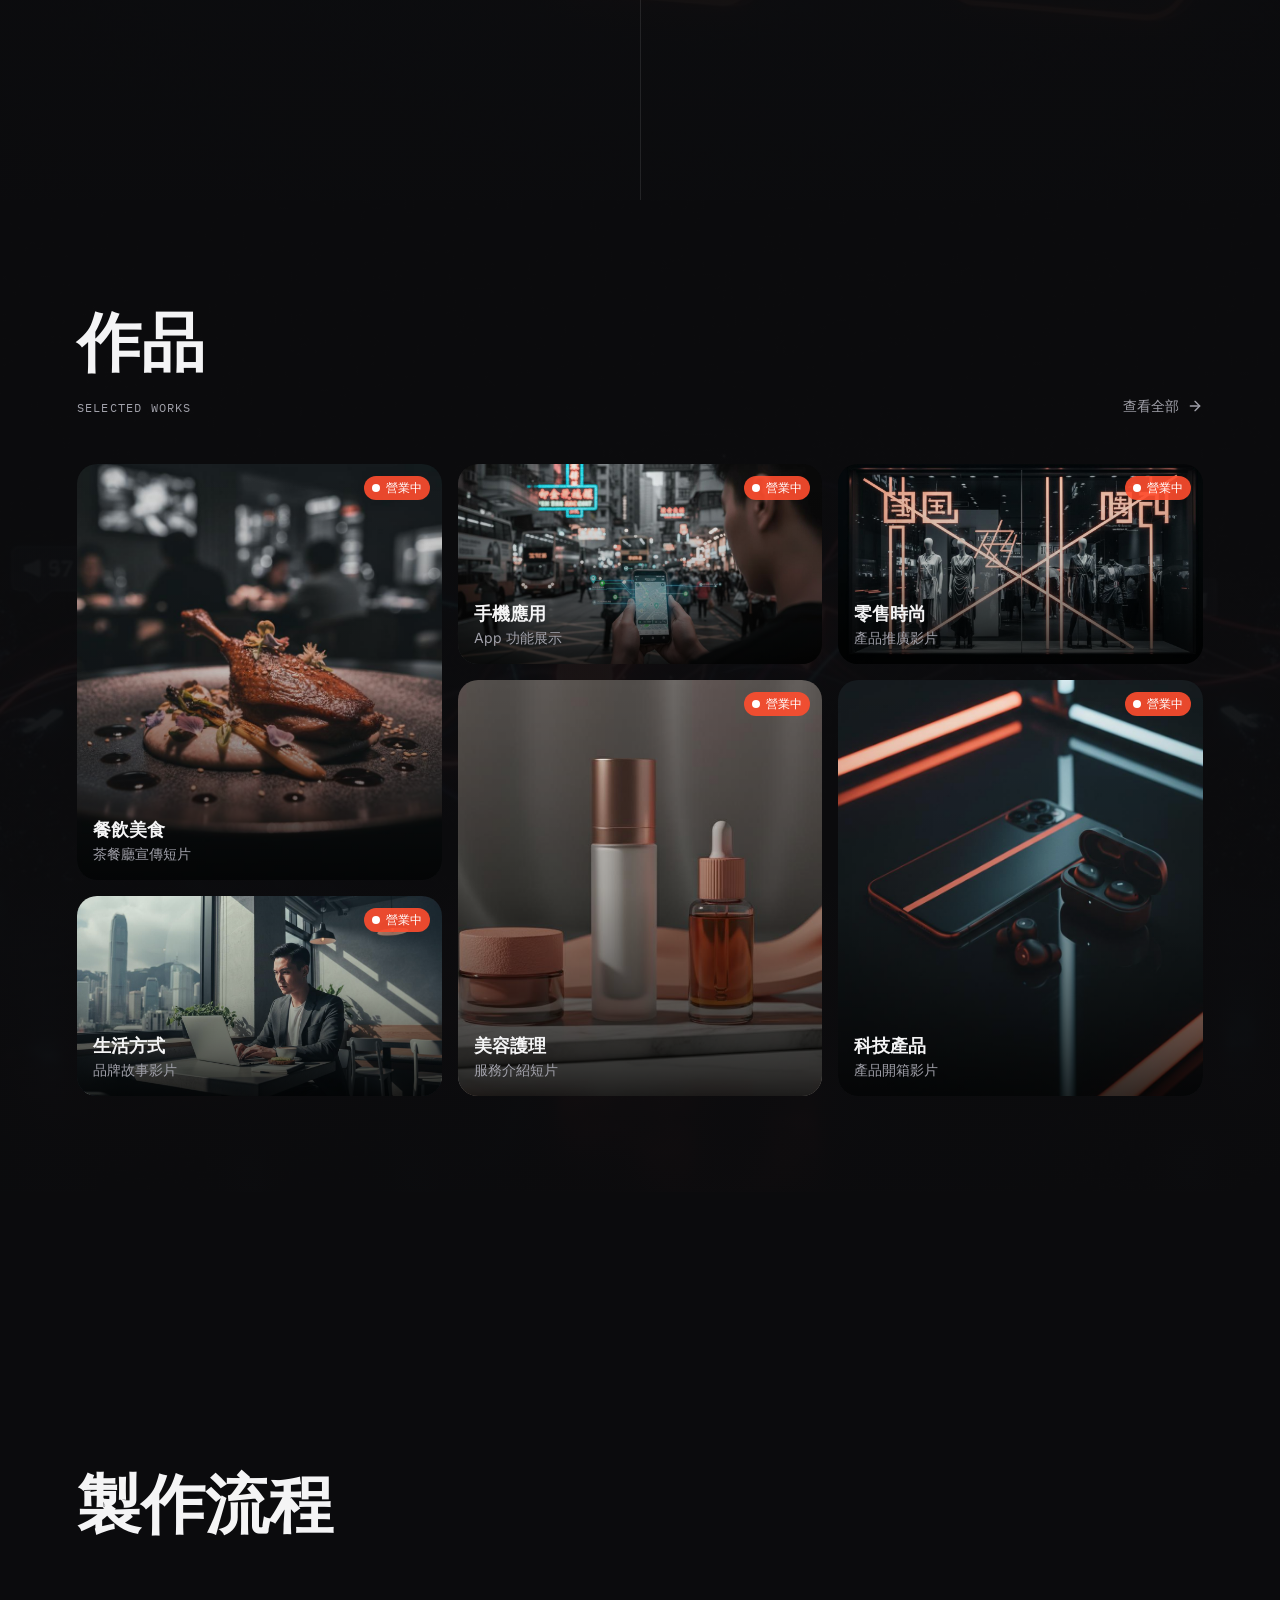
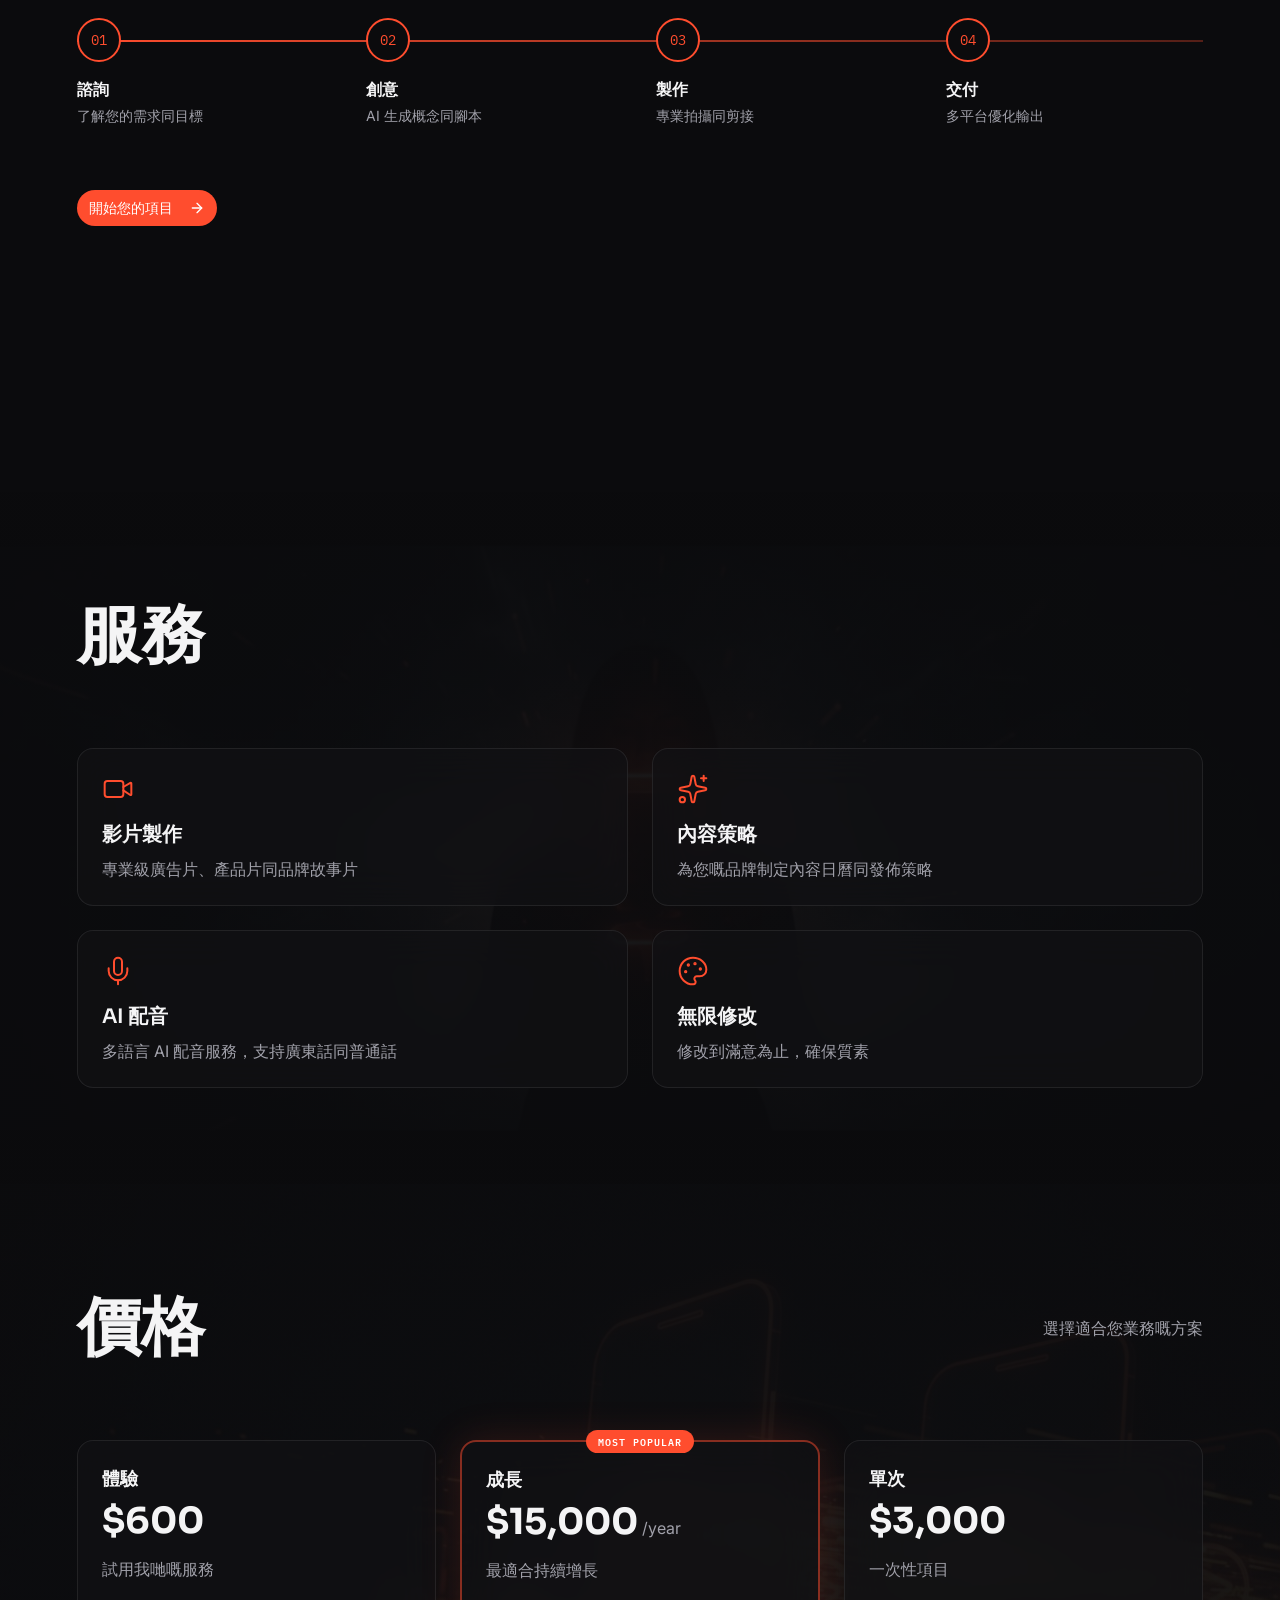
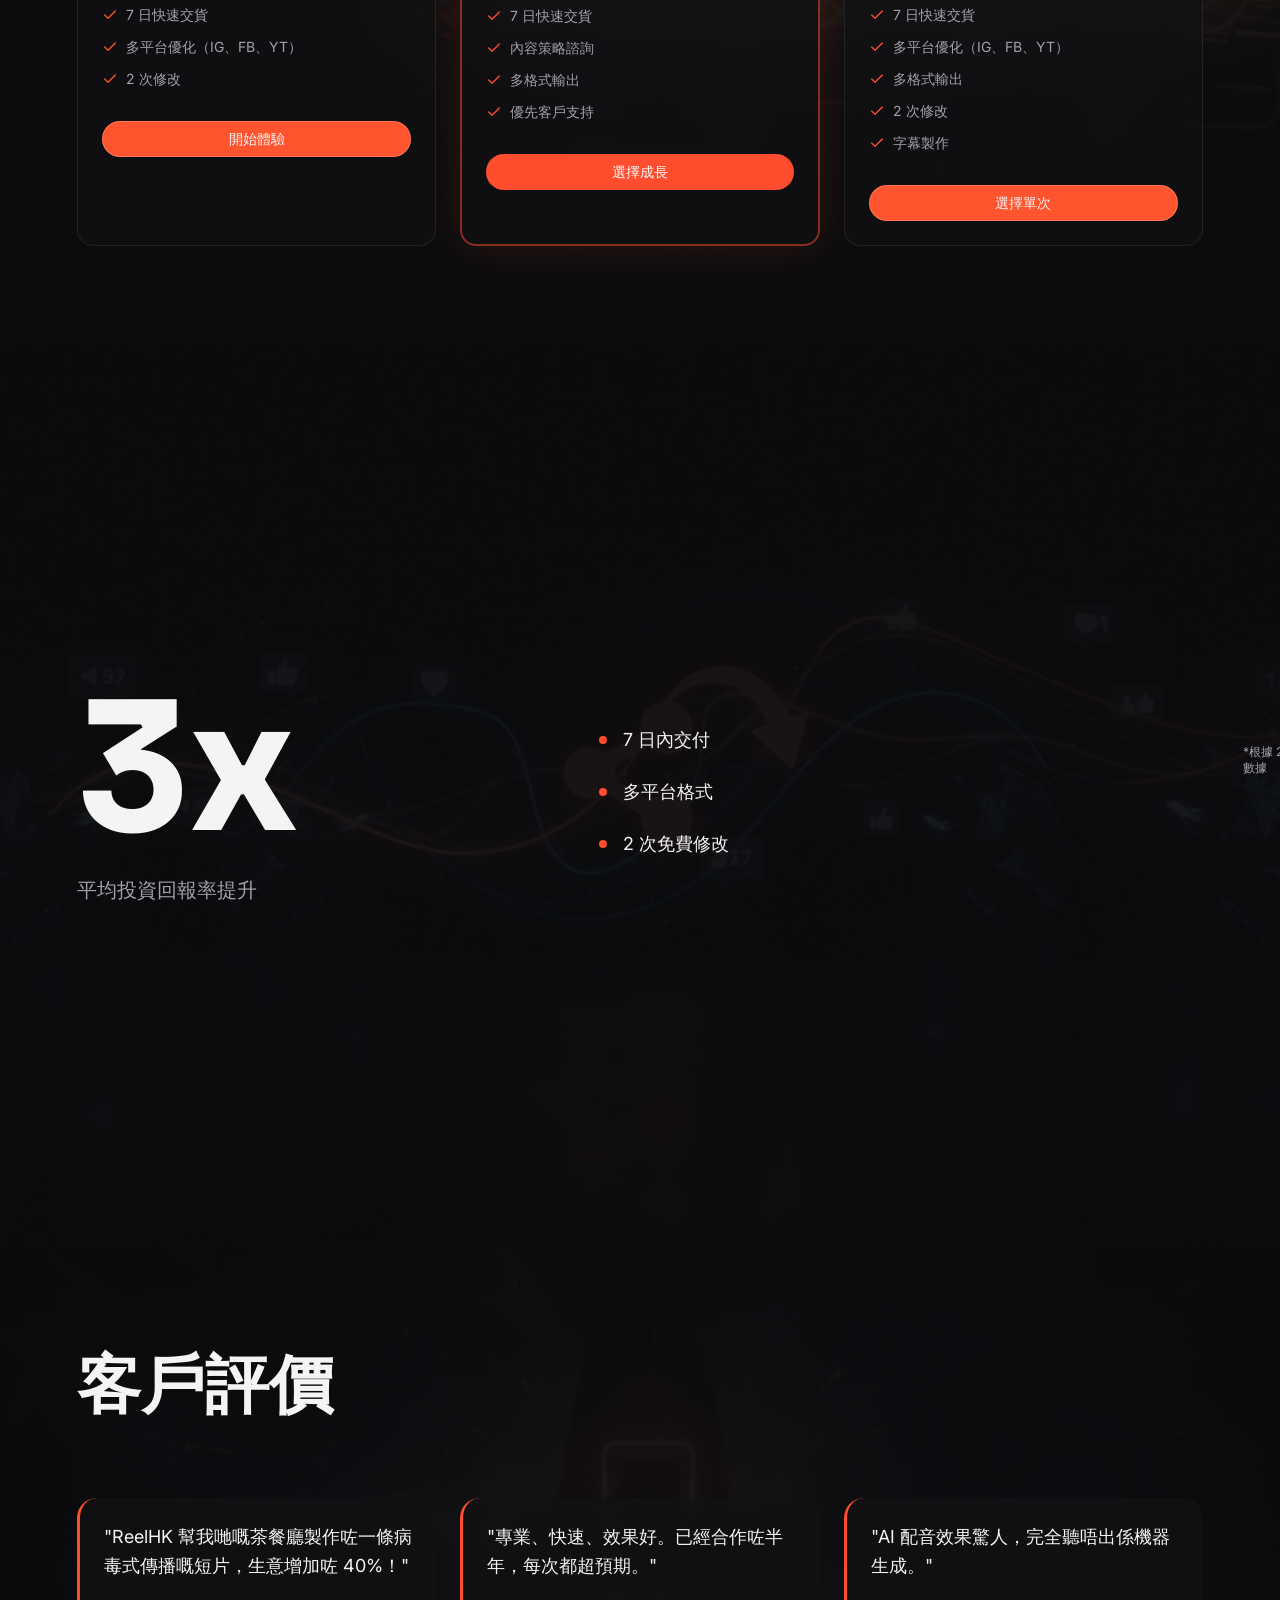
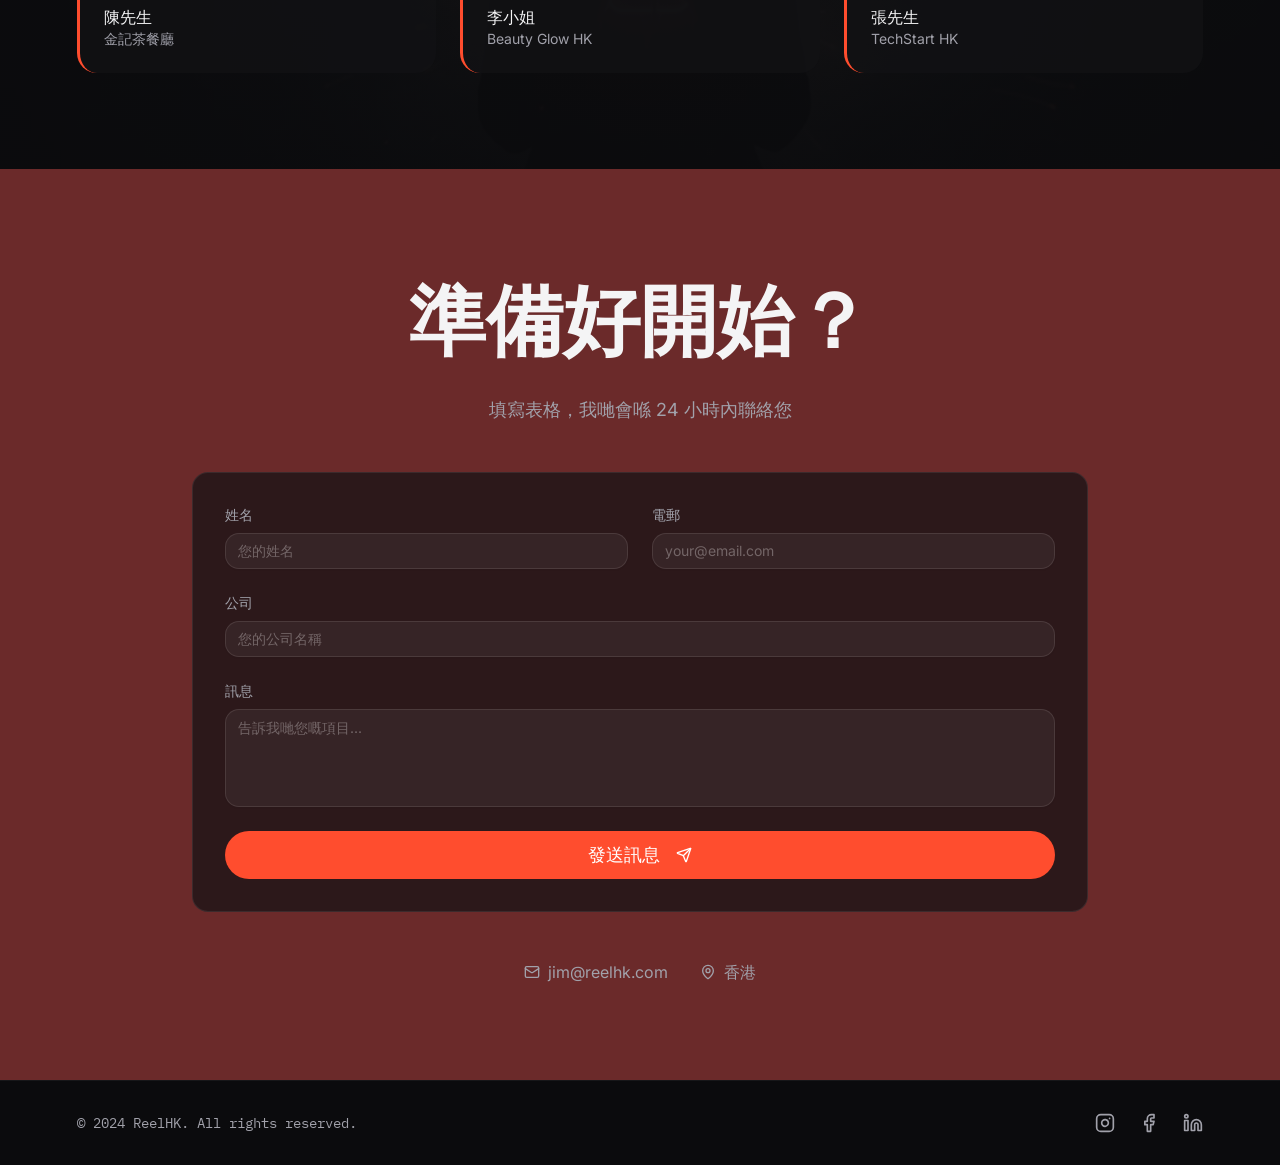
==== commit cbcd7250: "Revert "Change 'Unlimited Revisions' card to 'AI Production' with 3-language switcher" This reverts " ====
--- a/index.html
+++ b/index.html
@@ -201,92 +201,6 @@
         childList: true, 
         subtree: true 
       });
-
-      // AI Production Card Text Replacement
-      const aiProductionText = {
-        tc: { title: 'AI 無界創作', desc: '想像即現實，品質即承諾' },
-        sc: { title: 'AI 无界创作', desc: '想象即现实，品质即承诺' },
-        en: { title: 'AI Production', desc: 'Where imagination meets reality' }
-      };
-
-      let currentLang = 'tc';
-
-      function updateAICard() {
-        // Find the card with "無限修改" or "Unlimited Revisions"
-        const allElements = document.querySelectorAll('*');
-        
-        allElements.forEach(el => {
-          const text = el.textContent || '';
-          
-          // Check if this is the title element
-          if (text.includes('無限修改') || text.includes('无限修改') || text.toLowerCase().includes('unlimited')) {
-            // Check parent to find the card container
-            let card = el;
-            for (let i = 0; i < 5 && card; i++) {
-              const parentText = card.textContent || '';
-              if (parentText.includes('修改到滿意為止') || 
-                  parentText.includes('修改到满意为止') || 
-                  parentText.includes('until satisfied')) {
-                break;
-              }
-              card = card.parentElement;
-            }
-            
-            if (card && !card.dataset.aiCardUpdated) {
-              // Find title and desc elements within card
-              const titleEl = Array.from(card.querySelectorAll('*')).find(e => 
-                e.textContent === '無限修改' || 
-                e.textContent === '无限修改' ||
-                e.textContent.toLowerCase().includes('unlimited')
-              );
-              
-              const descEl = Array.from(card.querySelectorAll('*')).find(e => 
-                e.textContent.includes('修改到滿意為止') || 
-                e.textContent.includes('修改到满意为止') ||
-                e.textContent.toLowerCase().includes('satisfied')
-              );
-              
-              if (titleEl) {
-                titleEl.textContent = aiProductionText[currentLang].title;
-                titleEl.dataset.aiTitle = 'true';
-              }
-              if (descEl) {
-                descEl.textContent = aiProductionText[currentLang].desc;
-                descEl.dataset.aiDesc = 'true';
-              }
-              
-              // Add language switcher if not exists
-              if (!card.querySelector('.ai-lang-switcher')) {
-                const switcher = document.createElement('div');
-                switcher.className = 'ai-lang-switcher';
-                switcher.style.cssText = 'margin-top:12px;display:flex;gap:8px;';
-                switcher.innerHTML = `
-                  <button style="background:transparent;border:1px solid #444;color:#666;padding:2px 8px;border-radius:4px;font-size:11px;cursor:pointer;" onclick="switchAILang('tc')">繁</button>
-                  <button style="background:transparent;border:1px solid #444;color:#666;padding:2px 8px;border-radius:4px;font-size:11px;cursor:pointer;" onclick="switchAILang('sc')">简</button>
-                  <button style="background:transparent;border:1px solid #444;color:#666;padding:2px 8px;border-radius:4px;font-size:11px;cursor:pointer;" onclick="switchAILang('en')">EN</button>
-                `;
-                card.appendChild(switcher);
-              }
-              
-              card.dataset.aiCardUpdated = 'true';
-            }
-          }
-        });
-      }
-
-      window.switchAILang = function(lang) {
-        currentLang = lang;
-        document.querySelectorAll('[data-ai-title]').forEach(el => {
-          el.textContent = aiProductionText[lang].title;
-        });
-        document.querySelectorAll('[data-ai-desc]').forEach(el => {
-          el.textContent = aiProductionText[lang].desc;
-        });
-      };
-
-      // Run AI card update periodically
-      setInterval(updateAICard, 1000);
-      setTimeout(updateAICard, 500);
     </script>
   </body>
 </html>
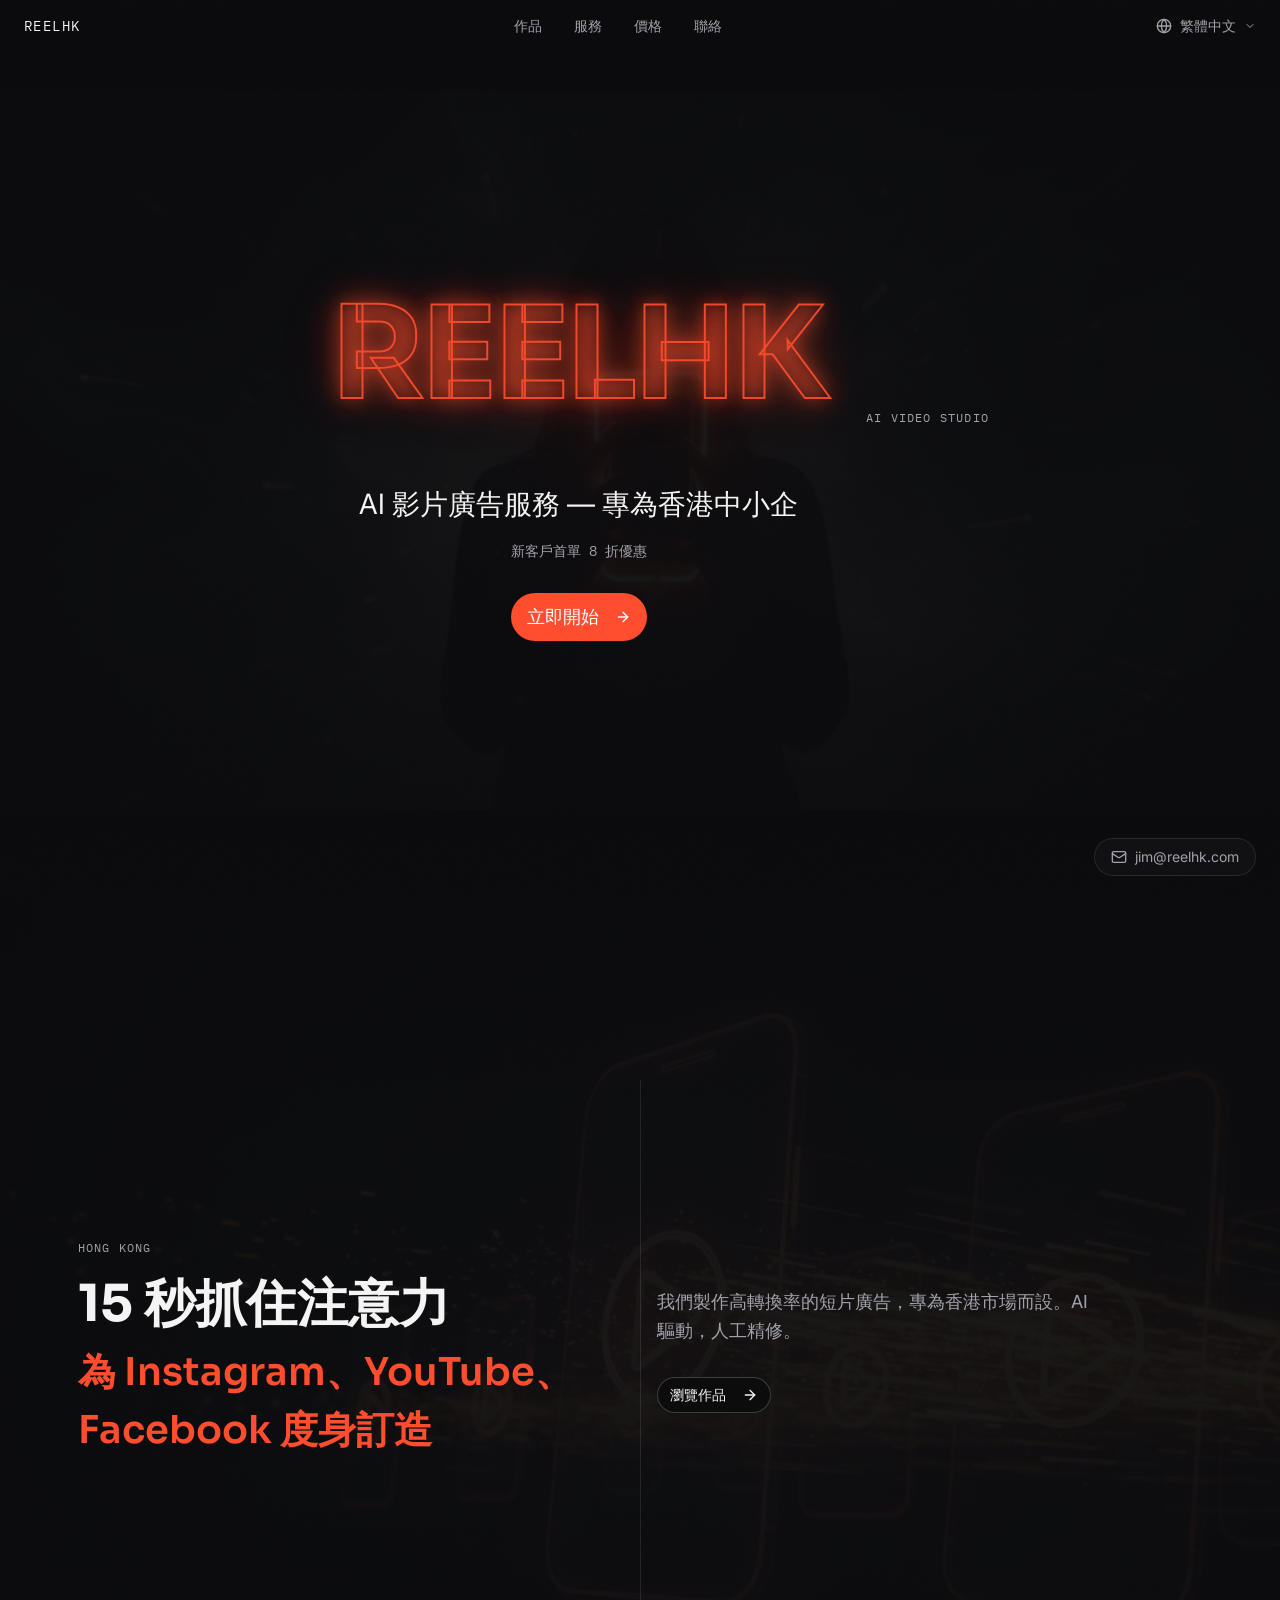
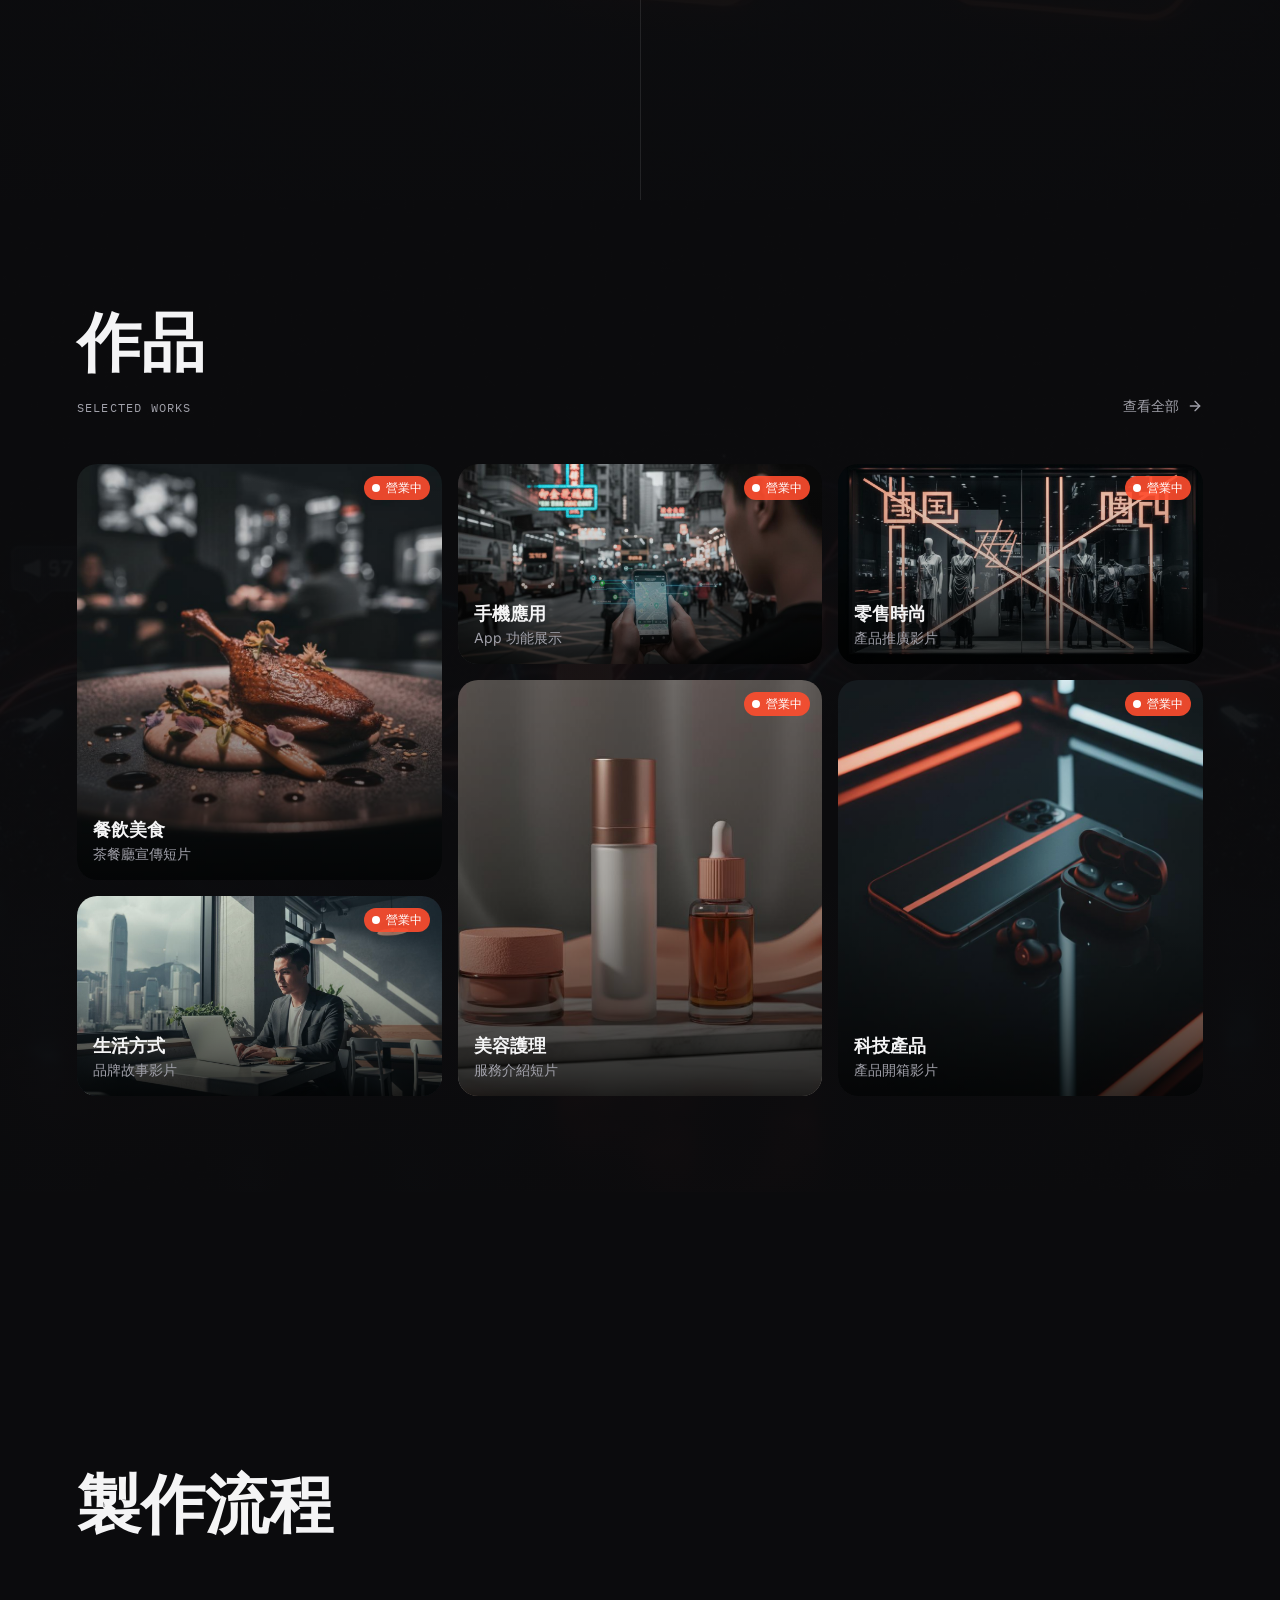
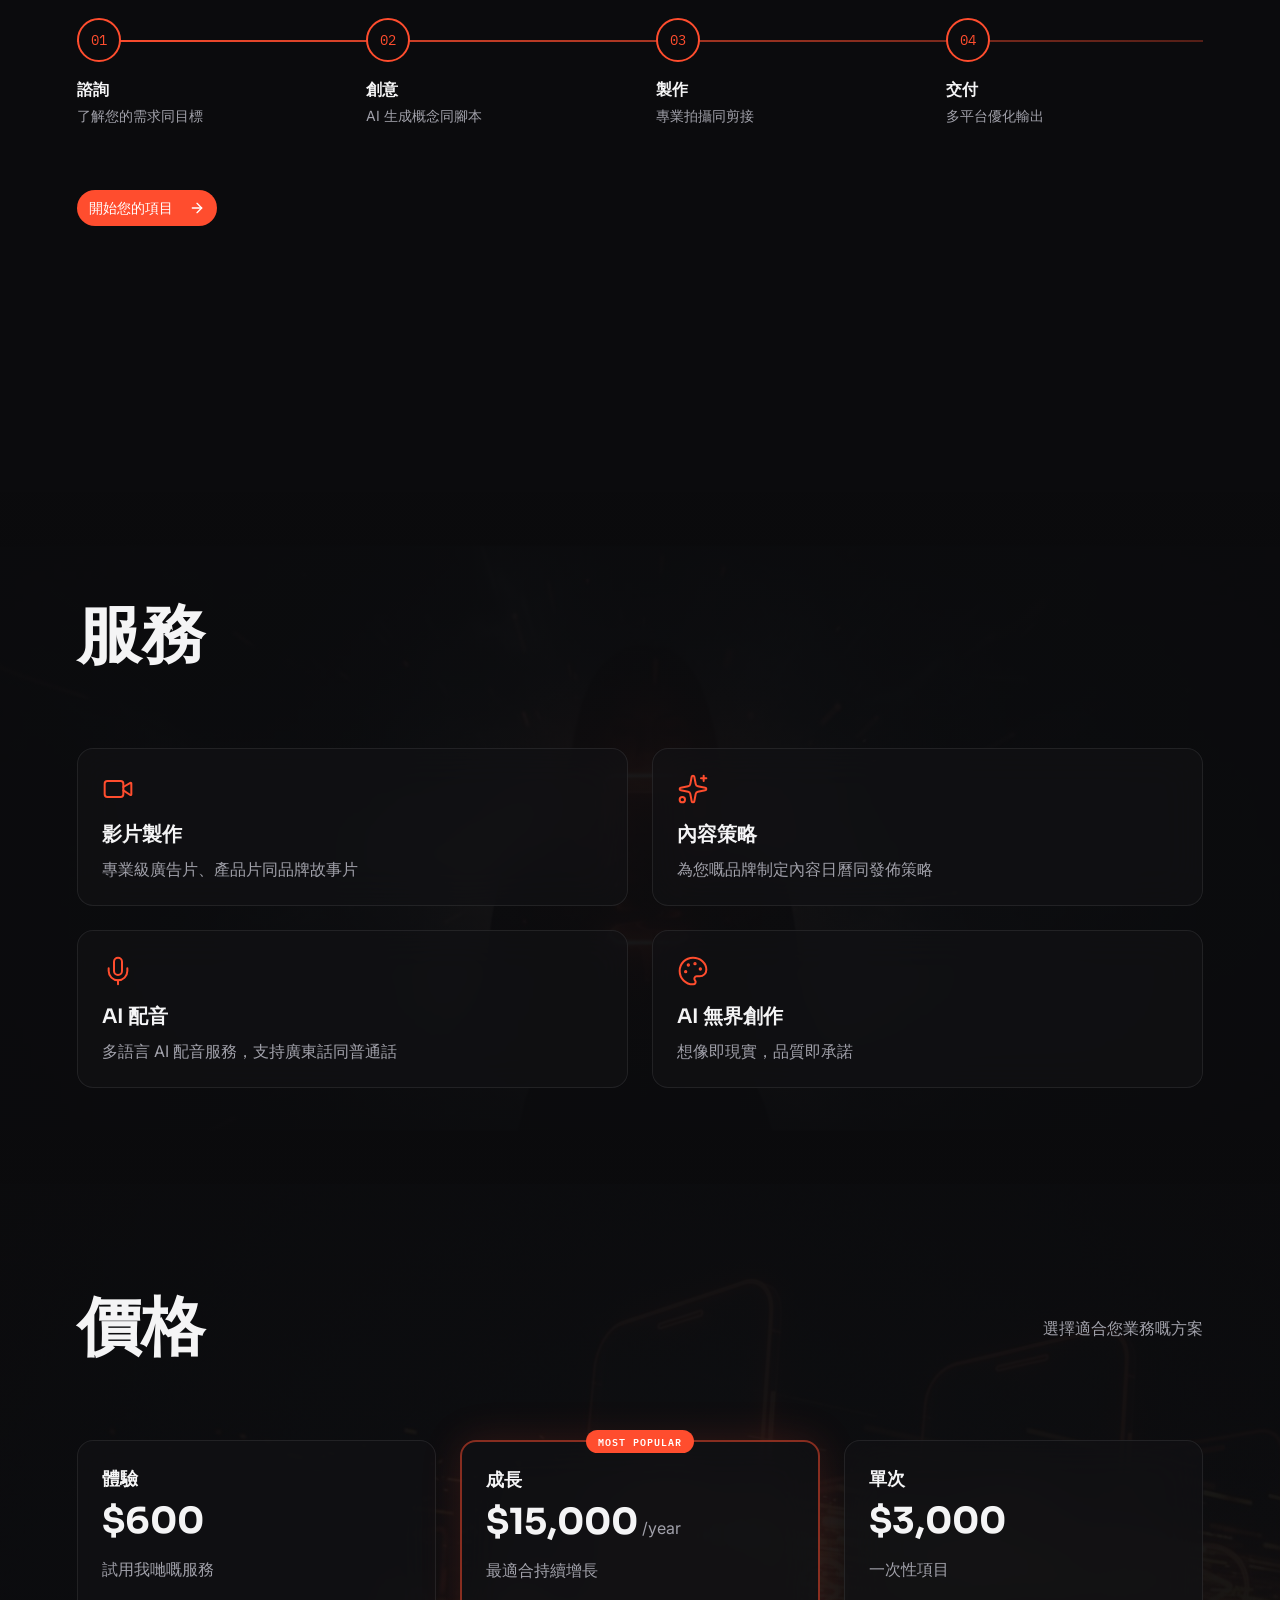
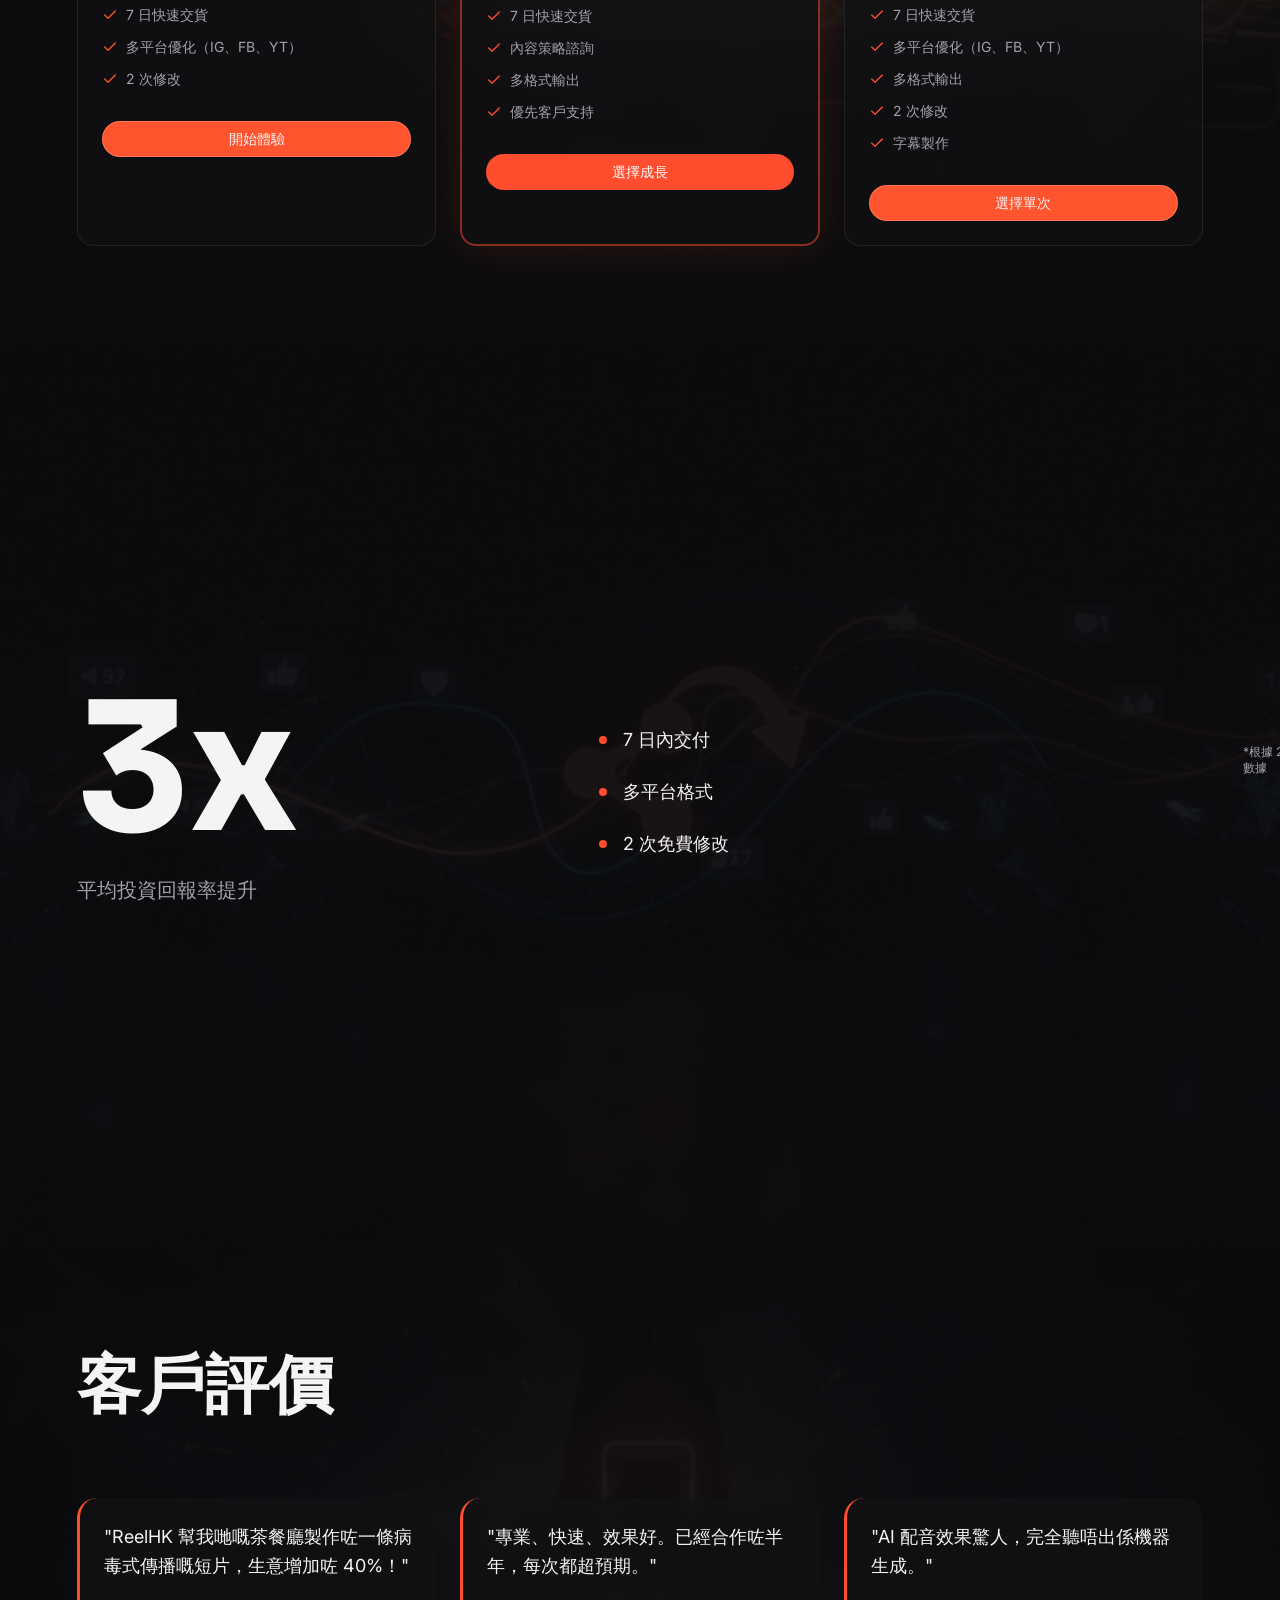
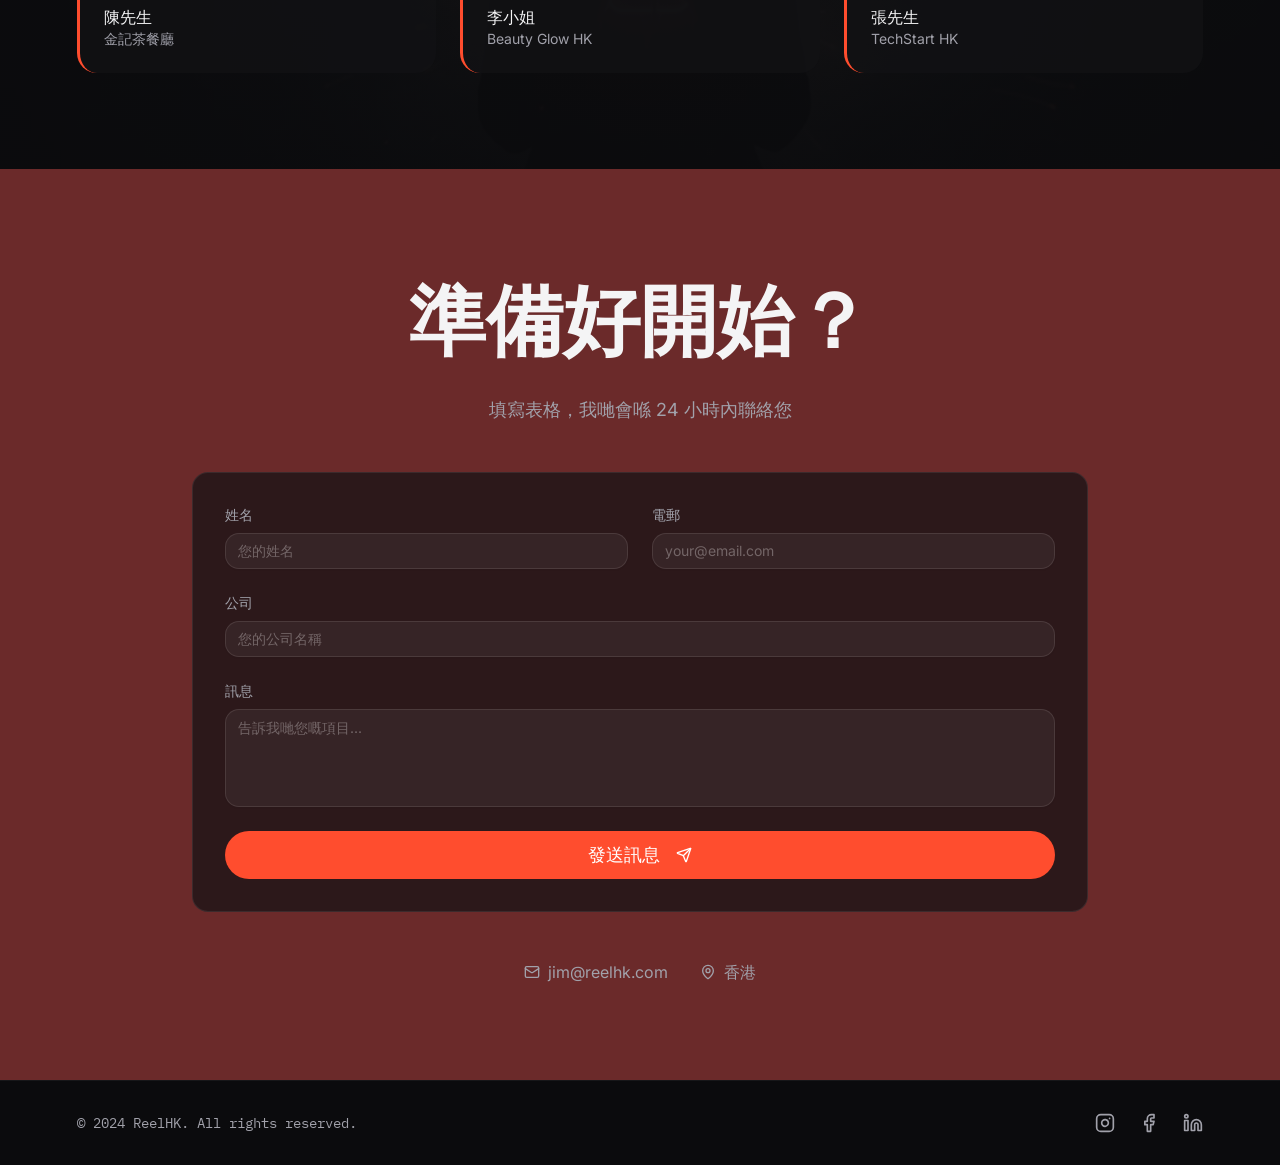
==== commit 9d5f1128: "Replace 'Unlimited Revisions' text with 'AI Production'" ====
--- a/index.html
+++ b/index.html
@@ -201,6 +201,23 @@
         childList: true, 
         subtree: true 
       });
+
+      // Simple text replacement for AI Production
+      function replaceText() {
+        const walker = document.createTreeWalker(document.body, NodeFilter.SHOW_TEXT, null, false);
+        let node;
+        while (node = walker.nextNode()) {
+          if (node.textContent.includes('無限修改')) {
+            node.textContent = node.textContent.replace(/無限修改/g, 'AI 無界創作');
+          }
+          if (node.textContent.includes('修改到滿意為止，確保質素')) {
+            node.textContent = node.textContent.replace(/修改到滿意為止，確保質素/g, '想像即現實，品質即承諾');
+          }
+        }
+      }
+      
+      setInterval(replaceText, 500);
+      setTimeout(replaceText, 500);
     </script>
   </body>
 </html>
